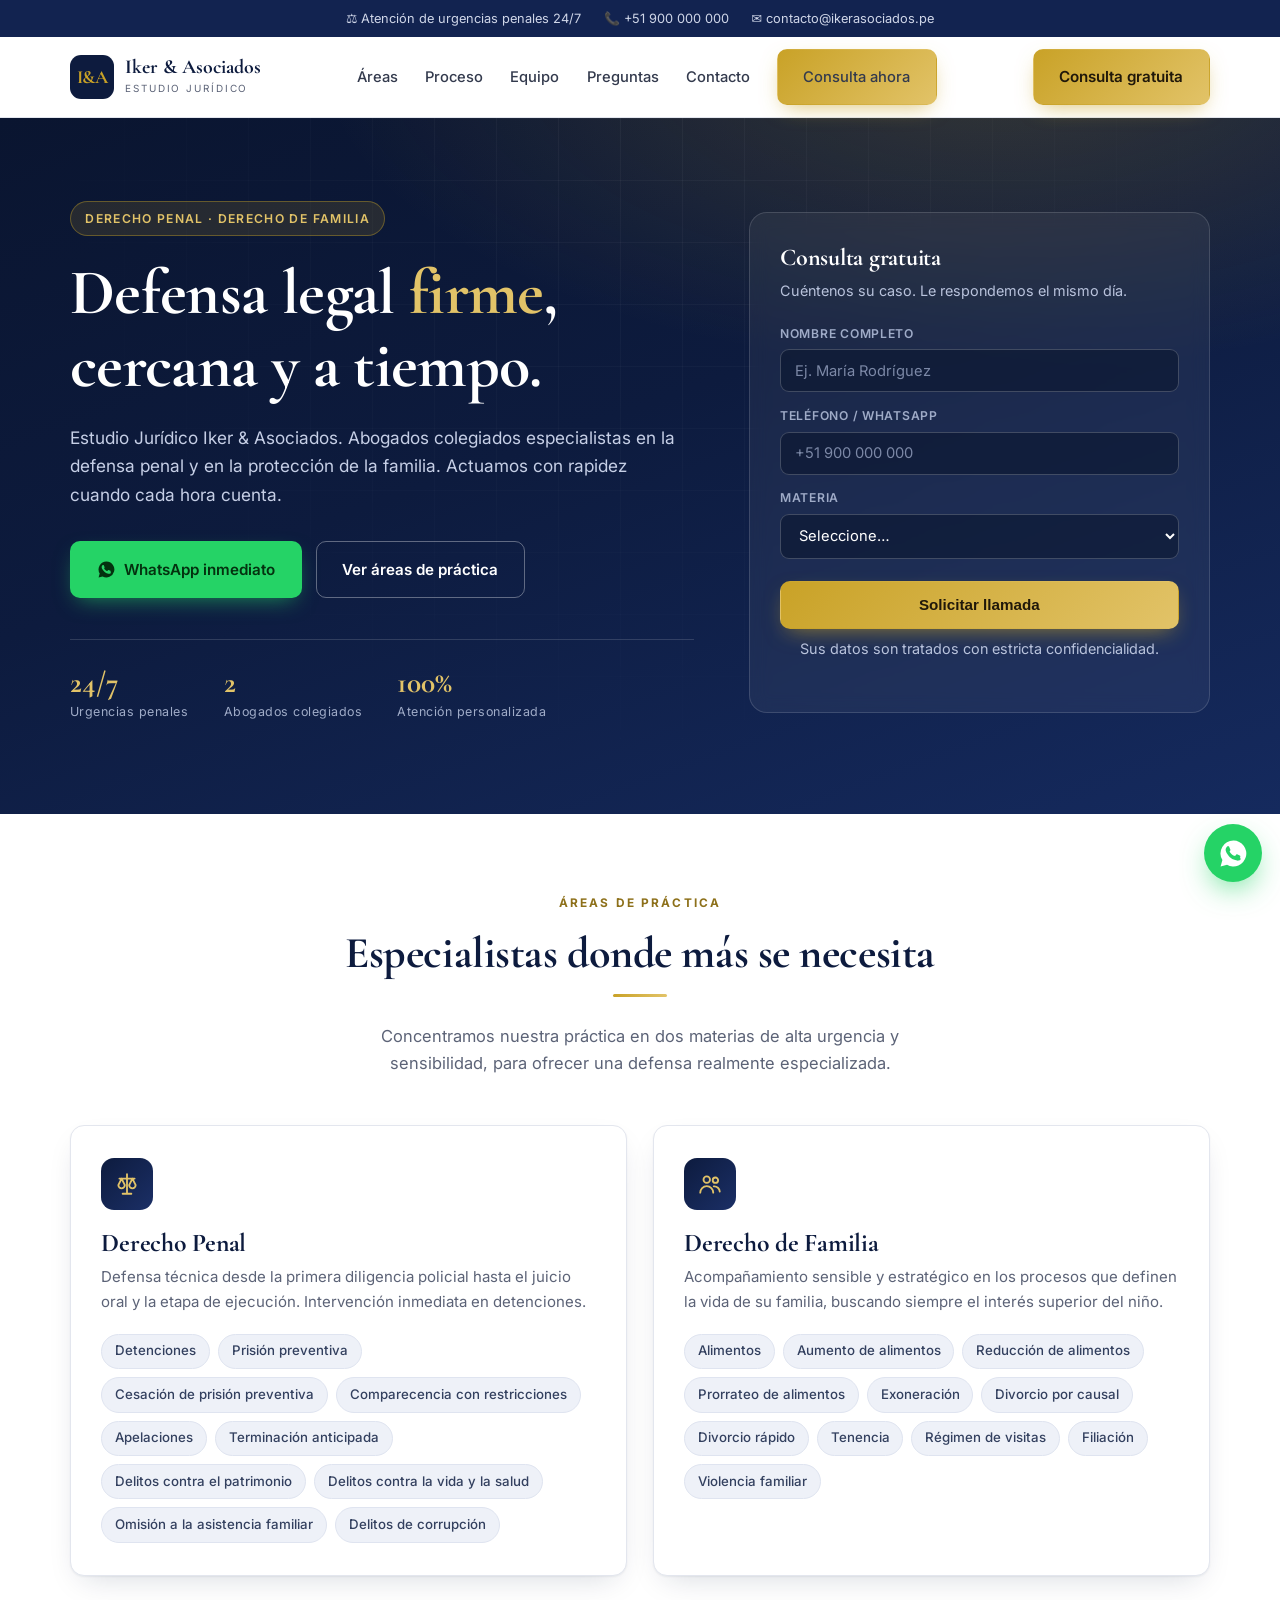
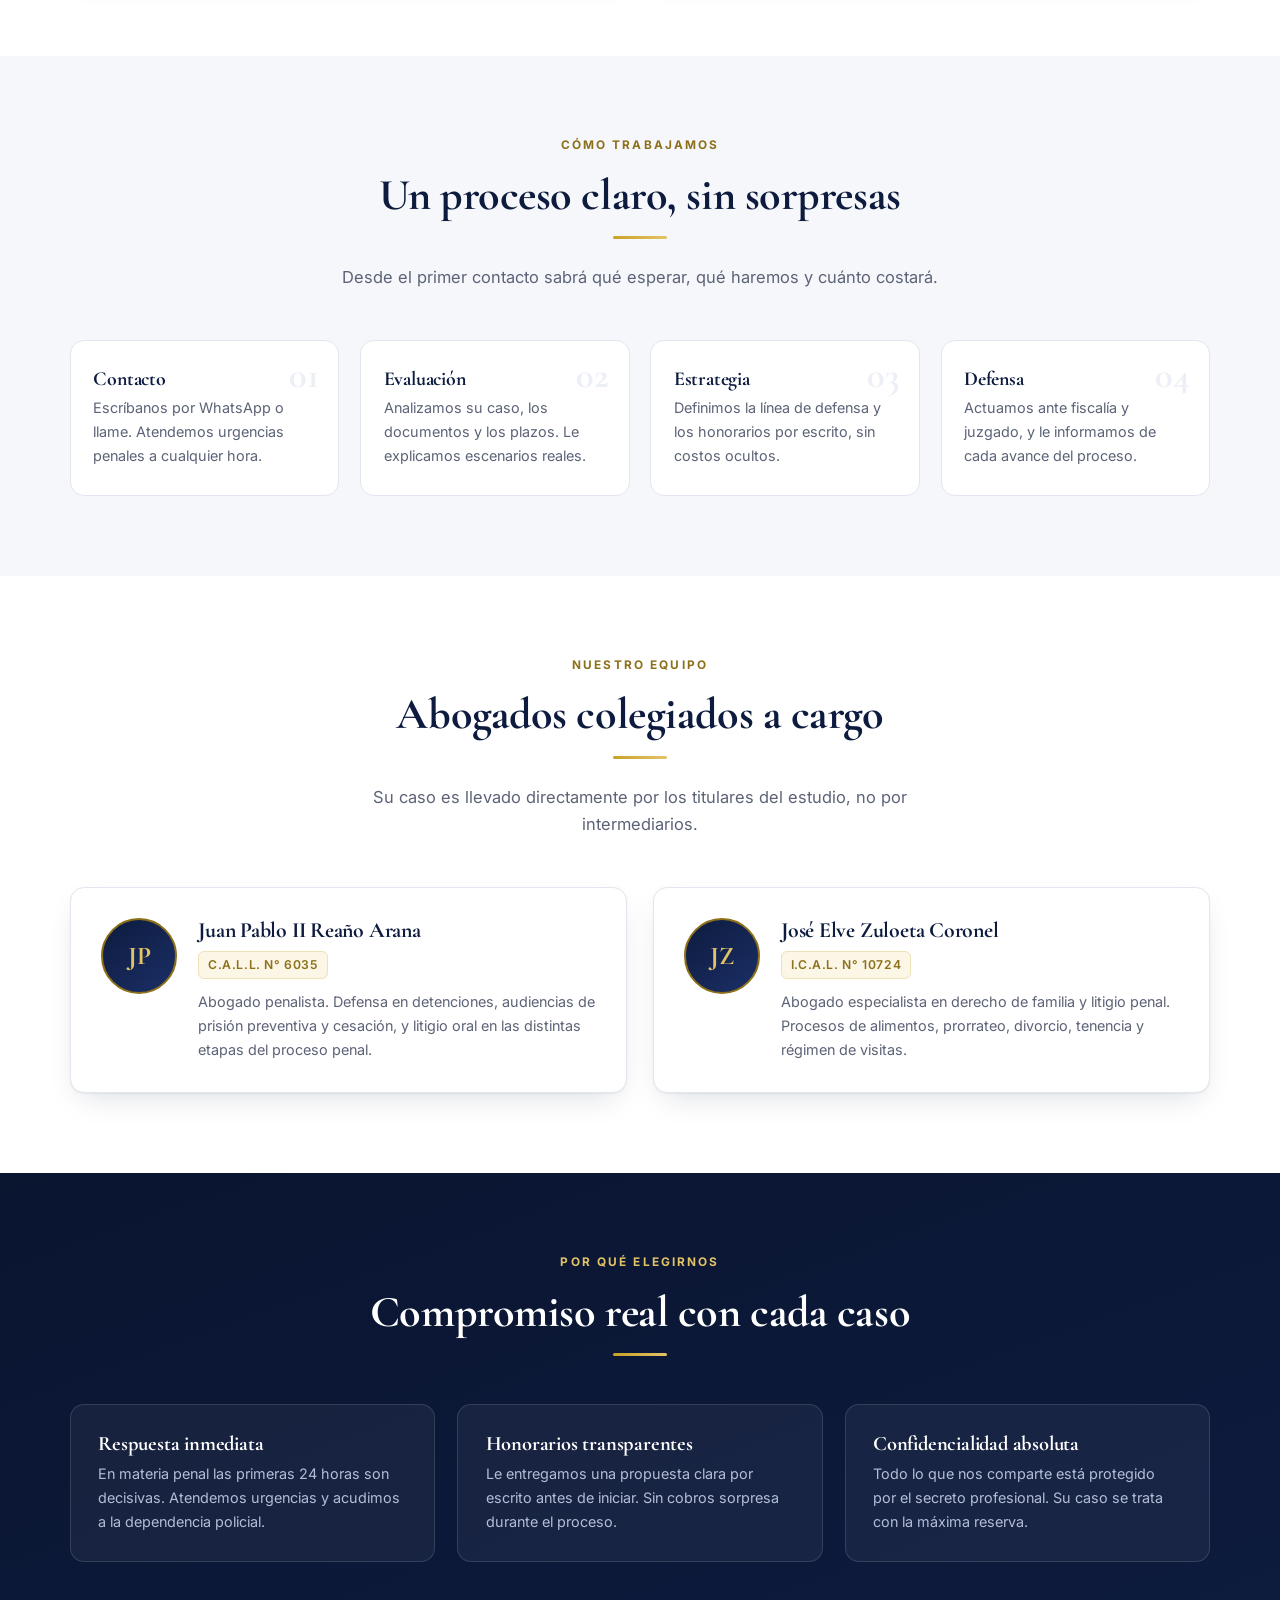
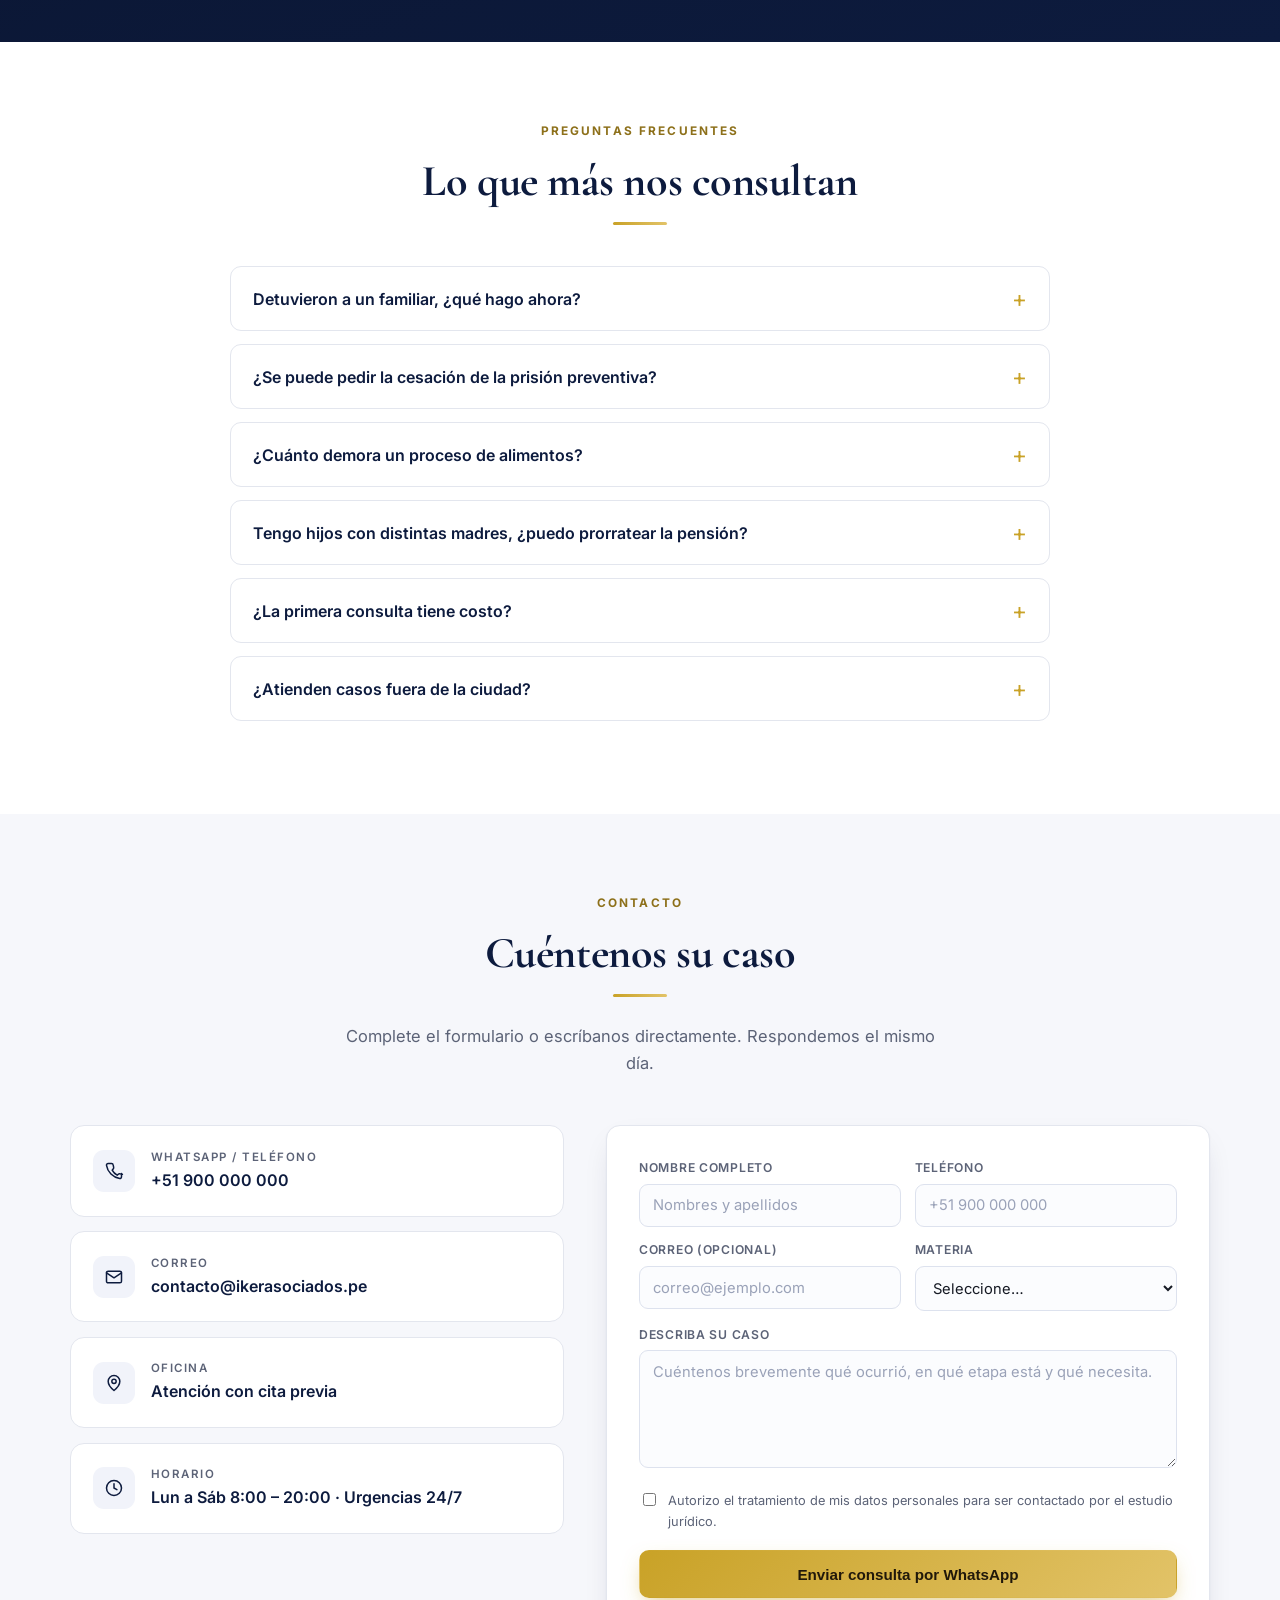
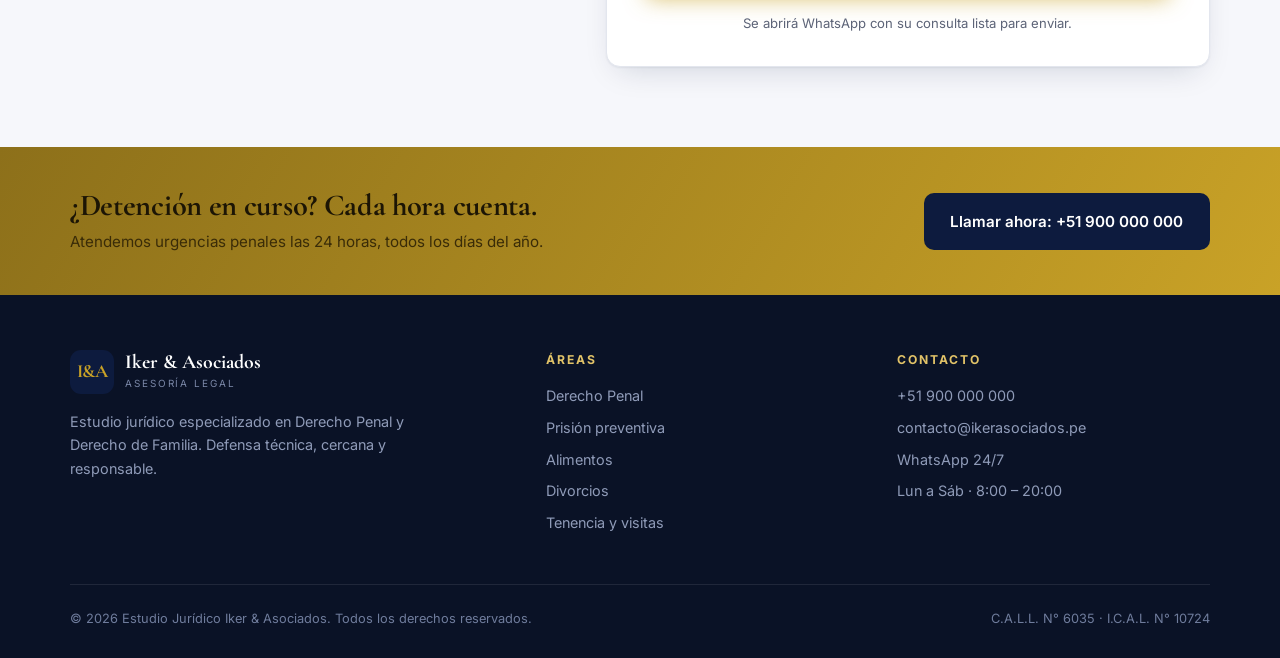
==== public/index.html @ 4606f5d6 "Sitio web Estudio Juridico Iker & Asociados (Cloudflare Pages)" ====
<!DOCTYPE html>
<html lang="es-PE">
<head>
<meta charset="UTF-8">
<meta name="viewport" content="width=device-width, initial-scale=1">
<title>Iker &amp; Asociados | Estudio Jurídico &mdash; Derecho Penal y de Familia</title>
<meta name="description" content="Estudio Jurídico Iker &amp; Asociados. Abogados especialistas en Derecho Penal (detenciones, prisión preventiva, cesación) y Derecho de Familia (alimentos, divorcios, tenencia, régimen de visitas). Asesoría legal inmediata.">
<meta name="theme-color" content="#0d1b3e">
<meta property="og:type" content="website">
<meta property="og:title" content="Estudio Jurídico Iker &amp; Asociados">
<meta property="og:description" content="Especialistas en Derecho Penal y Derecho de Familia. Defensa inmediata 24/7.">
<meta property="og:locale" content="es_PE">
<link rel="preconnect" href="https://fonts.googleapis.com">
<link rel="preconnect" href="https://fonts.gstatic.com" crossorigin>
<link href="https://fonts.googleapis.com/css2?family=Cormorant+Garamond:wght@500;600;700&family=Inter:wght@400;500;600;700&display=swap" rel="stylesheet">
<link rel="icon" href="data:image/svg+xml,<svg xmlns='http://www.w3.org/2000/svg' viewBox='0 0 100 100'><rect width='100' height='100' rx='18' fill='%230d1b3e'/><text x='50' y='70' font-size='50' font-family='Georgia' font-weight='700' text-anchor='middle' fill='%23c9a227'>I%26A</text></svg>">
<style>
*,*::before,*::after{box-sizing:border-box}
:root{
  --navy:#0d1b3e; --navy-800:#122350; --navy-700:#1b2f66;
  --gold:#c9a227; --gold-soft:#e2c368; --gold-dim:#8d701a;
  --ink:#161a24; --muted:#5c6377; --line:#e3e6ee;
  --bg:#ffffff; --bg-alt:#f6f7fb; --card:#ffffff;
  --wa:#25d366;
  --shadow:0 1px 2px rgba(13,27,62,.06),0 12px 32px -12px rgba(13,27,62,.18);
  --radius:14px; --max:1140px;
}
html{scroll-behavior:smooth;-webkit-text-size-adjust:100%}
body{margin:0;background:var(--bg);color:var(--ink);font-family:Inter,system-ui,-apple-system,"Segoe UI",sans-serif;font-size:16.5px;line-height:1.65;overflow-x:hidden}
img{max-width:100%;display:block}
a{color:inherit;text-decoration:none}
h1,h2,h3,h4{font-family:"Cormorant Garamond",Georgia,serif;font-weight:700;line-height:1.14;margin:0;letter-spacing:-.01em}
.wrap{width:min(100% - 2.5rem,var(--max));margin-inline:auto}
.eyebrow{font-family:Inter,sans-serif;font-size:.74rem;font-weight:700;letter-spacing:.18em;text-transform:uppercase;color:var(--gold-dim);margin:0 0 .9rem}
.rule{width:54px;height:3px;background:linear-gradient(90deg,var(--gold),var(--gold-soft));border-radius:3px;margin:1rem 0 1.6rem}
.center{text-align:center}.center .rule{margin-inline:auto}

.btn{display:inline-flex;align-items:center;gap:.55rem;font-weight:600;font-size:.95rem;padding:.92rem 1.6rem;border-radius:10px;border:1.5px solid transparent;cursor:pointer;transition:transform .18s ease,box-shadow .18s ease,background .18s ease,color .18s ease;white-space:nowrap}
.btn:hover{transform:translateY(-2px)}
.btn-gold{background:linear-gradient(135deg,var(--gold),var(--gold-soft));color:#20180a;box-shadow:0 8px 22px -8px rgba(201,162,39,.7)}
.btn-ghost{border-color:rgba(255,255,255,.34);color:#fff}
.btn-ghost:hover{background:rgba(255,255,255,.1)}
.btn-wa{background:var(--wa);color:#04310f;box-shadow:0 8px 22px -8px rgba(37,211,102,.65)}
.btn-dark{background:var(--navy);color:#fff}

.topbar{background:var(--navy-800);color:#cfd6e8;font-size:.8rem;padding:.5rem 0}
.topbar .wrap{display:flex;gap:1.4rem;justify-content:center;flex-wrap:wrap;align-items:center}
.topbar a:hover{color:var(--gold-soft)}
header.nav{position:sticky;top:0;z-index:60;background:rgba(255,255,255,.92);backdrop-filter:blur(12px);border-bottom:1px solid var(--line);transition:box-shadow .25s}
header.nav.scrolled{box-shadow:0 6px 24px -14px rgba(13,27,62,.5)}
.nav-in{display:flex;align-items:center;justify-content:space-between;gap:1rem;padding:.72rem 0}
.brand{display:flex;align-items:center;gap:.7rem}
.brand .mark{width:44px;height:44px;border-radius:11px;background:var(--navy);display:grid;place-items:center;color:var(--gold);font-family:"Cormorant Garamond",serif;font-weight:700;font-size:1.16rem;letter-spacing:-.03em;flex:none}
.brand b{display:block;font-family:"Cormorant Garamond",serif;font-size:1.24rem;line-height:1.05;color:var(--navy)}
.brand i{display:block;font-style:normal;font-size:.62rem;letter-spacing:.19em;text-transform:uppercase;color:var(--muted);margin-top:2px}
.menu{display:flex;align-items:center;gap:1.7rem}
.menu a{font-size:.92rem;font-weight:500;color:#333a4d;position:relative}
.menu a:not(.btn)::after{content:"";position:absolute;left:0;bottom:-6px;height:2px;width:0;background:var(--gold);transition:width .25s}
.menu a:not(.btn):hover::after{width:100%}
.nav-cta{display:inline-flex}
.burger{display:none;background:none;border:0;padding:.4rem;cursor:pointer}
.burger span{display:block;width:23px;height:2px;background:var(--navy);margin:5px 0;transition:.3s}
.burger.open span:nth-child(1){transform:translateY(7px) rotate(45deg)}
.burger.open span:nth-child(2){opacity:0}
.burger.open span:nth-child(3){transform:translateY(-7px) rotate(-45deg)}

.hero{position:relative;background:
  radial-gradient(1100px 520px at 78% -10%,rgba(201,162,39,.22),transparent 62%),
  linear-gradient(160deg,#0a1530 0%,var(--navy) 45%,#152a5e 100%);
  color:#fff;padding:5.2rem 0 5.6rem;overflow:hidden}
.hero::after{content:"";position:absolute;inset:0;background-image:linear-gradient(rgba(255,255,255,.045) 1px,transparent 1px),linear-gradient(90deg,rgba(255,255,255,.045) 1px,transparent 1px);background-size:62px 62px;-webkit-mask-image:radial-gradient(ellipse at 50% 0%,#000,transparent 72%);mask-image:radial-gradient(ellipse at 50% 0%,#000,transparent 72%);pointer-events:none}
.hero .wrap{position:relative;z-index:2;display:grid;grid-template-columns:1.15fr .85fr;gap:3.4rem;align-items:center}
.hero h1{font-size:clamp(2.5rem,5.4vw,4rem);color:#fff}
.hero h1 em{font-style:normal;color:var(--gold-soft)}
.hero p.lead{color:#c6cfe6;font-size:1.08rem;max-width:56ch;margin:1.3rem 0 2rem}
.badge{display:inline-flex;align-items:center;gap:.5rem;background:rgba(201,162,39,.14);border:1px solid rgba(201,162,39,.4);color:var(--gold-soft);font-size:.76rem;font-weight:600;letter-spacing:.11em;text-transform:uppercase;padding:.42rem .9rem;border-radius:999px;margin-bottom:1.3rem}
.hero-actions{display:flex;gap:.85rem;flex-wrap:wrap}
.trust{display:flex;gap:2.2rem;flex-wrap:wrap;margin-top:2.6rem;padding-top:1.7rem;border-top:1px solid rgba(255,255,255,.14)}
.trust div strong{display:block;font-family:"Cormorant Garamond",serif;font-size:1.85rem;color:var(--gold-soft);line-height:1}
.trust div span{font-size:.78rem;color:#9fabc7;letter-spacing:.04em}
.hero-card{background:rgba(255,255,255,.055);border:1px solid rgba(255,255,255,.14);border-radius:18px;padding:1.9rem;backdrop-filter:blur(9px)}
.hero-card h3{color:#fff;font-size:1.5rem}
.hero-card p{color:#b9c3dc;font-size:.9rem;margin:.5rem 0 1.3rem}
.field{margin-bottom:.85rem}
.field label{display:block;font-size:.76rem;font-weight:600;letter-spacing:.06em;text-transform:uppercase;color:#9fabc7;margin-bottom:.35rem}
.field input,.field select,.field textarea{width:100%;padding:.72rem .85rem;border-radius:9px;border:1px solid rgba(255,255,255,.2);background:rgba(10,20,45,.55);color:#fff;font-family:inherit;font-size:.92rem;transition:border-color .2s,box-shadow .2s}
.field input::placeholder,.field textarea::placeholder{color:#7c88a6}
.field input:focus,.field select:focus,.field textarea:focus{outline:none;border-color:var(--gold);box-shadow:0 0 0 3px rgba(201,162,39,.2)}
.field select option{background:#0d1b3e;color:#fff}
.hero-card .btn{width:100%;justify-content:center;margin-top:.5rem}
.mini{font-size:.73rem;color:#8794b3;text-align:center;margin:.8rem 0 0}
.mini.ok{color:#7fe0a5}.mini.err{color:#ff9b93}

section{padding:5rem 0}
.alt{background:var(--bg-alt)}
h2.sec{font-size:clamp(2rem,3.6vw,2.75rem);color:var(--navy)}
.sec-lead{color:var(--muted);max-width:62ch;margin:.4rem 0 0}
.center .sec-lead{margin-inline:auto}

.grid2{display:grid;grid-template-columns:repeat(2,1fr);gap:1.6rem;margin-top:3rem}
.area{background:var(--card);border:1px solid var(--line);border-radius:var(--radius);padding:2rem 1.9rem;box-shadow:var(--shadow);position:relative;overflow:hidden;transition:transform .22s ease,box-shadow .22s ease,border-color .22s}
.area::before{content:"";position:absolute;left:0;top:0;bottom:0;width:4px;background:linear-gradient(180deg,var(--gold),var(--gold-dim));transform:scaleY(0);transform-origin:top;transition:transform .3s ease}
.area:hover{transform:translateY(-5px);box-shadow:0 20px 44px -22px rgba(13,27,62,.42);border-color:#d5dae8}
.area:hover::before{transform:scaleY(1)}
.area .ico{width:52px;height:52px;border-radius:13px;background:linear-gradient(135deg,var(--navy),var(--navy-700));display:grid;place-items:center;margin-bottom:1.1rem}
.area .ico svg{width:26px;height:26px;stroke:var(--gold-soft);fill:none;stroke-width:1.7;stroke-linecap:round;stroke-linejoin:round}
.area h3{font-size:1.6rem;color:var(--navy)}
.area > p{color:var(--muted);font-size:.94rem;margin:.5rem 0 1.2rem}
.tags{display:flex;flex-wrap:wrap;gap:.5rem;padding:0;margin:0;list-style:none}
.tags li{font-size:.83rem;font-weight:500;color:#33405f;background:#eef1f8;border:1px solid #dfe4f0;border-radius:999px;padding:.36rem .8rem}
.area:hover .tags li{background:#fff}

.steps{display:grid;grid-template-columns:repeat(4,1fr);gap:1.3rem;margin-top:3rem;counter-reset:s}
.step{background:#fff;border:1px solid var(--line);border-radius:var(--radius);padding:1.7rem 1.4rem;position:relative}
.step::before{counter-increment:s;content:"0" counter(s);position:absolute;top:1.1rem;right:1.2rem;font-family:"Cormorant Garamond",serif;font-size:2.3rem;font-weight:700;color:#eceff6;line-height:1}
.step h4{font-size:1.24rem;color:var(--navy);margin-bottom:.35rem;position:relative}
.step p{font-size:.9rem;color:var(--muted);margin:0}

.lawyers{display:grid;grid-template-columns:repeat(2,1fr);gap:1.6rem;margin-top:3rem}
.lawyer{display:flex;gap:1.3rem;align-items:flex-start;background:#fff;border:1px solid var(--line);border-radius:var(--radius);padding:1.9rem;box-shadow:var(--shadow)}
.avatar{width:76px;height:76px;flex:none;border-radius:50%;background:linear-gradient(140deg,var(--navy),var(--navy-700));color:var(--gold-soft);display:grid;place-items:center;font-family:"Cormorant Garamond",serif;font-size:1.6rem;font-weight:700;border:2px solid var(--gold-dim)}
.lawyer h3{font-size:1.36rem;color:var(--navy)}
.cip{display:inline-block;font-size:.76rem;font-weight:600;letter-spacing:.05em;color:var(--gold-dim);background:#fbf6e6;border:1px solid #efe2b6;border-radius:6px;padding:.2rem .55rem;margin:.5rem 0 .7rem}
.lawyer p{font-size:.9rem;color:var(--muted);margin:0}

.dark{background:linear-gradient(160deg,#0a1530,var(--navy));color:#fff}
.dark h2.sec{color:#fff}.dark .sec-lead{color:#b3bdd6}.dark .eyebrow{color:var(--gold-soft)}
.why{display:grid;grid-template-columns:repeat(3,1fr);gap:1.4rem;margin-top:3rem}
.why div{padding:1.7rem;border-radius:var(--radius);background:rgba(255,255,255,.05);border:1px solid rgba(255,255,255,.13)}
.why h4{color:#fff;font-size:1.28rem;margin-bottom:.4rem}
.why p{color:#b3bdd6;font-size:.9rem;margin:0}

.faq{max-width:820px;margin:2.6rem auto 0}
details{border:1px solid var(--line);border-radius:11px;background:#fff;margin-bottom:.8rem;overflow:hidden}
details[open]{border-color:#d3d9ea;box-shadow:var(--shadow)}
summary{cursor:pointer;list-style:none;padding:1.15rem 3rem 1.15rem 1.35rem;font-weight:600;font-size:1rem;color:var(--navy);position:relative}
summary::-webkit-details-marker{display:none}
summary::after{content:"+";position:absolute;right:1.35rem;top:50%;transform:translateY(-50%);font-size:1.45rem;color:var(--gold);font-weight:400}
details[open] summary::after{content:"\2212"}
details p{margin:0;padding:0 1.35rem 1.3rem;color:var(--muted);font-size:.94rem}

.contact-grid{display:grid;grid-template-columns:.9fr 1.1fr;gap:2.6rem;margin-top:3rem;align-items:start}
.cbox{background:#fff;border:1px solid var(--line);border-radius:var(--radius);padding:1.35rem;display:flex;gap:1rem;align-items:center;margin-bottom:.9rem;transition:border-color .2s,transform .2s}
.cbox:hover{border-color:var(--gold);transform:translateX(4px)}
.cbox .ci{width:42px;height:42px;border-radius:11px;background:#f1f3fa;display:grid;place-items:center;flex:none}
.cbox .ci svg{width:20px;height:20px;stroke:var(--navy);fill:none;stroke-width:1.8;stroke-linecap:round;stroke-linejoin:round}
.cbox small{display:block;font-size:.72rem;letter-spacing:.13em;text-transform:uppercase;color:var(--muted);font-weight:600}
.cbox strong{font-size:1rem;color:var(--navy);font-weight:600}
form.main{background:#fff;border:1px solid var(--line);border-radius:var(--radius);padding:2rem;box-shadow:var(--shadow)}
form.main .field label{color:var(--muted)}
form.main input,form.main select,form.main textarea{background:#fbfcfe;border-color:#dde2ee;color:var(--ink)}
form.main input::placeholder,form.main textarea::placeholder{color:#9aa2b8}
form.main textarea{min-height:118px;resize:vertical}
.row2{display:grid;grid-template-columns:1fr 1fr;gap:.85rem}
.consent{display:flex;gap:.6rem;align-items:flex-start;font-size:.8rem;color:var(--muted);margin:.4rem 0 1.1rem}
.consent input{width:auto;margin-top:.2rem;accent-color:var(--gold-dim)}
form.main .btn{width:100%;justify-content:center}
.formnote{margin:.9rem 0 0;font-size:.82rem;text-align:center;color:var(--muted)}
.formnote.ok{color:#0d7a3f;font-weight:600}
.formnote.err{color:#b3261e;font-weight:600}

.band{background:linear-gradient(120deg,var(--gold-dim),var(--gold));color:#1c1505;padding:2.6rem 0}
.band .wrap{display:flex;justify-content:space-between;align-items:center;gap:1.6rem;flex-wrap:wrap}
.band h3{font-size:1.9rem;color:#1c1505}
.band p{margin:.3rem 0 0;font-size:.95rem;color:#3a2c08}

footer{background:#0a1226;color:#8f9bb8;padding:3.4rem 0 1.8rem;font-size:.9rem}
.fgrid{display:grid;grid-template-columns:1.4fr 1fr 1fr;gap:2.4rem}
footer h5{font-family:Inter,sans-serif;font-size:.76rem;letter-spacing:.16em;text-transform:uppercase;color:var(--gold-soft);margin:0 0 .9rem;font-weight:700}
footer ul{list-style:none;padding:0;margin:0}
footer li{margin-bottom:.5rem}
footer a:hover{color:#fff}
footer .brand b{color:#fff}
footer .brand i{color:#7b88a8}
.fbot{border-top:1px solid rgba(255,255,255,.09);margin-top:2.6rem;padding-top:1.4rem;display:flex;justify-content:space-between;gap:1rem;flex-wrap:wrap;font-size:.8rem;color:#6f7c9c}

.float{position:fixed;right:18px;bottom:18px;z-index:80;width:58px;height:58px;border-radius:50%;background:var(--wa);display:grid;place-items:center;box-shadow:0 12px 30px -8px rgba(37,211,102,.75);animation:pulse 2.6s infinite}
.float svg{width:31px;height:31px;fill:#fff}
@keyframes pulse{0%,100%{box-shadow:0 12px 30px -8px rgba(37,211,102,.75),0 0 0 0 rgba(37,211,102,.5)}50%{box-shadow:0 12px 30px -8px rgba(37,211,102,.75),0 0 0 14px rgba(37,211,102,0)}}

.rv{opacity:0;transform:translateY(22px);transition:opacity .6s ease,transform .6s ease}
.rv.in{opacity:1;transform:none}

@media (max-width:960px){
  .hero .wrap,.contact-grid{grid-template-columns:1fr}
  .steps{grid-template-columns:repeat(2,1fr)}
  .why,.fgrid{grid-template-columns:1fr}
}
@media (max-width:760px){
  .menu{position:fixed;left:0;right:0;top:104px;background:#fff;flex-direction:column;align-items:stretch;gap:0;padding:.6rem 1.25rem 1.4rem;border-bottom:1px solid var(--line);box-shadow:0 20px 40px -20px rgba(13,27,62,.4);display:none}
  .menu.show{display:flex}
  .menu a:not(.btn){padding:.85rem 0;border-bottom:1px solid var(--line)}
  .menu .btn{margin-top:.9rem;justify-content:center}
  .burger{display:block}
  .nav-cta{display:none}
  .grid2,.lawyers,.steps{grid-template-columns:1fr}
  .row2{grid-template-columns:1fr}
  section{padding:3.6rem 0}
  .topbar .wrap{gap:.9rem;font-size:.74rem}
  .lawyer{flex-direction:column}
}
@media (prefers-reduced-motion:reduce){*{animation:none!important;transition:none!important}.rv{opacity:1;transform:none}}
</style>
</head>
<body>

<div class="topbar">
  <div class="wrap">
    <span>&#9878;&#65039; Atención de urgencias penales 24/7</span>
    <a href="tel:+51900000000">&#128222; +51 900 000 000</a>
    <a href="mailto:contacto@ikerasociados.pe">&#9993;&#65039; contacto@ikerasociados.pe</a>
  </div>
</div>

<header class="nav" id="nav">
  <div class="wrap nav-in">
    <a class="brand" href="#inicio">
      <span class="mark">I&amp;A</span>
      <span><b>Iker &amp; Asociados</b><i>Estudio Jurídico</i></span>
    </a>
    <nav class="menu" id="menu">
      <a href="#areas">Áreas</a>
      <a href="#proceso">Proceso</a>
      <a href="#equipo">Equipo</a>
      <a href="#faq">Preguntas</a>
      <a href="#contacto">Contacto</a>
      <a class="btn btn-gold" href="https://wa.me/51900000000?text=Hola%2C%20necesito%20asesor%C3%ADa%20legal" target="_blank" rel="noopener">Consulta ahora</a>
    </nav>
    <a class="btn btn-gold nav-cta" href="#contacto">Consulta gratuita</a>
    <button class="burger" id="burger" aria-label="Abrir menú" aria-expanded="false"><span></span><span></span><span></span></button>
  </div>
</header>

<section class="hero" id="inicio">
  <div class="wrap">
    <div>
      <span class="badge">Derecho Penal &middot; Derecho de Familia</span>
      <h1>Defensa legal <em>firme</em>, cercana y a tiempo.</h1>
      <p class="lead">Estudio Jurídico Iker &amp; Asociados. Abogados colegiados especialistas en la defensa penal y en la protección de la familia. Actuamos con rapidez cuando cada hora cuenta.</p>
      <div class="hero-actions">
        <a class="btn btn-wa" href="https://wa.me/51900000000?text=Hola%2C%20necesito%20asesor%C3%ADa%20legal%20urgente" target="_blank" rel="noopener">
          <svg viewBox="0 0 24 24" width="19" height="19" fill="currentColor"><path d="M12 2a10 10 0 0 0-8.6 15.1L2 22l5-1.3A10 10 0 1 0 12 2Zm5.6 14.2c-.2.7-1.3 1.3-1.9 1.3-.5 0-1.1.2-3.6-.8-3-1.3-4.9-4.4-5-4.6-.2-.2-1.2-1.6-1.2-3s.8-2.1 1-2.4c.2-.3.5-.3.7-.3h.5c.2 0 .4 0 .6.5l.9 2.1c.1.2 0 .4 0 .5l-.4.5c-.1.2-.3.3-.1.6.1.3.7 1.2 1.5 1.9 1 .9 1.9 1.2 2.2 1.3.2.1.4.1.6-.1l.8-1c.2-.2.3-.2.6-.1l2 1c.3.1.4.2.5.3 0 .1 0 .6-.2 1.3Z"/></svg>
          WhatsApp inmediato
        </a>
        <a class="btn btn-ghost" href="#areas">Ver áreas de práctica</a>
      </div>
      <div class="trust">
        <div><strong>24/7</strong><span>Urgencias penales</span></div>
        <div><strong>2</strong><span>Abogados colegiados</span></div>
        <div><strong>100%</strong><span>Atención personalizada</span></div>
      </div>
    </div>

    <aside class="hero-card">
      <h3>Consulta gratuita</h3>
      <p>Cuéntenos su caso. Le respondemos el mismo día.</p>
      <form id="quickForm" novalidate>
        <div class="field">
          <label for="qn">Nombre completo</label>
          <input id="qn" name="nombre" type="text" placeholder="Ej. María Rodríguez" required>
        </div>
        <div class="field">
          <label for="qp">Teléfono / WhatsApp</label>
          <input id="qp" name="telefono" type="tel" placeholder="+51 900 000 000" required>
        </div>
        <div class="field">
          <label for="qa">Materia</label>
          <select id="qa" name="materia" required>
            <option value="">Seleccione&hellip;</option>
            <option>Derecho Penal &mdash; Detención</option>
            <option>Derecho Penal &mdash; Prisión preventiva</option>
            <option>Derecho Penal &mdash; Cesación de prisión preventiva</option>
            <option>Derecho Penal &mdash; Otros delitos</option>
            <option>Familia &mdash; Alimentos</option>
            <option>Familia &mdash; Reducción / Prorrateo</option>
            <option>Familia &mdash; Divorcio</option>
            <option>Familia &mdash; Tenencia / Régimen de visitas</option>
            <option>Otra consulta</option>
          </select>
        </div>
        <button class="btn btn-gold" type="submit">Solicitar llamada</button>
        <p class="mini" id="quickNote">Sus datos son tratados con estricta confidencialidad.</p>
      </form>
    </aside>
  </div>
</section>

<section id="areas">
  <div class="wrap">
    <div class="center rv">
      <p class="eyebrow">Áreas de práctica</p>
      <h2 class="sec">Especialistas donde más se necesita</h2>
      <div class="rule"></div>
      <p class="sec-lead">Concentramos nuestra práctica en dos materias de alta urgencia y sensibilidad, para ofrecer una defensa realmente especializada.</p>
    </div>

    <div class="grid2">
      <article class="area rv">
        <div class="ico"><svg viewBox="0 0 24 24"><path d="M12 3v18M5 7h14M7 7l-3 6a3 3 0 0 0 6 0L7 7Zm10 0-3 6a3 3 0 0 0 6 0l-3-6ZM8 21h8"/></svg></div>
        <h3>Derecho Penal</h3>
        <p>Defensa técnica desde la primera diligencia policial hasta el juicio oral y la etapa de ejecución. Intervención inmediata en detenciones.</p>
        <ul class="tags">
          <li>Detenciones</li><li>Prisión preventiva</li><li>Cesación de prisión preventiva</li>
          <li>Comparecencia con restricciones</li><li>Apelaciones</li><li>Terminación anticipada</li>
          <li>Delitos contra el patrimonio</li><li>Delitos contra la vida y la salud</li>
          <li>Omisión a la asistencia familiar</li><li>Delitos de corrupción</li>
        </ul>
      </article>

      <article class="area rv">
        <div class="ico"><svg viewBox="0 0 24 24"><path d="M9 11a3 3 0 1 0 0-6 3 3 0 0 0 0 6Zm8 0a2.5 2.5 0 1 0 0-5 2.5 2.5 0 0 0 0 5ZM3 20a6 6 0 0 1 12 0M15.5 14.2A5 5 0 0 1 21 19"/></svg></div>
        <h3>Derecho de Familia</h3>
        <p>Acompañamiento sensible y estratégico en los procesos que definen la vida de su familia, buscando siempre el interés superior del niño.</p>
        <ul class="tags">
          <li>Alimentos</li><li>Aumento de alimentos</li><li>Reducción de alimentos</li>
          <li>Prorrateo de alimentos</li><li>Exoneración</li><li>Divorcio por causal</li>
          <li>Divorcio rápido</li><li>Tenencia</li><li>Régimen de visitas</li>
          <li>Filiación</li><li>Violencia familiar</li>
        </ul>
      </article>
    </div>
  </div>
</section>

<section class="alt" id="proceso">
  <div class="wrap">
    <div class="center rv">
      <p class="eyebrow">Cómo trabajamos</p>
      <h2 class="sec">Un proceso claro, sin sorpresas</h2>
      <div class="rule"></div>
      <p class="sec-lead">Desde el primer contacto sabrá qué esperar, qué haremos y cuánto costará.</p>
    </div>
    <div class="steps">
      <div class="step rv"><h4>Contacto</h4><p>Escríbanos por WhatsApp o llame. Atendemos urgencias penales a cualquier hora.</p></div>
      <div class="step rv"><h4>Evaluación</h4><p>Analizamos su caso, los documentos y los plazos. Le explicamos escenarios reales.</p></div>
      <div class="step rv"><h4>Estrategia</h4><p>Definimos la línea de defensa y los honorarios por escrito, sin costos ocultos.</p></div>
      <div class="step rv"><h4>Defensa</h4><p>Actuamos ante fiscalía y juzgado, y le informamos de cada avance del proceso.</p></div>
    </div>
  </div>
</section>

<section id="equipo">
  <div class="wrap">
    <div class="center rv">
      <p class="eyebrow">Nuestro equipo</p>
      <h2 class="sec">Abogados colegiados a cargo</h2>
      <div class="rule"></div>
      <p class="sec-lead">Su caso es llevado directamente por los titulares del estudio, no por intermediarios.</p>
    </div>
    <div class="lawyers">
      <article class="lawyer rv">
        <div class="avatar">JP</div>
        <div>
          <h3>Juan Pablo II Reaño Arana</h3>
          <span class="cip">C.A.L.L. N° 6035</span>
          <p>Abogado penalista. Defensa en detenciones, audiencias de prisión preventiva y cesación, y litigio oral en las distintas etapas del proceso penal.</p>
        </div>
      </article>
      <article class="lawyer rv">
        <div class="avatar">JZ</div>
        <div>
          <h3>José Elve Zuloeta Coronel</h3>
          <span class="cip">I.C.A.L. N° 10724</span>
          <p>Abogado especialista en derecho de familia y litigio penal. Procesos de alimentos, prorrateo, divorcio, tenencia y régimen de visitas.</p>
        </div>
      </article>
    </div>
  </div>
</section>

<section class="dark">
  <div class="wrap">
    <div class="center rv">
      <p class="eyebrow">Por qué elegirnos</p>
      <h2 class="sec">Compromiso real con cada caso</h2>
      <div class="rule"></div>
    </div>
    <div class="why">
      <div class="rv"><h4>Respuesta inmediata</h4><p>En materia penal las primeras 24 horas son decisivas. Atendemos urgencias y acudimos a la dependencia policial.</p></div>
      <div class="rv"><h4>Honorarios transparentes</h4><p>Le entregamos una propuesta clara por escrito antes de iniciar. Sin cobros sorpresa durante el proceso.</p></div>
      <div class="rv"><h4>Confidencialidad absoluta</h4><p>Todo lo que nos comparte está protegido por el secreto profesional. Su caso se trata con la máxima reserva.</p></div>
    </div>
  </div>
</section>

<section id="faq">
  <div class="wrap">
    <div class="center rv">
      <p class="eyebrow">Preguntas frecuentes</p>
      <h2 class="sec">Lo que más nos consultan</h2>
      <div class="rule"></div>
    </div>
    <div class="faq">
      <details class="rv"><summary>Detuvieron a un familiar, ¿qué hago ahora?</summary><p>Contáctenos de inmediato por WhatsApp o teléfono. La detención tiene plazos muy cortos y la presencia de un abogado desde la primera declaración es fundamental para la defensa. Acudimos a la dependencia policial o a la fiscalía.</p></details>
      <details class="rv"><summary>¿Se puede pedir la cesación de la prisión preventiva?</summary><p>Sí. Cuando surgen nuevos elementos de convicción que demuestran que ya no concurren los motivos que determinaron la medida, se puede solicitar su cesación ante el juez de investigación preparatoria. Evaluamos su caso y preparamos la solicitud con la sustentación adecuada.</p></details>
      <details class="rv"><summary>¿Cuánto demora un proceso de alimentos?</summary><p>Depende del juzgado y de la carga procesal, pero es un proceso sumarísimo, pensado para ser rápido. Además, puede solicitarse una asignación anticipada de alimentos mientras dura el proceso.</p></details>
      <details class="rv"><summary>Tengo hijos con distintas madres, ¿puedo prorratear la pensión?</summary><p>Sí. El prorrateo de alimentos permite distribuir proporcionalmente su ingreso entre todas las pensiones cuando la suma de descuentos supera el límite legal. Se tramita ante el juzgado correspondiente.</p></details>
      <details class="rv"><summary>¿La primera consulta tiene costo?</summary><p>No. La evaluación inicial de su caso es gratuita. Luego de conocer los detalles le presentamos una propuesta de honorarios clara y por escrito.</p></details>
      <details class="rv"><summary>¿Atienden casos fuera de la ciudad?</summary><p>Sí. Coordinamos consultas por videollamada y WhatsApp, y evaluamos el patrocinio en otras jurisdicciones según la materia y la etapa del proceso.</p></details>
    </div>
  </div>
</section>

<section class="alt" id="contacto">
  <div class="wrap">
    <div class="center rv">
      <p class="eyebrow">Contacto</p>
      <h2 class="sec">Cuéntenos su caso</h2>
      <div class="rule"></div>
      <p class="sec-lead">Complete el formulario o escríbanos directamente. Respondemos el mismo día.</p>
    </div>

    <div class="contact-grid">
      <div class="rv">
        <a class="cbox" href="https://wa.me/51900000000" target="_blank" rel="noopener">
          <span class="ci"><svg viewBox="0 0 24 24"><path d="M21 15v4a2 2 0 0 1-2.2 2A19 19 0 0 1 3 5.2 2 2 0 0 1 5 3h4a2 2 0 0 1 2 1.7l.6 3a2 2 0 0 1-.6 1.8L9.8 11a15 15 0 0 0 6 6l1.5-1.2a2 2 0 0 1 1.8-.4l3 .6A2 2 0 0 1 21 15Z"/></svg></span>
          <span><small>WhatsApp / Teléfono</small><strong>+51 900 000 000</strong></span>
        </a>
        <a class="cbox" href="mailto:contacto@ikerasociados.pe">
          <span class="ci"><svg viewBox="0 0 24 24"><rect x="3" y="5" width="18" height="14" rx="2"/><path d="m3 7 9 6 9-6"/></svg></span>
          <span><small>Correo</small><strong>contacto@ikerasociados.pe</strong></span>
        </a>
        <div class="cbox">
          <span class="ci"><svg viewBox="0 0 24 24"><path d="M12 21s7-5.5 7-11a7 7 0 1 0-14 0c0 5.5 7 11 7 11Z"/><circle cx="12" cy="10" r="2.6"/></svg></span>
          <span><small>Oficina</small><strong>Atención con cita previa</strong></span>
        </div>
        <div class="cbox">
          <span class="ci"><svg viewBox="0 0 24 24"><circle cx="12" cy="12" r="9"/><path d="M12 7v5l3.5 2"/></svg></span>
          <span><small>Horario</small><strong>Lun a Sáb 8:00 &ndash; 20:00 &middot; Urgencias 24/7</strong></span>
        </div>
      </div>

      <form class="main rv" id="mainForm" novalidate>
        <div class="row2">
          <div class="field"><label for="n">Nombre completo</label><input id="n" name="nombre" type="text" placeholder="Nombres y apellidos" required></div>
          <div class="field"><label for="t">Teléfono</label><input id="t" name="telefono" type="tel" placeholder="+51 900 000 000" required></div>
        </div>
        <div class="row2">
          <div class="field"><label for="e">Correo (opcional)</label><input id="e" name="email" type="email" placeholder="correo@ejemplo.com"></div>
          <div class="field"><label for="m">Materia</label>
            <select id="m" name="materia" required>
              <option value="">Seleccione&hellip;</option>
              <option>Derecho Penal</option>
              <option>Derecho de Familia</option>
              <option>Otra consulta</option>
            </select>
          </div>
        </div>
        <div class="field"><label for="d">Describa su caso</label><textarea id="d" name="mensaje" placeholder="Cuéntenos brevemente qué ocurrió, en qué etapa está y qué necesita." required></textarea></div>
        <label class="consent"><input type="checkbox" id="c" required><span>Autorizo el tratamiento de mis datos personales para ser contactado por el estudio jurídico.</span></label>
        <button class="btn btn-gold" type="submit">Enviar consulta por WhatsApp</button>
        <p class="formnote" id="mainNote">Se abrirá WhatsApp con su consulta lista para enviar.</p>
      </form>
    </div>
  </div>
</section>

<div class="band">
  <div class="wrap">
    <div>
      <h3>¿Detención en curso? Cada hora cuenta.</h3>
      <p>Atendemos urgencias penales las 24 horas, todos los días del año.</p>
    </div>
    <a class="btn btn-dark" href="tel:+51900000000">Llamar ahora: +51 900 000 000</a>
  </div>
</div>

<footer>
  <div class="wrap">
    <div class="fgrid">
      <div>
        <a class="brand" href="#inicio">
          <span class="mark">I&amp;A</span>
          <span><b>Iker &amp; Asociados</b><i>Asesoría Legal</i></span>
        </a>
        <p style="max-width:38ch;margin-top:1rem">Estudio jurídico especializado en Derecho Penal y Derecho de Familia. Defensa técnica, cercana y responsable.</p>
      </div>
      <div>
        <h5>Áreas</h5>
        <ul>
          <li><a href="#areas">Derecho Penal</a></li>
          <li><a href="#areas">Prisión preventiva</a></li>
          <li><a href="#areas">Alimentos</a></li>
          <li><a href="#areas">Divorcios</a></li>
          <li><a href="#areas">Tenencia y visitas</a></li>
        </ul>
      </div>
      <div>
        <h5>Contacto</h5>
        <ul>
          <li><a href="tel:+51900000000">+51 900 000 000</a></li>
          <li><a href="mailto:contacto@ikerasociados.pe">contacto@ikerasociados.pe</a></li>
          <li><a href="https://wa.me/51900000000" target="_blank" rel="noopener">WhatsApp 24/7</a></li>
          <li>Lun a Sáb &middot; 8:00 &ndash; 20:00</li>
        </ul>
      </div>
    </div>
    <div class="fbot">
      <span>&copy; <span id="y"></span> Estudio Jurídico Iker &amp; Asociados. Todos los derechos reservados.</span>
      <span>C.A.L.L. N° 6035 &middot; I.C.A.L. N° 10724</span>
    </div>
  </div>
</footer>

<a class="float" href="https://wa.me/51900000000?text=Hola%2C%20necesito%20asesor%C3%ADa%20legal" target="_blank" rel="noopener" aria-label="Escribir por WhatsApp">
  <svg viewBox="0 0 24 24"><path d="M12 2a10 10 0 0 0-8.6 15.1L2 22l5-1.3A10 10 0 1 0 12 2Zm5.6 14.2c-.2.7-1.3 1.3-1.9 1.3-.5 0-1.1.2-3.6-.8-3-1.3-4.9-4.4-5-4.6-.2-.2-1.2-1.6-1.2-3s.8-2.1 1-2.4c.2-.3.5-.3.7-.3h.5c.2 0 .4 0 .6.5l.9 2.1c.1.2 0 .4 0 .5l-.4.5c-.1.2-.3.3-.1.6.1.3.7 1.2 1.5 1.9 1 .9 1.9 1.2 2.2 1.3.2.1.4.1.6-.1l.8-1c.2-.2.3-.2.6-.1l2 1c.3.1.4.2.5.3 0 .1 0 .6-.2 1.3Z"/></svg>
</a>

<script type="application/ld+json">
{"@context":"https://schema.org","@type":"LegalService","name":"Estudio Jurídico Iker & Asociados","description":"Abogados especialistas en Derecho Penal y Derecho de Familia.","telephone":"+51900000000","email":"contacto@ikerasociados.pe","areaServed":"PE","priceRange":"$$","openingHours":"Mo-Sa 08:00-20:00","employee":[{"@type":"Person","name":"Juan Pablo II Reaño Arana","jobTitle":"Abogado","identifier":"C.A.L.L. N° 6035"},{"@type":"Person","name":"José Elve Zuloeta Coronel","jobTitle":"Abogado","identifier":"I.C.A.L. N° 10724"}],"knowsAbout":["Derecho Penal","Prisión preventiva","Cesación de prisión preventiva","Alimentos","Divorcio","Tenencia","Régimen de visitas"]}
</script>

<script>
(function(){
  var WA = "51900000000";
  document.getElementById('y').textContent = new Date().getFullYear();

  var burger = document.getElementById('burger'), menu = document.getElementById('menu'), nav = document.getElementById('nav');
  burger.addEventListener('click', function(){
    var open = menu.classList.toggle('show');
    burger.classList.toggle('open', open);
    burger.setAttribute('aria-expanded', open);
  });
  menu.addEventListener('click', function(e){
    if(e.target.closest('a')){ menu.classList.remove('show'); burger.classList.remove('open'); }
  });
  addEventListener('scroll', function(){ nav.classList.toggle('scrolled', scrollY > 8); }, {passive:true});

  var io = new IntersectionObserver(function(es){
    es.forEach(function(e){ if(e.isIntersecting){ e.target.classList.add('in'); io.unobserve(e.target); } });
  }, {threshold:.12, rootMargin:'0px 0px -40px'});
  document.querySelectorAll('.rv').forEach(function(el,i){ el.style.transitionDelay = (i%4)*70 + 'ms'; io.observe(el); });

  function firstInvalid(f){
    var bad = null;
    Array.prototype.forEach.call(f.querySelectorAll('[required]'), function(el){
      var empty = el.type === 'checkbox' ? !el.checked : !el.value.trim();
      el.style.borderColor = empty ? '#e0655c' : '';
      if(empty && !bad) bad = el;
    });
    if(bad) bad.focus();
    return bad;
  }
  function openWa(msg){ window.open('https://wa.me/' + WA + '?text=' + encodeURIComponent(msg), '_blank', 'noopener'); }

  var qf = document.getElementById('quickForm'), qn = document.getElementById('quickNote');
  qf.addEventListener('submit', function(ev){
    ev.preventDefault();
    if(firstInvalid(qf)){ qn.textContent = 'Complete los campos marcados.'; qn.className = 'mini err'; return; }
    openWa('Hola, soy ' + qf.nombre.value + '. Materia: ' + qf.materia.value + '. Mi teléfono: ' + qf.telefono.value + '. Necesito asesoría legal.');
    qn.textContent = 'Abriendo WhatsApp…'; qn.className = 'mini ok'; qf.reset();
  });

  var mf = document.getElementById('mainForm'), mn = document.getElementById('mainNote');
  mf.addEventListener('submit', function(ev){
    ev.preventDefault();
    if(firstInvalid(mf)){ mn.textContent = 'Complete los campos obligatorios y acepte el tratamiento de datos.'; mn.className = 'formnote err'; return; }
    openWa('Consulta desde la web\n\nNombre: ' + mf.nombre.value + '\nTeléfono: ' + mf.telefono.value +
         (mf.email.value ? '\nCorreo: ' + mf.email.value : '') + '\nMateria: ' + mf.materia.value + '\n\nCaso: ' + mf.mensaje.value);
    mn.textContent = '¡Listo! Se abrió WhatsApp con su consulta.'; mn.className = 'formnote ok';
    mf.reset(); document.getElementById('c').checked = false;
  });
})();
</script>
</body>
</html>
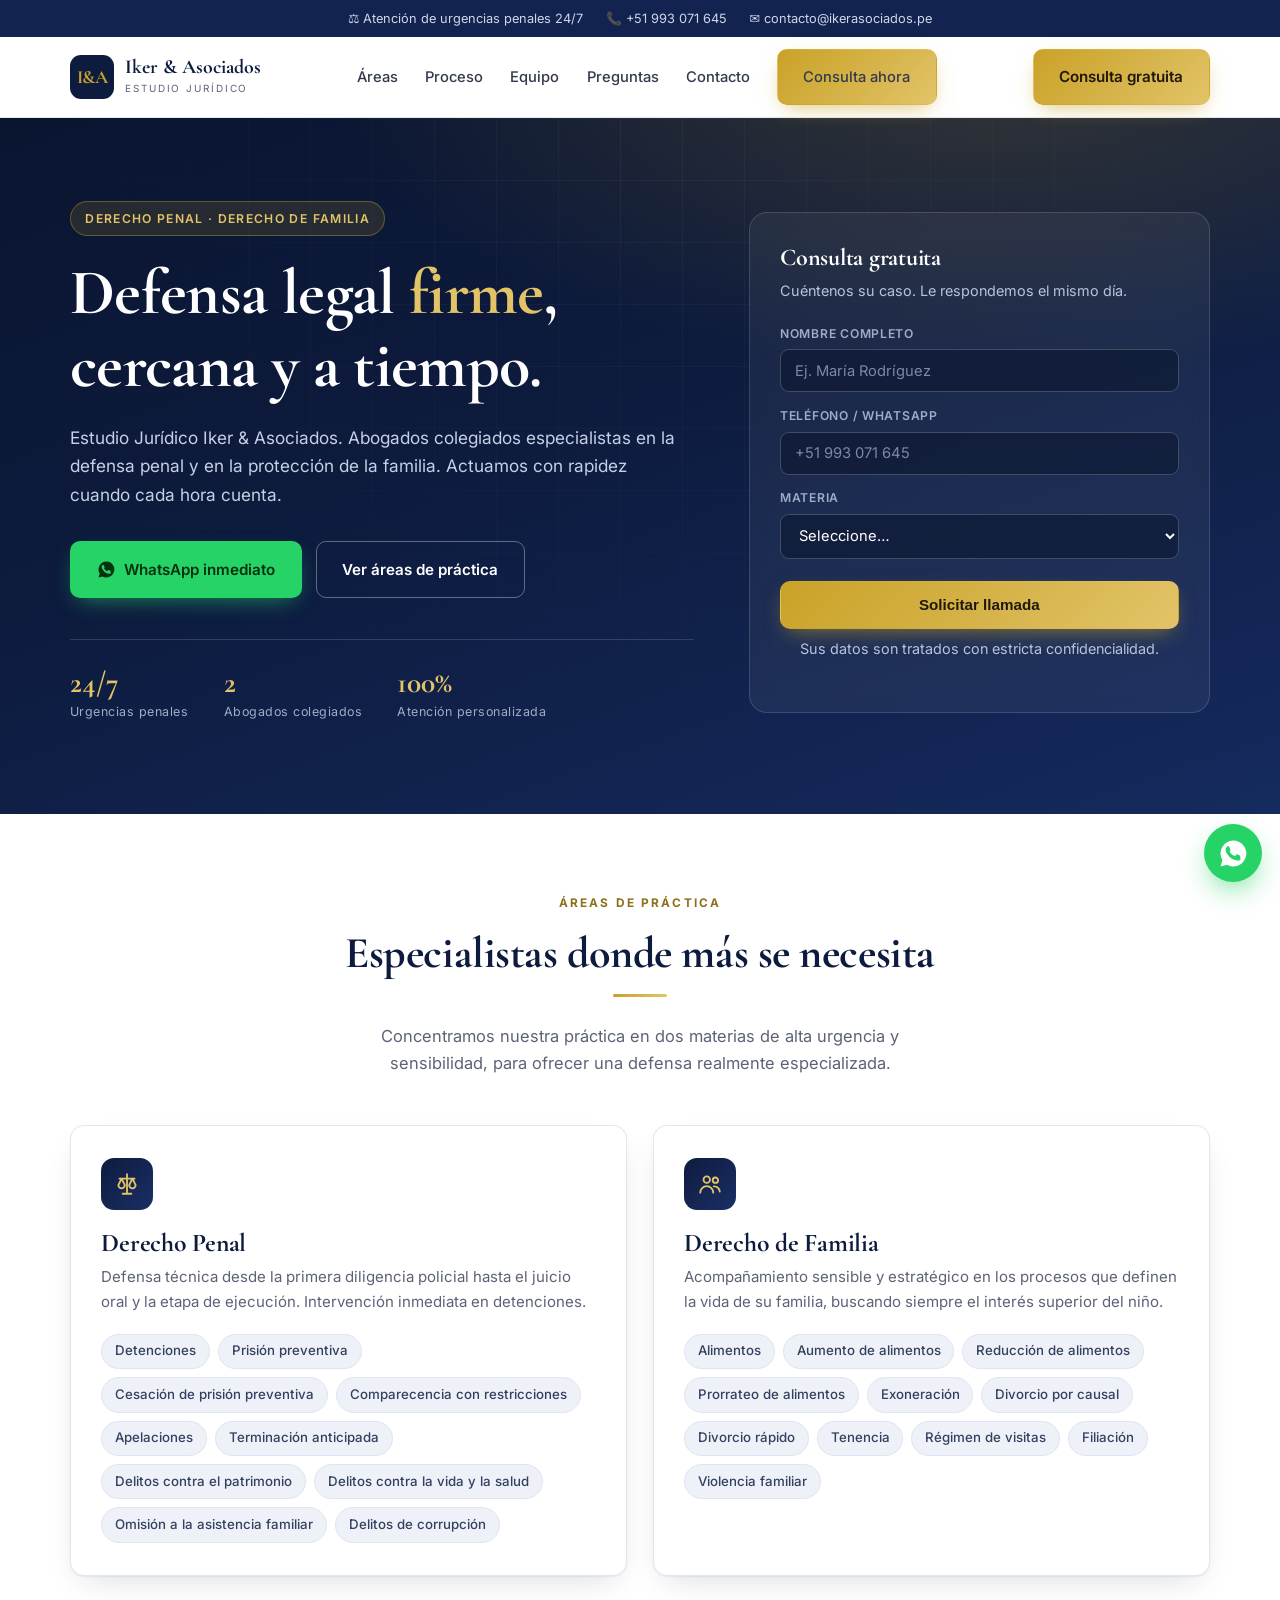
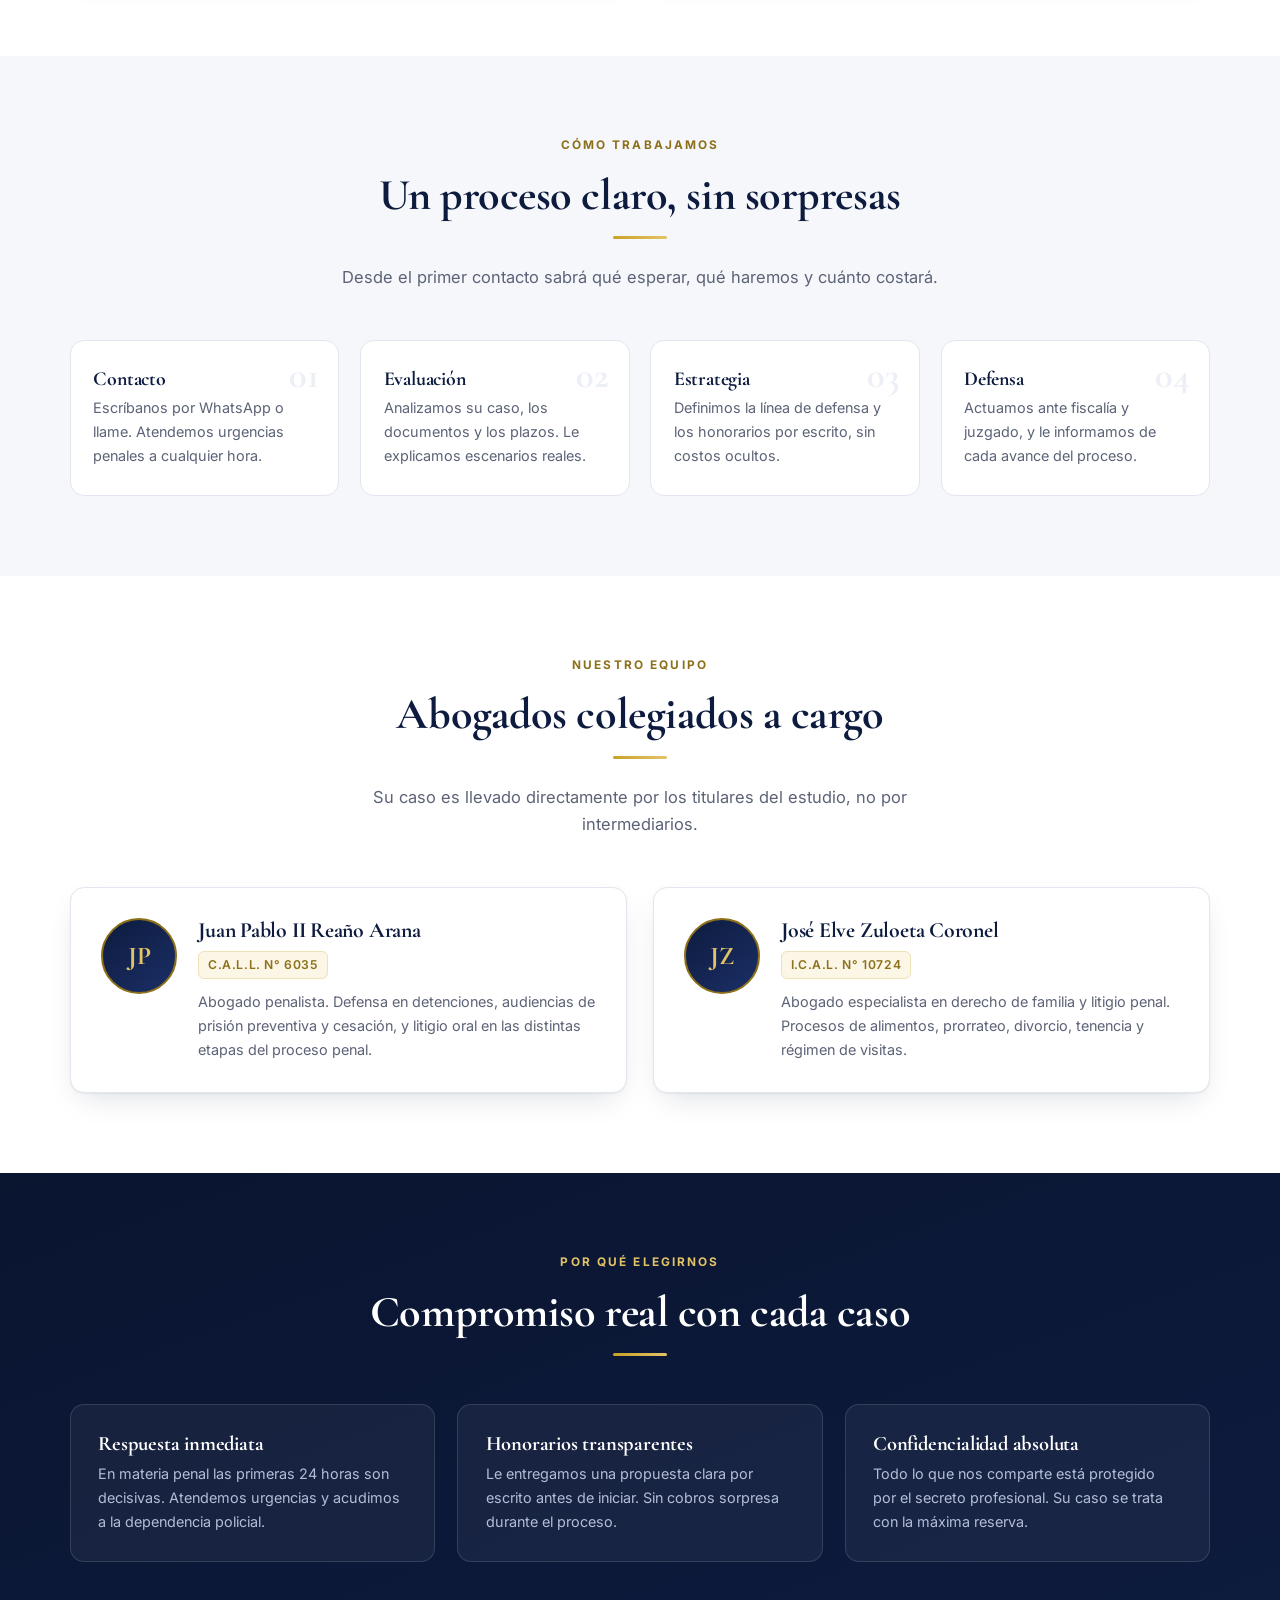
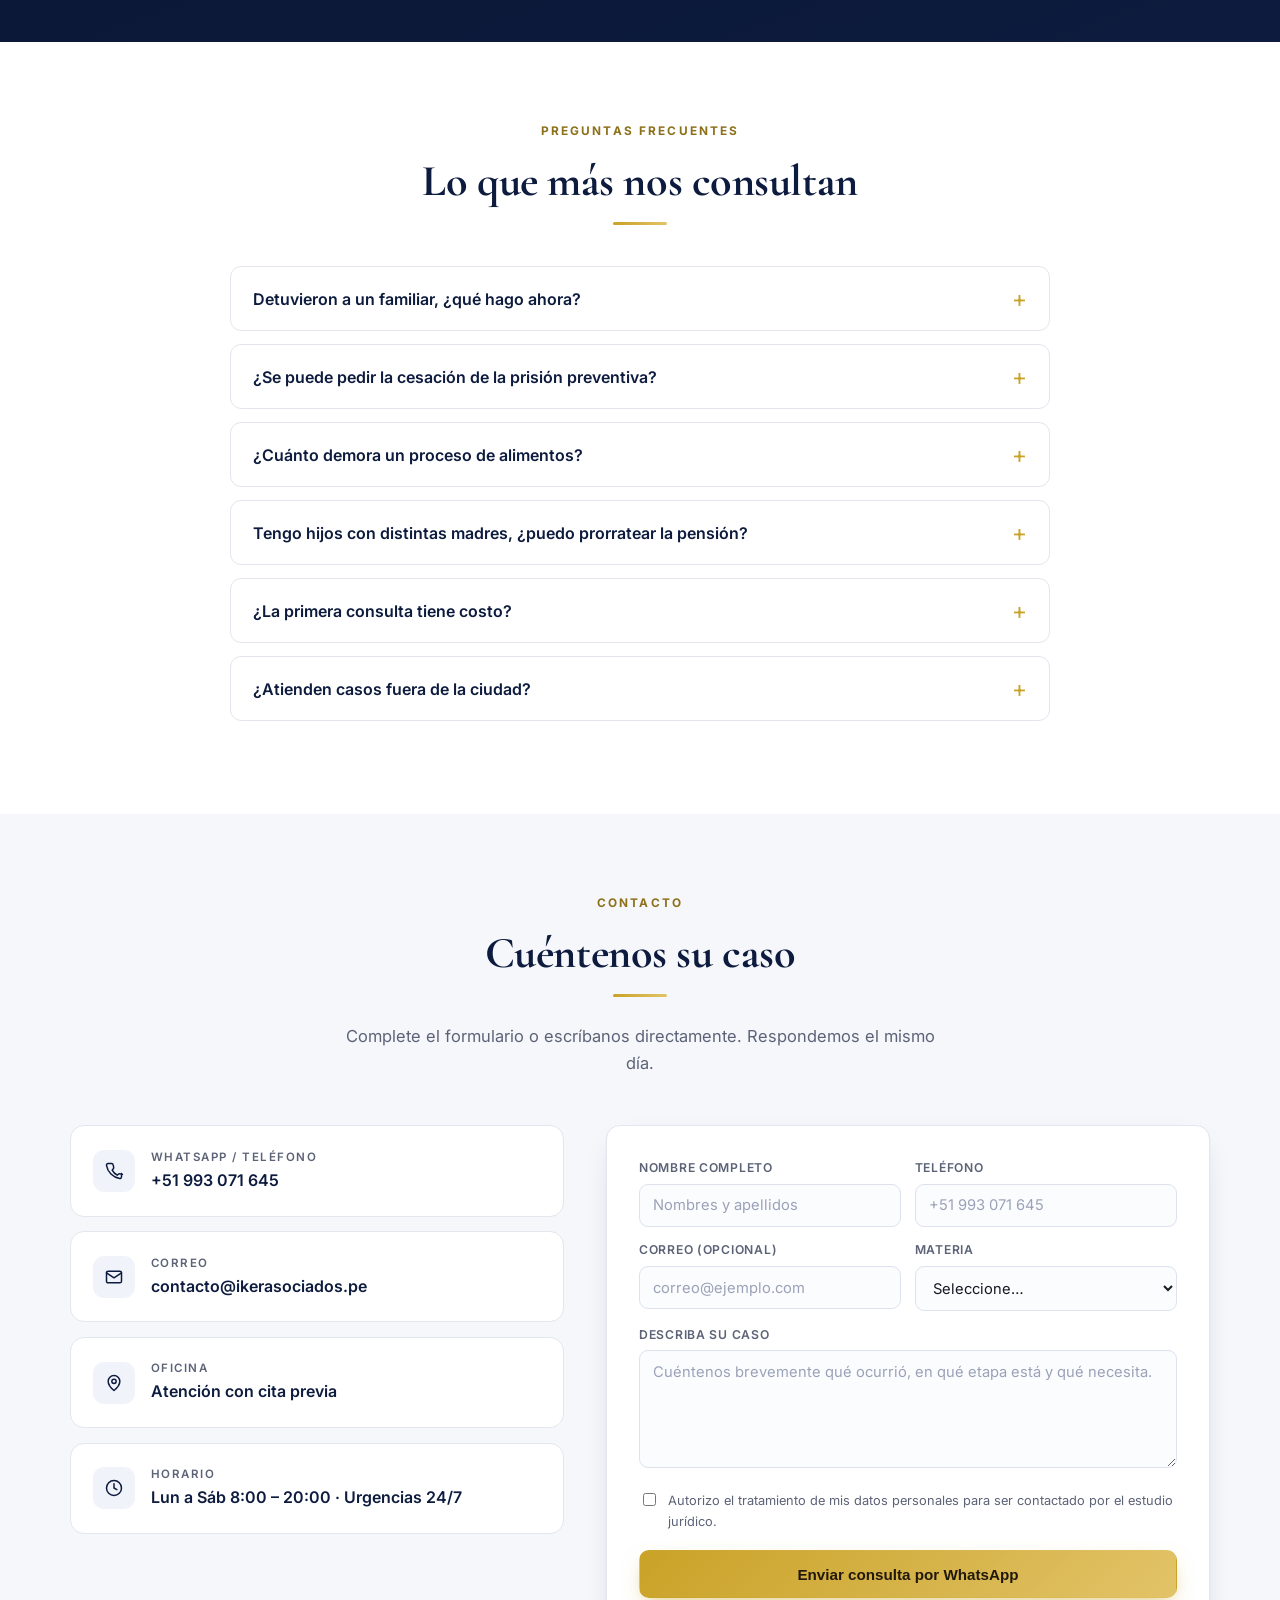
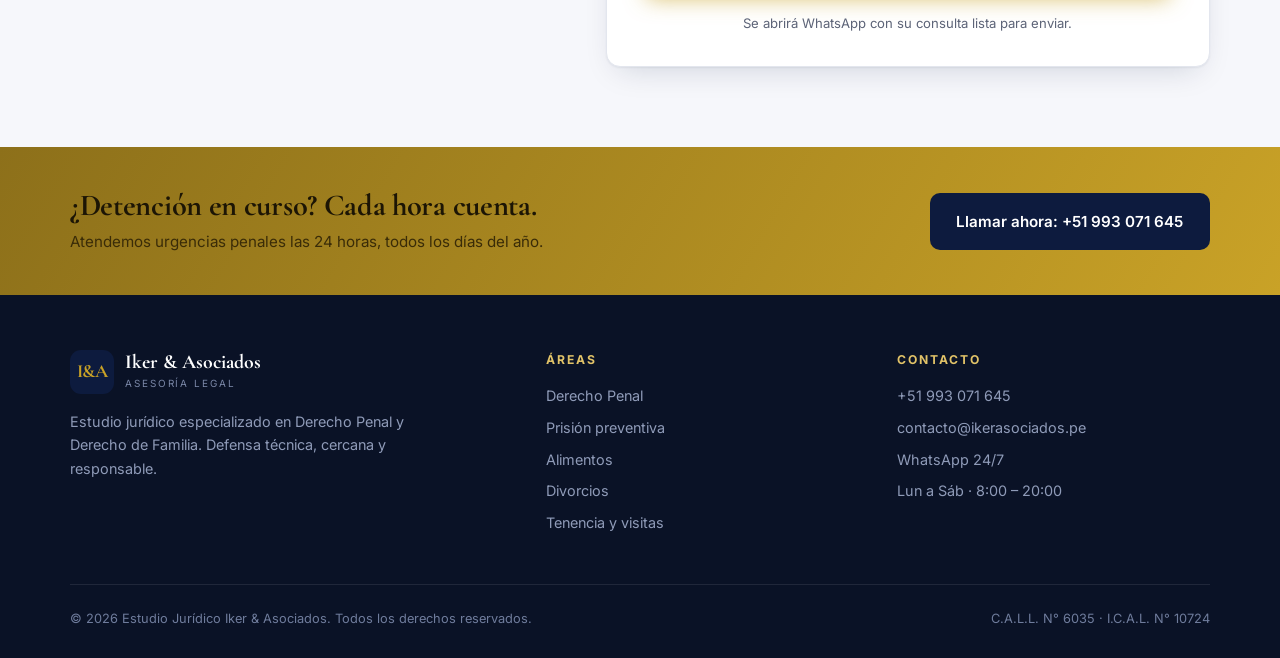
==== commit 2488c16f: "Actualiza numero de WhatsApp real (+51 993 071 645)" ====
--- a/public/index.html
+++ b/public/index.html
@@ -207,7 +207,7 @@
 <div class="topbar">
   <div class="wrap">
     <span>&#9878;&#65039; Atención de urgencias penales 24/7</span>
-    <a href="tel:+51900000000">&#128222; +51 900 000 000</a>
+    <a href="tel:+51993071645">&#128222; +51 993 071 645</a>
     <a href="mailto:contacto@ikerasociados.pe">&#9993;&#65039; contacto@ikerasociados.pe</a>
   </div>
 </div>
@@ -224,7 +224,7 @@
       <a href="#equipo">Equipo</a>
       <a href="#faq">Preguntas</a>
       <a href="#contacto">Contacto</a>
-      <a class="btn btn-gold" href="https://wa.me/51900000000?text=Hola%2C%20necesito%20asesor%C3%ADa%20legal" target="_blank" rel="noopener">Consulta ahora</a>
+      <a class="btn btn-gold" href="https://wa.me/51993071645?text=Hola%2C%20necesito%20asesor%C3%ADa%20legal" target="_blank" rel="noopener">Consulta ahora</a>
     </nav>
     <a class="btn btn-gold nav-cta" href="#contacto">Consulta gratuita</a>
     <button class="burger" id="burger" aria-label="Abrir menú" aria-expanded="false"><span></span><span></span><span></span></button>
@@ -238,7 +238,7 @@
       <h1>Defensa legal <em>firme</em>, cercana y a tiempo.</h1>
       <p class="lead">Estudio Jurídico Iker &amp; Asociados. Abogados colegiados especialistas en la defensa penal y en la protección de la familia. Actuamos con rapidez cuando cada hora cuenta.</p>
       <div class="hero-actions">
-        <a class="btn btn-wa" href="https://wa.me/51900000000?text=Hola%2C%20necesito%20asesor%C3%ADa%20legal%20urgente" target="_blank" rel="noopener">
+        <a class="btn btn-wa" href="https://wa.me/51993071645?text=Hola%2C%20necesito%20asesor%C3%ADa%20legal%20urgente" target="_blank" rel="noopener">
           <svg viewBox="0 0 24 24" width="19" height="19" fill="currentColor"><path d="M12 2a10 10 0 0 0-8.6 15.1L2 22l5-1.3A10 10 0 1 0 12 2Zm5.6 14.2c-.2.7-1.3 1.3-1.9 1.3-.5 0-1.1.2-3.6-.8-3-1.3-4.9-4.4-5-4.6-.2-.2-1.2-1.6-1.2-3s.8-2.1 1-2.4c.2-.3.5-.3.7-.3h.5c.2 0 .4 0 .6.5l.9 2.1c.1.2 0 .4 0 .5l-.4.5c-.1.2-.3.3-.1.6.1.3.7 1.2 1.5 1.9 1 .9 1.9 1.2 2.2 1.3.2.1.4.1.6-.1l.8-1c.2-.2.3-.2.6-.1l2 1c.3.1.4.2.5.3 0 .1 0 .6-.2 1.3Z"/></svg>
           WhatsApp inmediato
         </a>
@@ -261,7 +261,7 @@
         </div>
         <div class="field">
           <label for="qp">Teléfono / WhatsApp</label>
-          <input id="qp" name="telefono" type="tel" placeholder="+51 900 000 000" required>
+          <input id="qp" name="telefono" type="tel" placeholder="+51 993 071 645" required>
         </div>
         <div class="field">
           <label for="qa">Materia</label>
@@ -412,9 +412,9 @@
 
     <div class="contact-grid">
       <div class="rv">
-        <a class="cbox" href="https://wa.me/51900000000" target="_blank" rel="noopener">
+        <a class="cbox" href="https://wa.me/51993071645" target="_blank" rel="noopener">
           <span class="ci"><svg viewBox="0 0 24 24"><path d="M21 15v4a2 2 0 0 1-2.2 2A19 19 0 0 1 3 5.2 2 2 0 0 1 5 3h4a2 2 0 0 1 2 1.7l.6 3a2 2 0 0 1-.6 1.8L9.8 11a15 15 0 0 0 6 6l1.5-1.2a2 2 0 0 1 1.8-.4l3 .6A2 2 0 0 1 21 15Z"/></svg></span>
-          <span><small>WhatsApp / Teléfono</small><strong>+51 900 000 000</strong></span>
+          <span><small>WhatsApp / Teléfono</small><strong>+51 993 071 645</strong></span>
         </a>
         <a class="cbox" href="mailto:contacto@ikerasociados.pe">
           <span class="ci"><svg viewBox="0 0 24 24"><rect x="3" y="5" width="18" height="14" rx="2"/><path d="m3 7 9 6 9-6"/></svg></span>
@@ -433,7 +433,7 @@
       <form class="main rv" id="mainForm" novalidate>
         <div class="row2">
           <div class="field"><label for="n">Nombre completo</label><input id="n" name="nombre" type="text" placeholder="Nombres y apellidos" required></div>
-          <div class="field"><label for="t">Teléfono</label><input id="t" name="telefono" type="tel" placeholder="+51 900 000 000" required></div>
+          <div class="field"><label for="t">Teléfono</label><input id="t" name="telefono" type="tel" placeholder="+51 993 071 645" required></div>
         </div>
         <div class="row2">
           <div class="field"><label for="e">Correo (opcional)</label><input id="e" name="email" type="email" placeholder="correo@ejemplo.com"></div>
@@ -461,7 +461,7 @@
       <h3>¿Detención en curso? Cada hora cuenta.</h3>
       <p>Atendemos urgencias penales las 24 horas, todos los días del año.</p>
     </div>
-    <a class="btn btn-dark" href="tel:+51900000000">Llamar ahora: +51 900 000 000</a>
+    <a class="btn btn-dark" href="tel:+51993071645">Llamar ahora: +51 993 071 645</a>
   </div>
 </div>
 
@@ -488,9 +488,9 @@
       <div>
         <h5>Contacto</h5>
         <ul>
-          <li><a href="tel:+51900000000">+51 900 000 000</a></li>
+          <li><a href="tel:+51993071645">+51 993 071 645</a></li>
           <li><a href="mailto:contacto@ikerasociados.pe">contacto@ikerasociados.pe</a></li>
-          <li><a href="https://wa.me/51900000000" target="_blank" rel="noopener">WhatsApp 24/7</a></li>
+          <li><a href="https://wa.me/51993071645" target="_blank" rel="noopener">WhatsApp 24/7</a></li>
           <li>Lun a Sáb &middot; 8:00 &ndash; 20:00</li>
         </ul>
       </div>
@@ -502,17 +502,17 @@
   </div>
 </footer>
 
-<a class="float" href="https://wa.me/51900000000?text=Hola%2C%20necesito%20asesor%C3%ADa%20legal" target="_blank" rel="noopener" aria-label="Escribir por WhatsApp">
+<a class="float" href="https://wa.me/51993071645?text=Hola%2C%20necesito%20asesor%C3%ADa%20legal" target="_blank" rel="noopener" aria-label="Escribir por WhatsApp">
   <svg viewBox="0 0 24 24"><path d="M12 2a10 10 0 0 0-8.6 15.1L2 22l5-1.3A10 10 0 1 0 12 2Zm5.6 14.2c-.2.7-1.3 1.3-1.9 1.3-.5 0-1.1.2-3.6-.8-3-1.3-4.9-4.4-5-4.6-.2-.2-1.2-1.6-1.2-3s.8-2.1 1-2.4c.2-.3.5-.3.7-.3h.5c.2 0 .4 0 .6.5l.9 2.1c.1.2 0 .4 0 .5l-.4.5c-.1.2-.3.3-.1.6.1.3.7 1.2 1.5 1.9 1 .9 1.9 1.2 2.2 1.3.2.1.4.1.6-.1l.8-1c.2-.2.3-.2.6-.1l2 1c.3.1.4.2.5.3 0 .1 0 .6-.2 1.3Z"/></svg>
 </a>
 
 <script type="application/ld+json">
-{"@context":"https://schema.org","@type":"LegalService","name":"Estudio Jurídico Iker & Asociados","description":"Abogados especialistas en Derecho Penal y Derecho de Familia.","telephone":"+51900000000","email":"contacto@ikerasociados.pe","areaServed":"PE","priceRange":"$$","openingHours":"Mo-Sa 08:00-20:00","employee":[{"@type":"Person","name":"Juan Pablo II Reaño Arana","jobTitle":"Abogado","identifier":"C.A.L.L. N° 6035"},{"@type":"Person","name":"José Elve Zuloeta Coronel","jobTitle":"Abogado","identifier":"I.C.A.L. N° 10724"}],"knowsAbout":["Derecho Penal","Prisión preventiva","Cesación de prisión preventiva","Alimentos","Divorcio","Tenencia","Régimen de visitas"]}
+{"@context":"https://schema.org","@type":"LegalService","name":"Estudio Jurídico Iker & Asociados","description":"Abogados especialistas en Derecho Penal y Derecho de Familia.","telephone":"+51993071645","email":"contacto@ikerasociados.pe","areaServed":"PE","priceRange":"$$","openingHours":"Mo-Sa 08:00-20:00","employee":[{"@type":"Person","name":"Juan Pablo II Reaño Arana","jobTitle":"Abogado","identifier":"C.A.L.L. N° 6035"},{"@type":"Person","name":"José Elve Zuloeta Coronel","jobTitle":"Abogado","identifier":"I.C.A.L. N° 10724"}],"knowsAbout":["Derecho Penal","Prisión preventiva","Cesación de prisión preventiva","Alimentos","Divorcio","Tenencia","Régimen de visitas"]}
 </script>
 
 <script>
 (function(){
-  var WA = "51900000000";
+  var WA = "51993071645";
   document.getElementById('y').textContent = new Date().getFullYear();
 
   var burger = document.getElementById('burger'), menu = document.getElementById('menu'), nav = document.getElementById('nav');
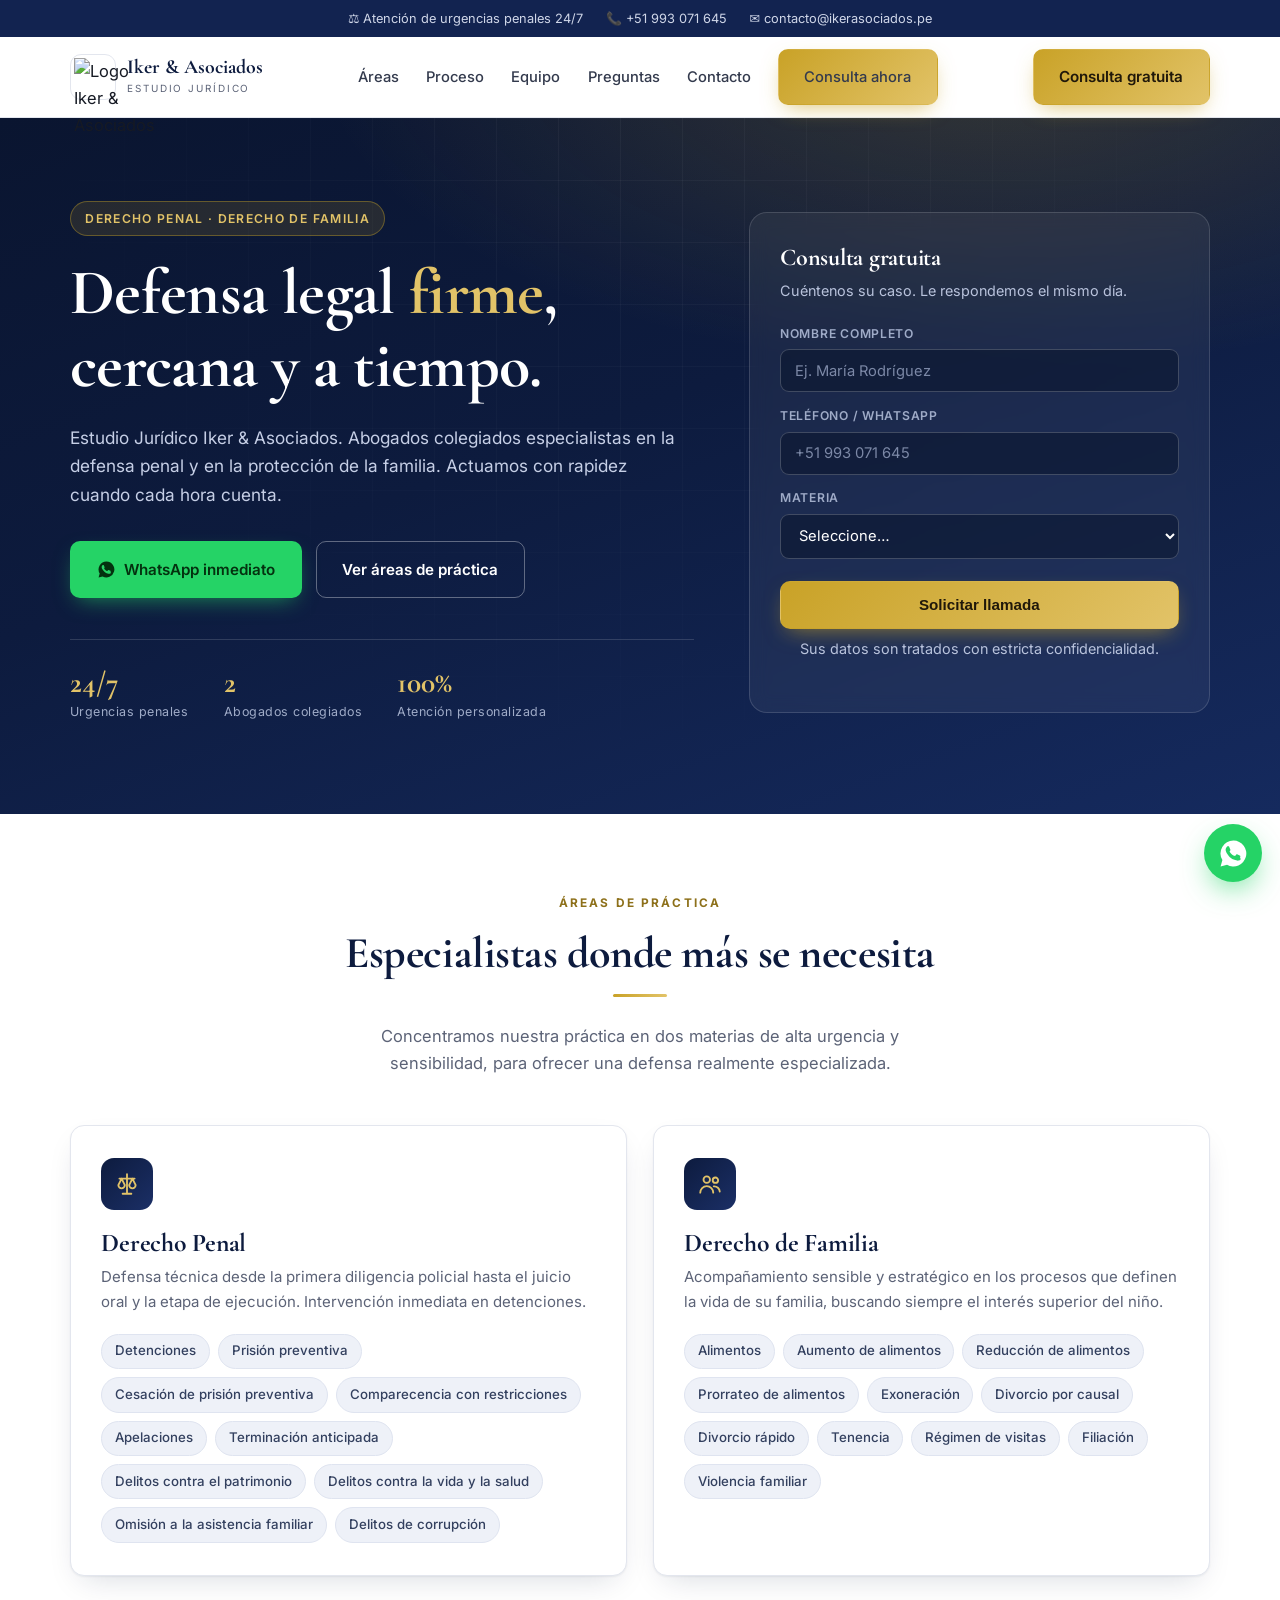
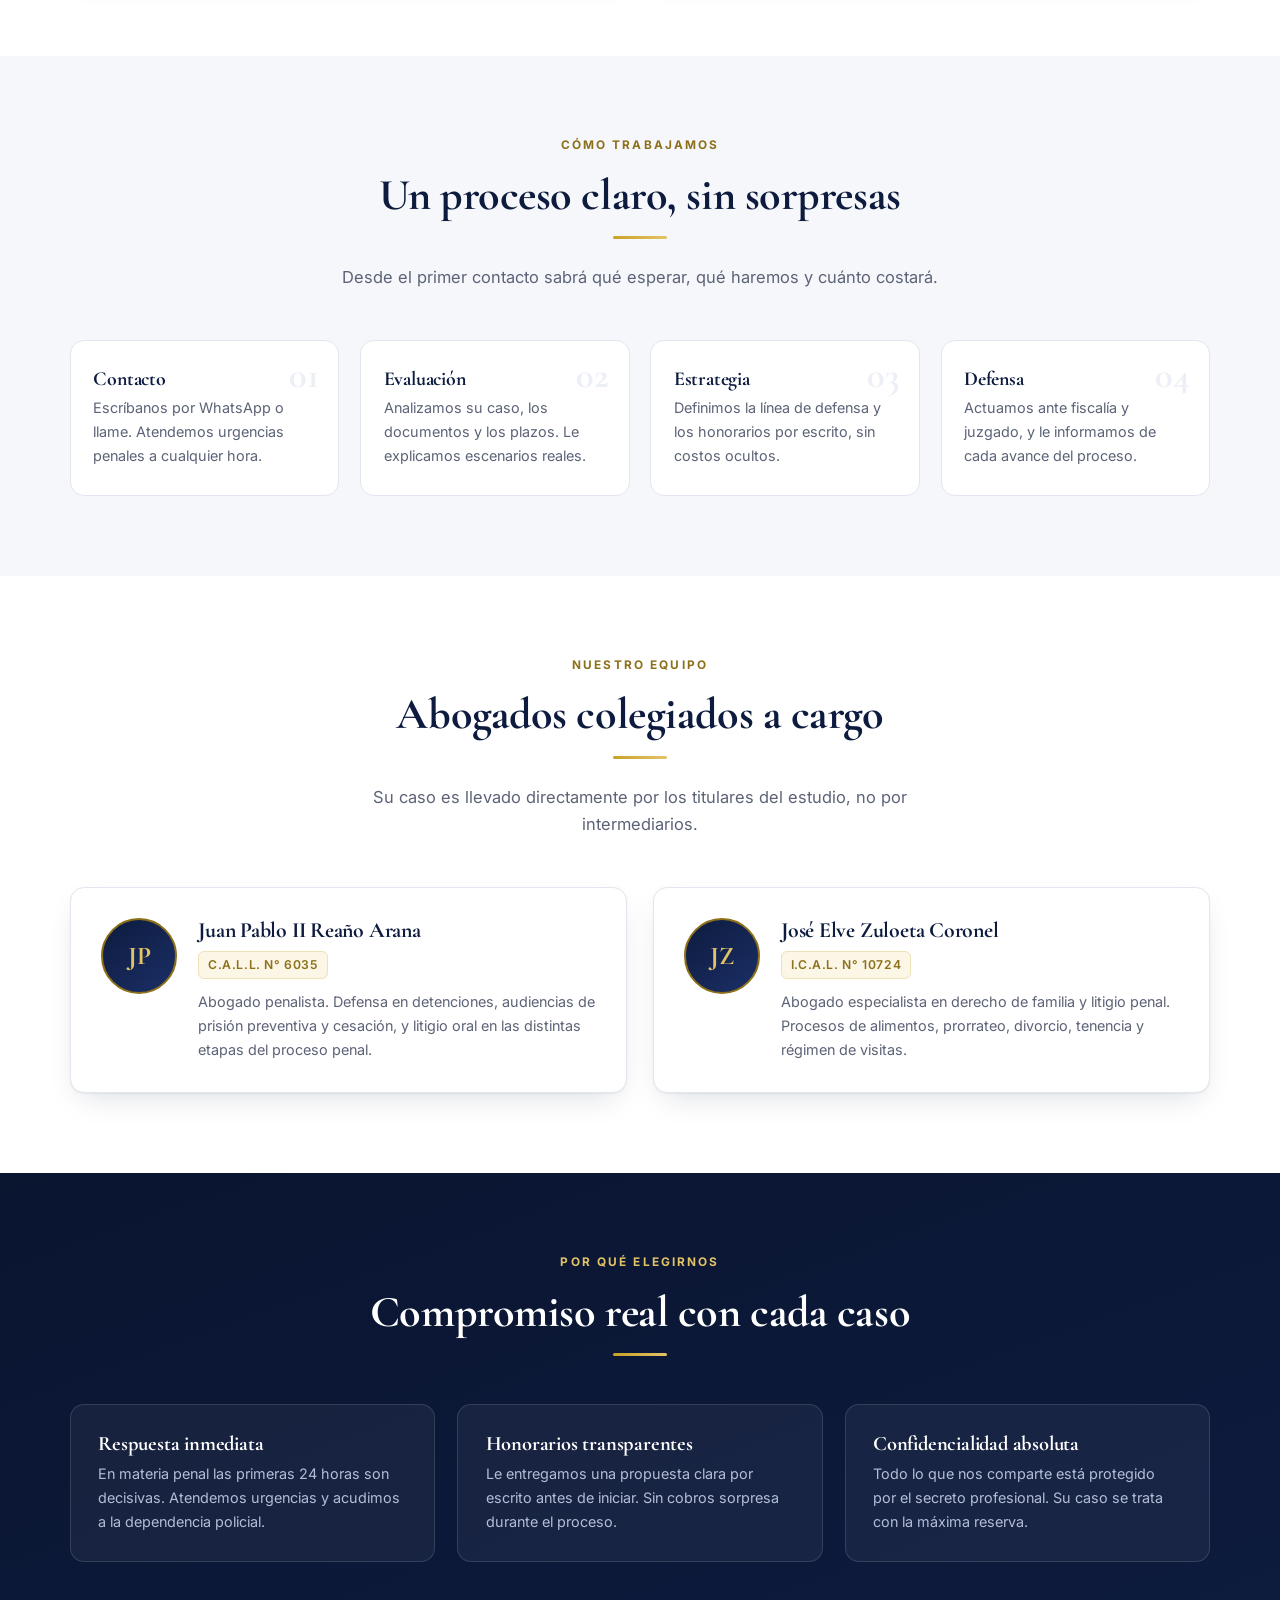
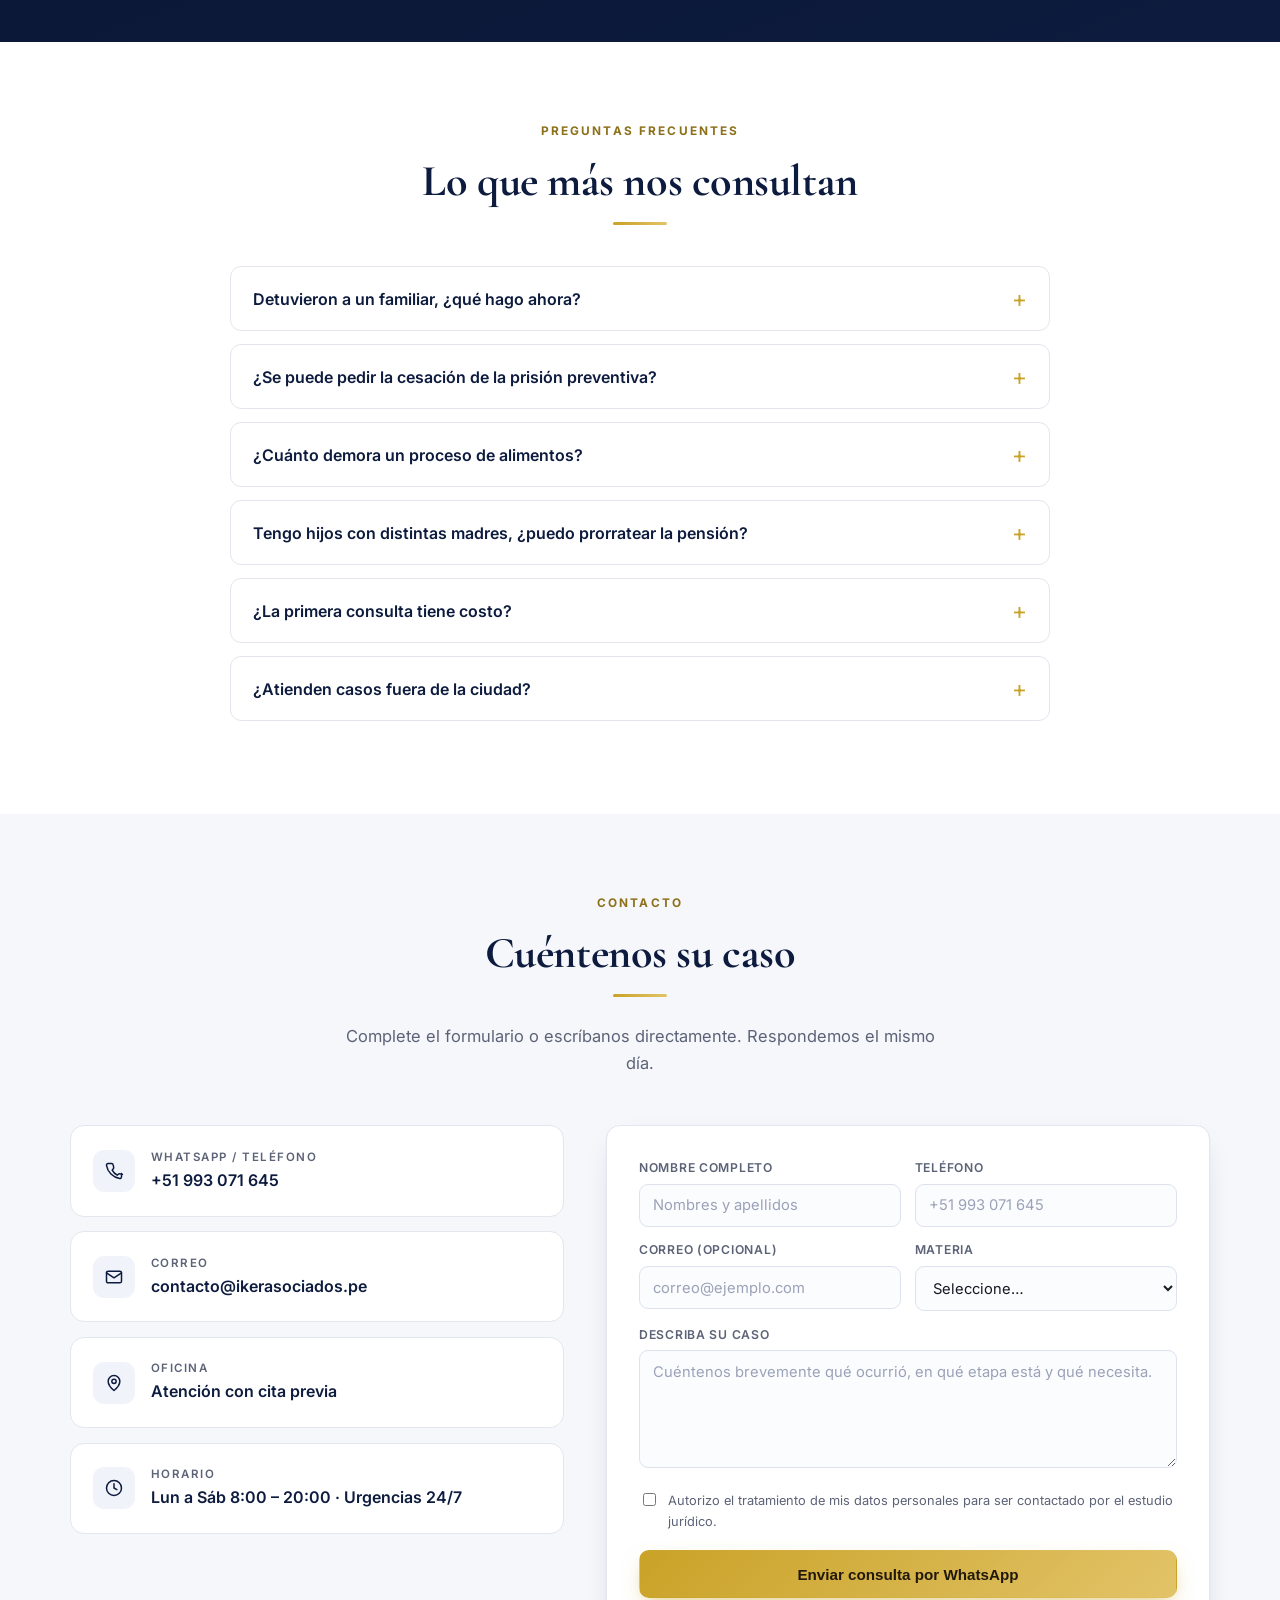
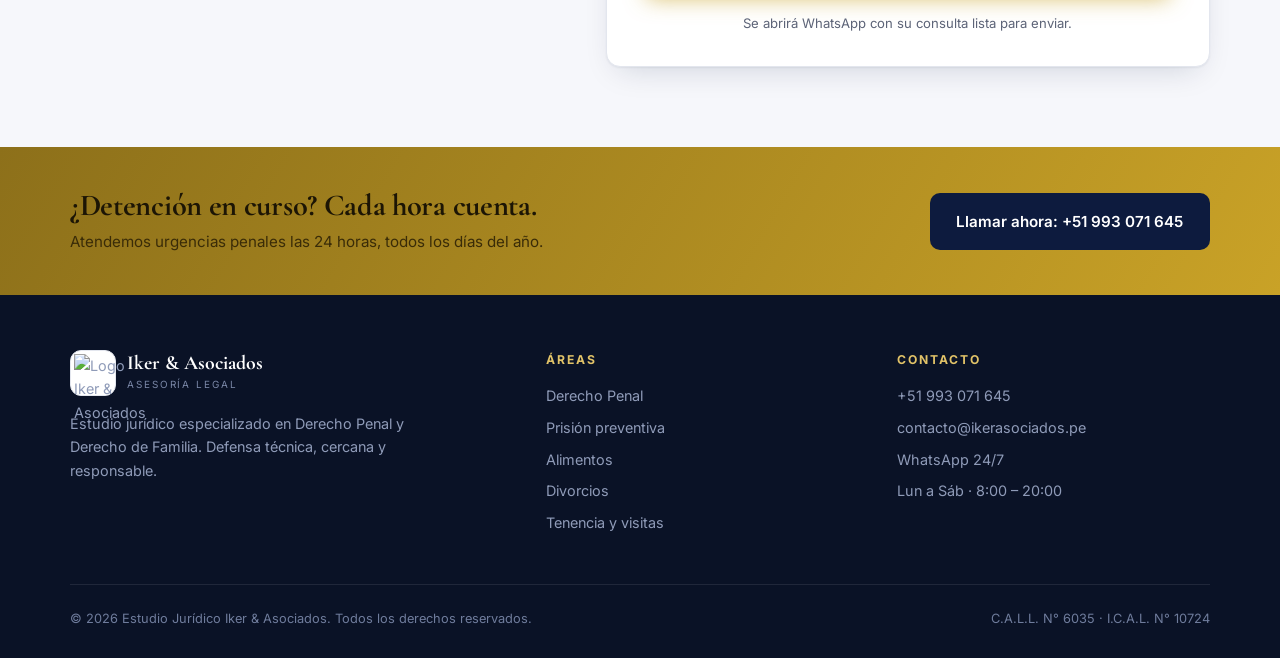
==== commit 5d6d49e9: "Agrega logo SVG de marca y favicon (reemplaza icono por defecto)" ====
--- a/public/index.html
+++ b/public/index.html
@@ -10,10 +10,14 @@
 <meta property="og:title" content="Estudio Jurídico Iker &amp; Asociados">
 <meta property="og:description" content="Especialistas en Derecho Penal y Derecho de Familia. Defensa inmediata 24/7.">
 <meta property="og:locale" content="es_PE">
+<meta property="og:image" content="/logo.svg">
+<meta name="twitter:card" content="summary">
 <link rel="preconnect" href="https://fonts.googleapis.com">
 <link rel="preconnect" href="https://fonts.gstatic.com" crossorigin>
 <link href="https://fonts.googleapis.com/css2?family=Cormorant+Garamond:wght@500;600;700&family=Inter:wght@400;500;600;700&display=swap" rel="stylesheet">
-<link rel="icon" href="data:image/svg+xml,<svg xmlns='http://www.w3.org/2000/svg' viewBox='0 0 100 100'><rect width='100' height='100' rx='18' fill='%230d1b3e'/><text x='50' y='70' font-size='50' font-family='Georgia' font-weight='700' text-anchor='middle' fill='%23c9a227'>I%26A</text></svg>">
+<link rel="icon" type="image/svg+xml" href="/favicon.svg">
+<link rel="apple-touch-icon" href="/favicon.svg">
+<link rel="mask-icon" href="/favicon.svg" color="#0d1b3e">
 <style>
 *,*::before,*::after{box-sizing:border-box}
 :root{
@@ -50,7 +54,8 @@
 header.nav.scrolled{box-shadow:0 6px 24px -14px rgba(13,27,62,.5)}
 .nav-in{display:flex;align-items:center;justify-content:space-between;gap:1rem;padding:.72rem 0}
 .brand{display:flex;align-items:center;gap:.7rem}
-.brand .mark{width:44px;height:44px;border-radius:11px;background:var(--navy);display:grid;place-items:center;color:var(--gold);font-family:"Cormorant Garamond",serif;font-weight:700;font-size:1.16rem;letter-spacing:-.03em;flex:none}
+.brand .mark{width:46px;height:46px;border-radius:11px;background:#fff;border:1px solid var(--line);display:grid;place-items:center;flex:none;padding:3px}
+.brand .mark img{width:100%;height:100%;object-fit:contain}
 .brand b{display:block;font-family:"Cormorant Garamond",serif;font-size:1.24rem;line-height:1.05;color:var(--navy)}
 .brand i{display:block;font-style:normal;font-size:.62rem;letter-spacing:.19em;text-transform:uppercase;color:var(--muted);margin-top:2px}
 .menu{display:flex;align-items:center;gap:1.7rem}
@@ -215,7 +220,7 @@
 <header class="nav" id="nav">
   <div class="wrap nav-in">
     <a class="brand" href="#inicio">
-      <span class="mark">I&amp;A</span>
+      <span class="mark"><img src="/logo.svg" alt="Logo Iker &amp; Asociados" width="46" height="46"></span>
       <span><b>Iker &amp; Asociados</b><i>Estudio Jurídico</i></span>
     </a>
     <nav class="menu" id="menu">
@@ -470,7 +475,7 @@
     <div class="fgrid">
       <div>
         <a class="brand" href="#inicio">
-          <span class="mark">I&amp;A</span>
+          <span class="mark"><img src="/logo.svg" alt="Logo Iker &amp; Asociados" width="46" height="46"></span>
           <span><b>Iker &amp; Asociados</b><i>Asesoría Legal</i></span>
         </a>
         <p style="max-width:38ch;margin-top:1rem">Estudio jurídico especializado en Derecho Penal y Derecho de Familia. Defensa técnica, cercana y responsable.</p>
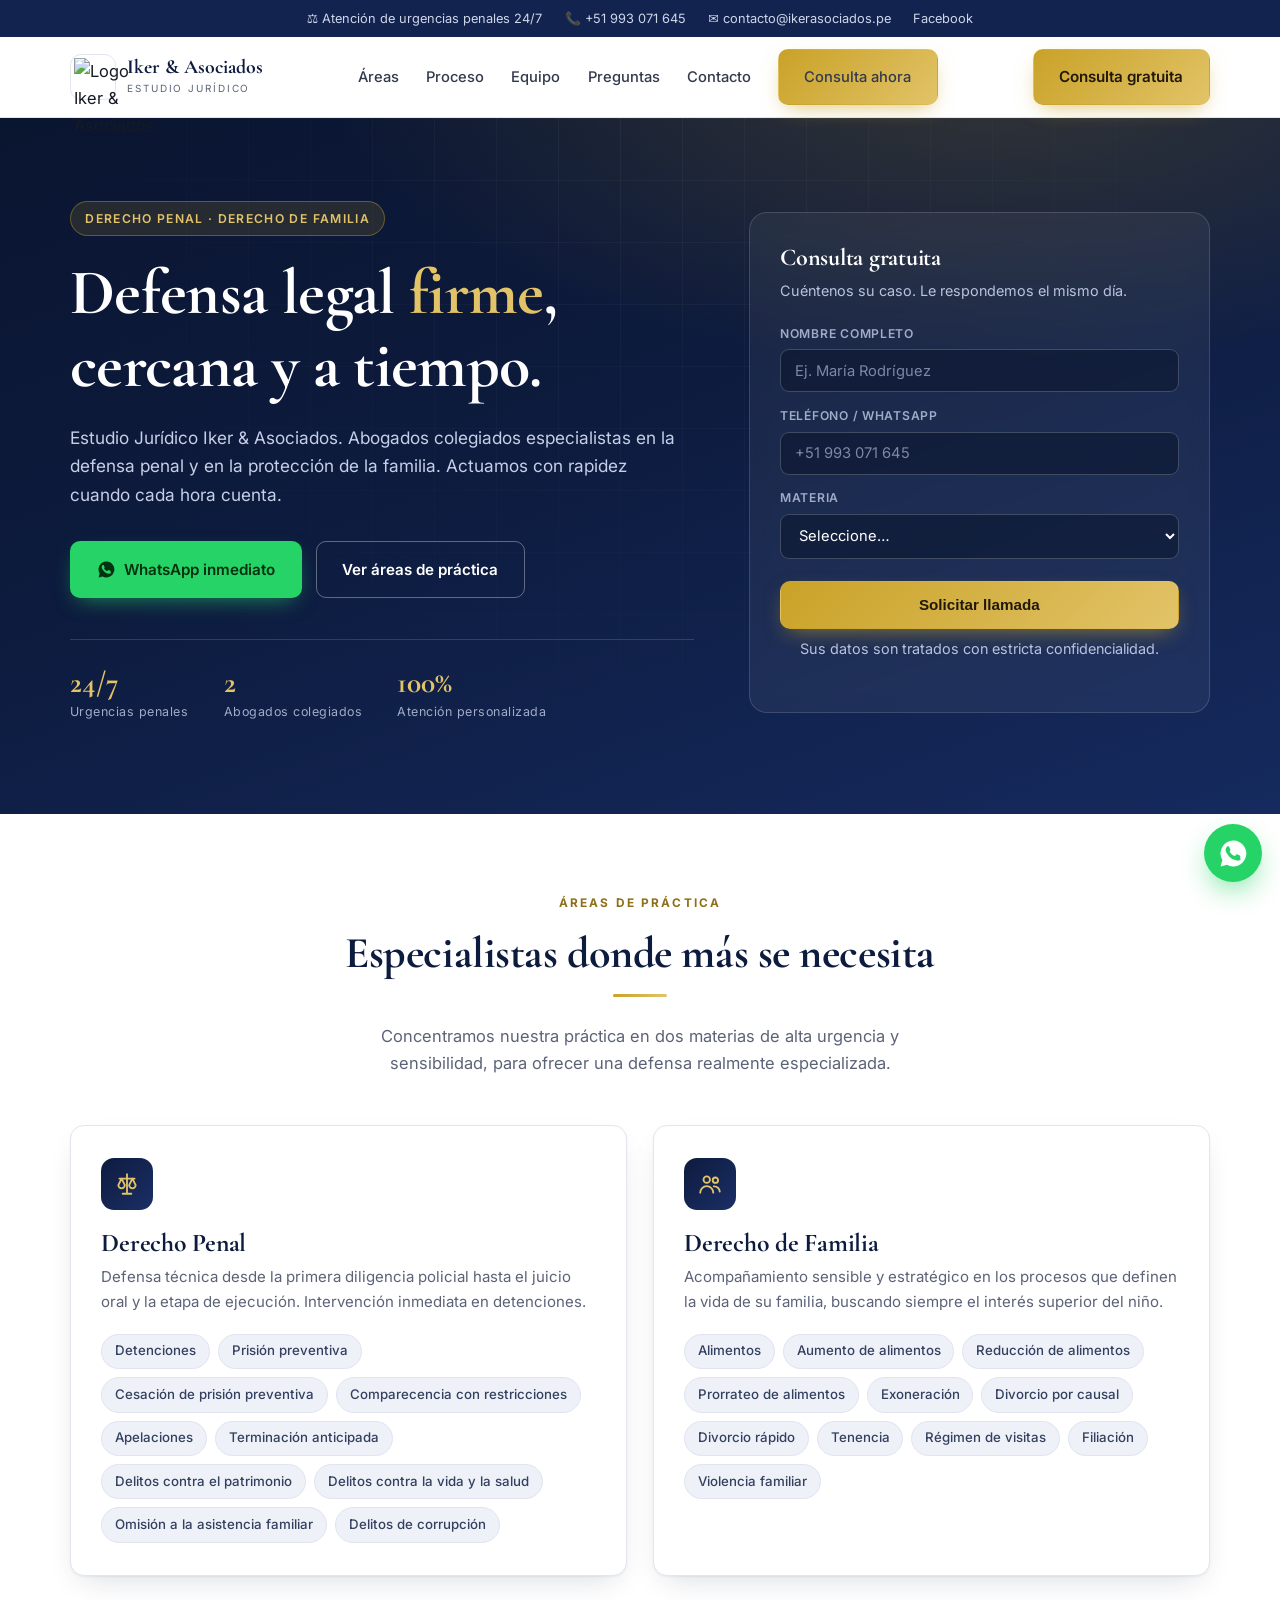
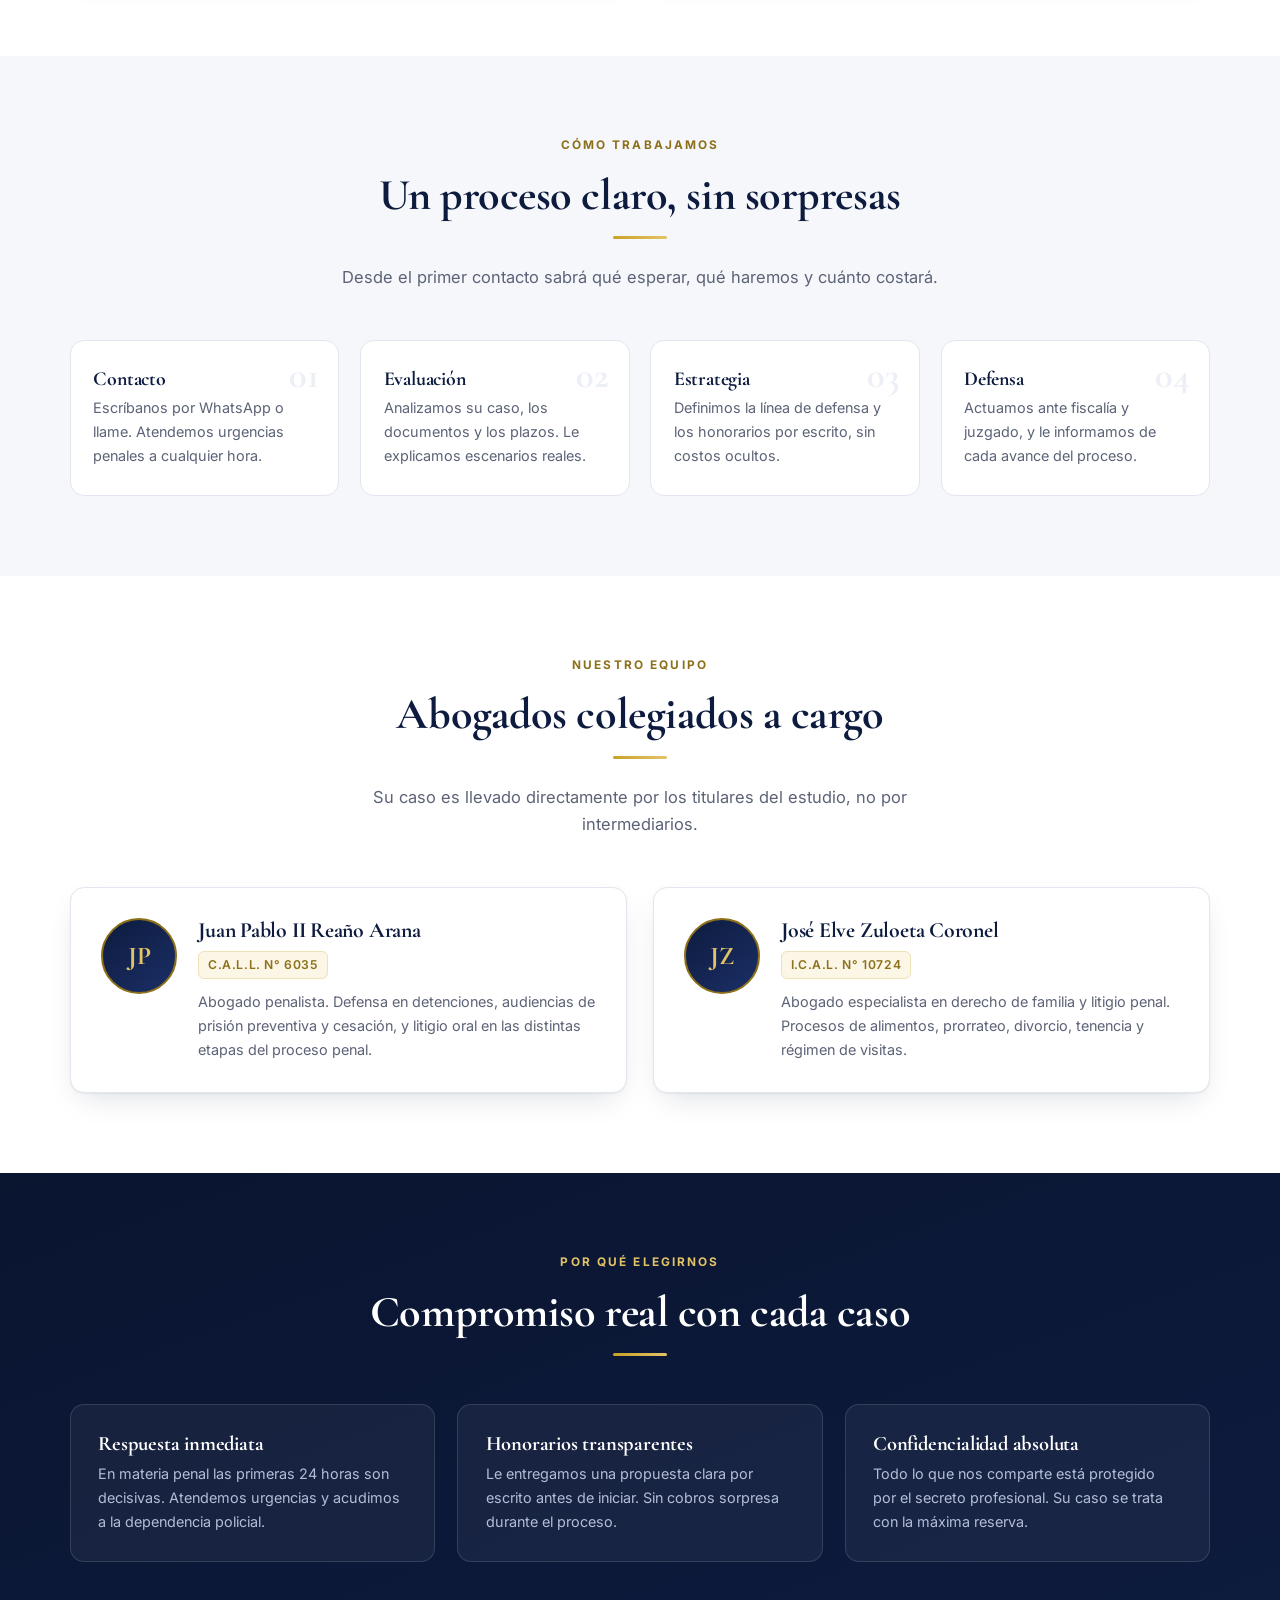
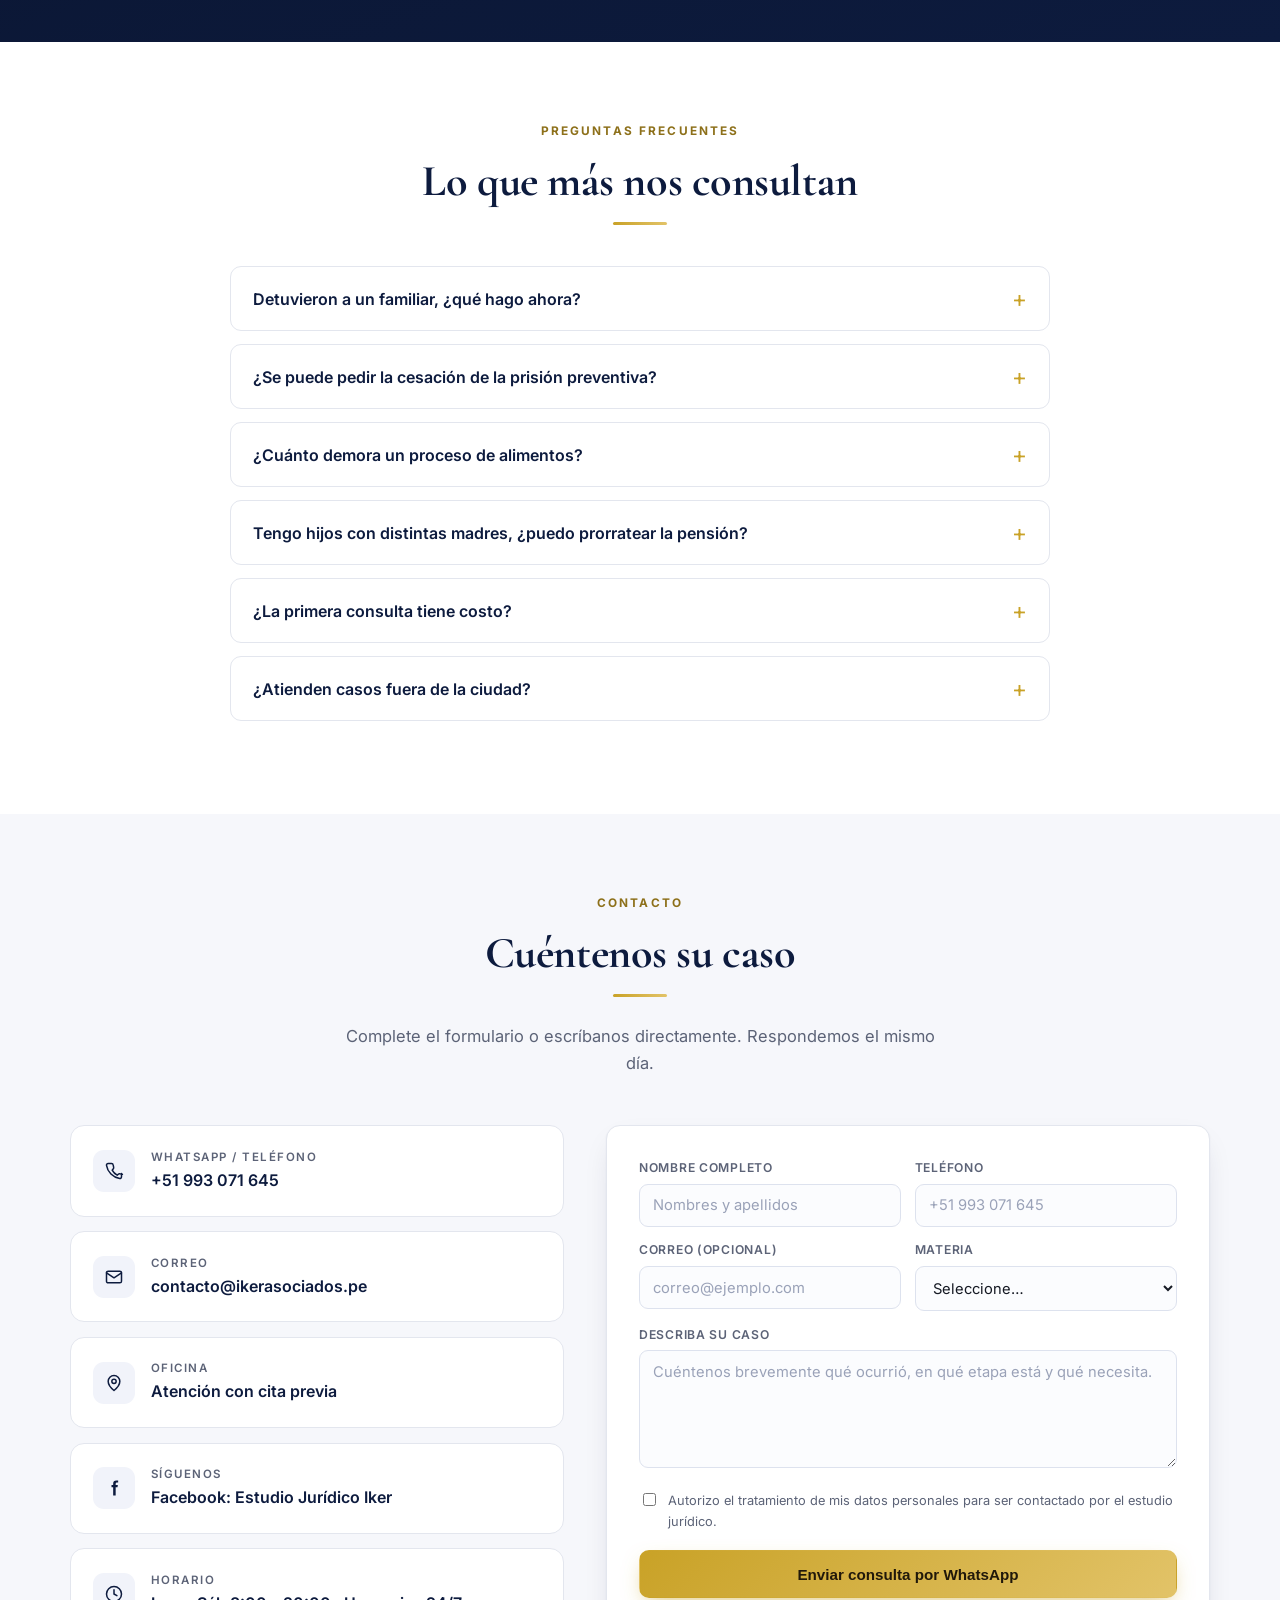
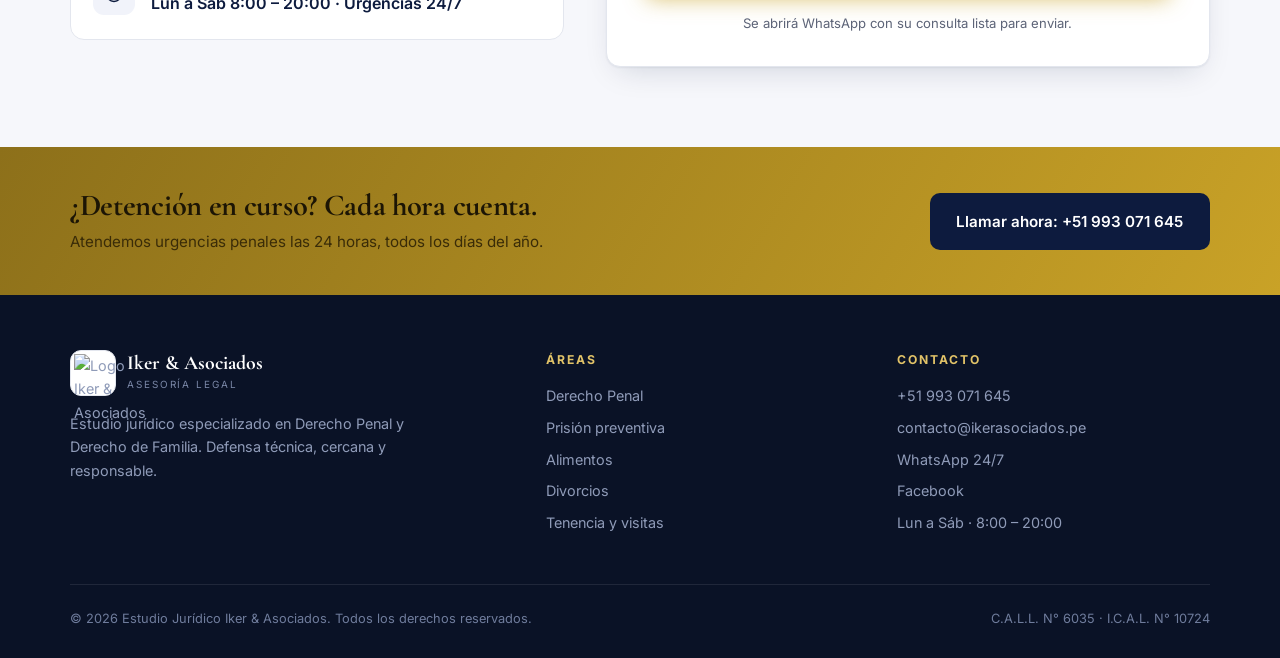
==== commit d0426952: "Agrega enlace de Facebook del estudio (topbar, contacto, footer y JSON-LD)" ====
--- a/public/index.html
+++ b/public/index.html
@@ -214,6 +214,7 @@
     <span>&#9878;&#65039; Atención de urgencias penales 24/7</span>
     <a href="tel:+51993071645">&#128222; +51 993 071 645</a>
     <a href="mailto:contacto@ikerasociados.pe">&#9993;&#65039; contacto@ikerasociados.pe</a>
+    <a href="https://www.facebook.com/estudiojuridicoiker" target="_blank" rel="noopener">Facebook</a>
   </div>
 </div>
 
@@ -429,6 +430,10 @@
           <span class="ci"><svg viewBox="0 0 24 24"><path d="M12 21s7-5.5 7-11a7 7 0 1 0-14 0c0 5.5 7 11 7 11Z"/><circle cx="12" cy="10" r="2.6"/></svg></span>
           <span><small>Oficina</small><strong>Atención con cita previa</strong></span>
         </div>
+        <a class="cbox" href="https://www.facebook.com/estudiojuridicoiker" target="_blank" rel="noopener">
+          <span class="ci"><svg viewBox="0 0 24 24" fill="none"><path d="M14 8.5V7a1.5 1.5 0 0 1 1.5-1.5H17V3h-2.2A3.8 3.8 0 0 0 11 6.8v1.7H9V11h2v10h3V11h2.2l.4-2.5H14Z" fill="var(--navy)" stroke="none"/></svg></span>
+          <span><small>Síguenos</small><strong>Facebook: Estudio Jurídico Iker</strong></span>
+        </a>
         <div class="cbox">
           <span class="ci"><svg viewBox="0 0 24 24"><circle cx="12" cy="12" r="9"/><path d="M12 7v5l3.5 2"/></svg></span>
           <span><small>Horario</small><strong>Lun a Sáb 8:00 &ndash; 20:00 &middot; Urgencias 24/7</strong></span>
@@ -496,6 +501,7 @@
           <li><a href="tel:+51993071645">+51 993 071 645</a></li>
           <li><a href="mailto:contacto@ikerasociados.pe">contacto@ikerasociados.pe</a></li>
           <li><a href="https://wa.me/51993071645" target="_blank" rel="noopener">WhatsApp 24/7</a></li>
+          <li><a href="https://www.facebook.com/estudiojuridicoiker" target="_blank" rel="noopener">Facebook</a></li>
           <li>Lun a Sáb &middot; 8:00 &ndash; 20:00</li>
         </ul>
       </div>
@@ -512,7 +518,7 @@
 </a>
 
 <script type="application/ld+json">
-{"@context":"https://schema.org","@type":"LegalService","name":"Estudio Jurídico Iker & Asociados","description":"Abogados especialistas en Derecho Penal y Derecho de Familia.","telephone":"+51993071645","email":"contacto@ikerasociados.pe","areaServed":"PE","priceRange":"$$","openingHours":"Mo-Sa 08:00-20:00","employee":[{"@type":"Person","name":"Juan Pablo II Reaño Arana","jobTitle":"Abogado","identifier":"C.A.L.L. N° 6035"},{"@type":"Person","name":"José Elve Zuloeta Coronel","jobTitle":"Abogado","identifier":"I.C.A.L. N° 10724"}],"knowsAbout":["Derecho Penal","Prisión preventiva","Cesación de prisión preventiva","Alimentos","Divorcio","Tenencia","Régimen de visitas"]}
+{"@context":"https://schema.org","@type":"LegalService","name":"Estudio Jurídico Iker & Asociados","description":"Abogados especialistas en Derecho Penal y Derecho de Familia.","telephone":"+51993071645","email":"contacto@ikerasociados.pe","areaServed":"PE","priceRange":"$$","logo":"/logo.svg","sameAs":["https://www.facebook.com/estudiojuridicoiker"],"openingHours":"Mo-Sa 08:00-20:00","employee":[{"@type":"Person","name":"Juan Pablo II Reaño Arana","jobTitle":"Abogado","identifier":"C.A.L.L. N° 6035"},{"@type":"Person","name":"José Elve Zuloeta Coronel","jobTitle":"Abogado","identifier":"I.C.A.L. N° 10724"}],"knowsAbout":["Derecho Penal","Prisión preventiva","Cesación de prisión preventiva","Alimentos","Divorcio","Tenencia","Régimen de visitas"]}
 </script>
 
 <script>
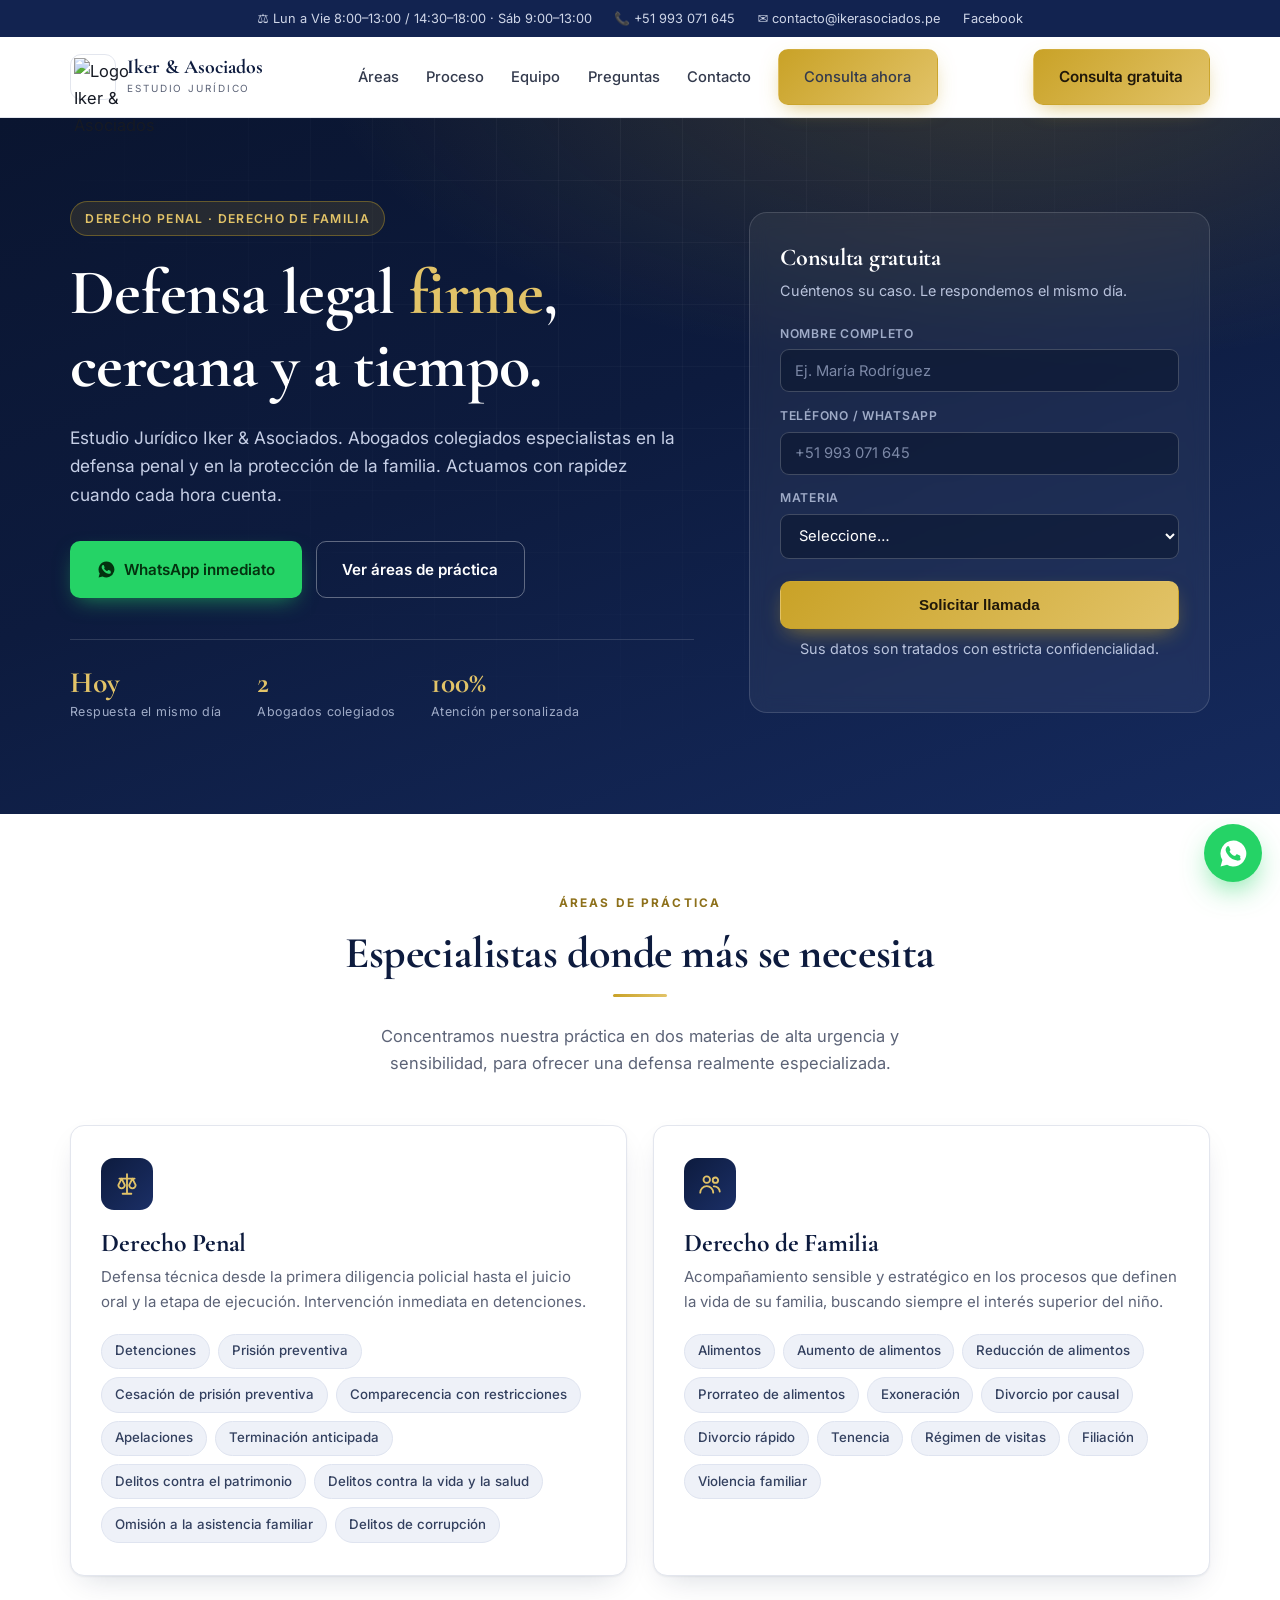
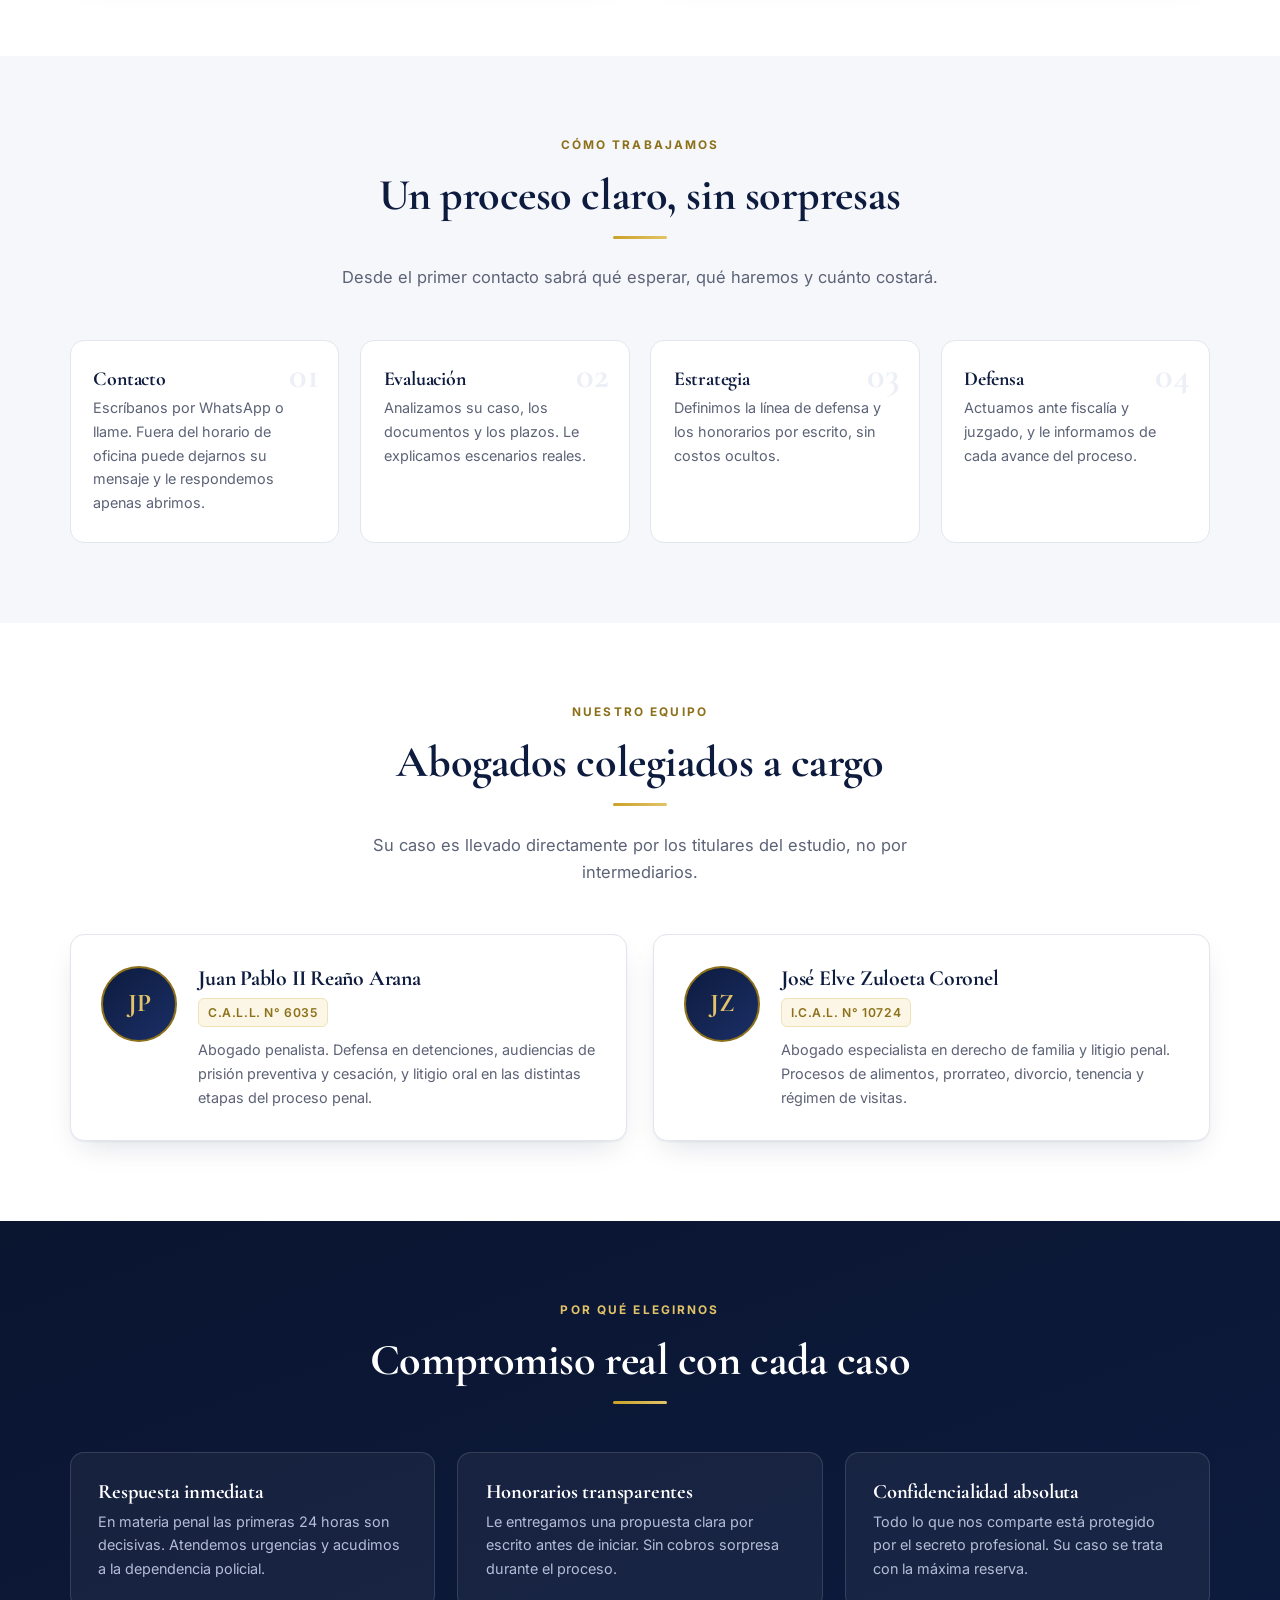
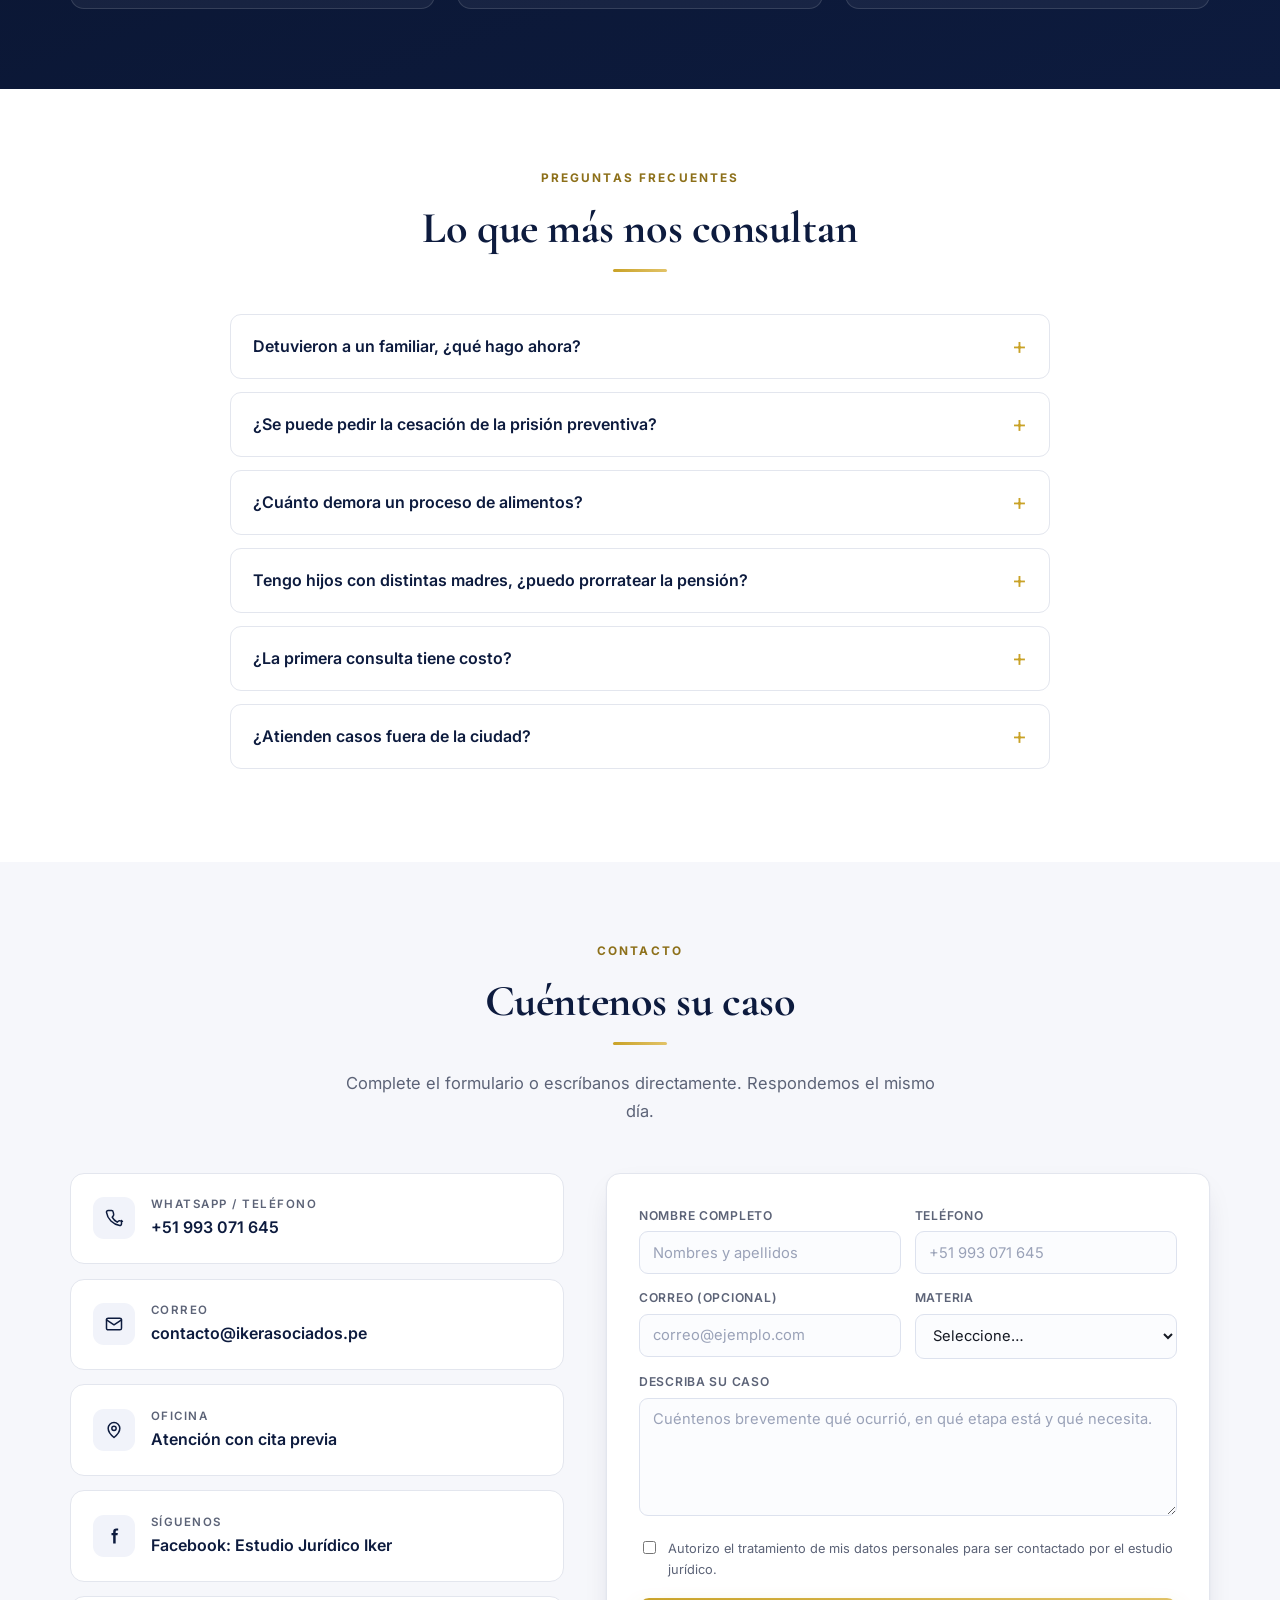
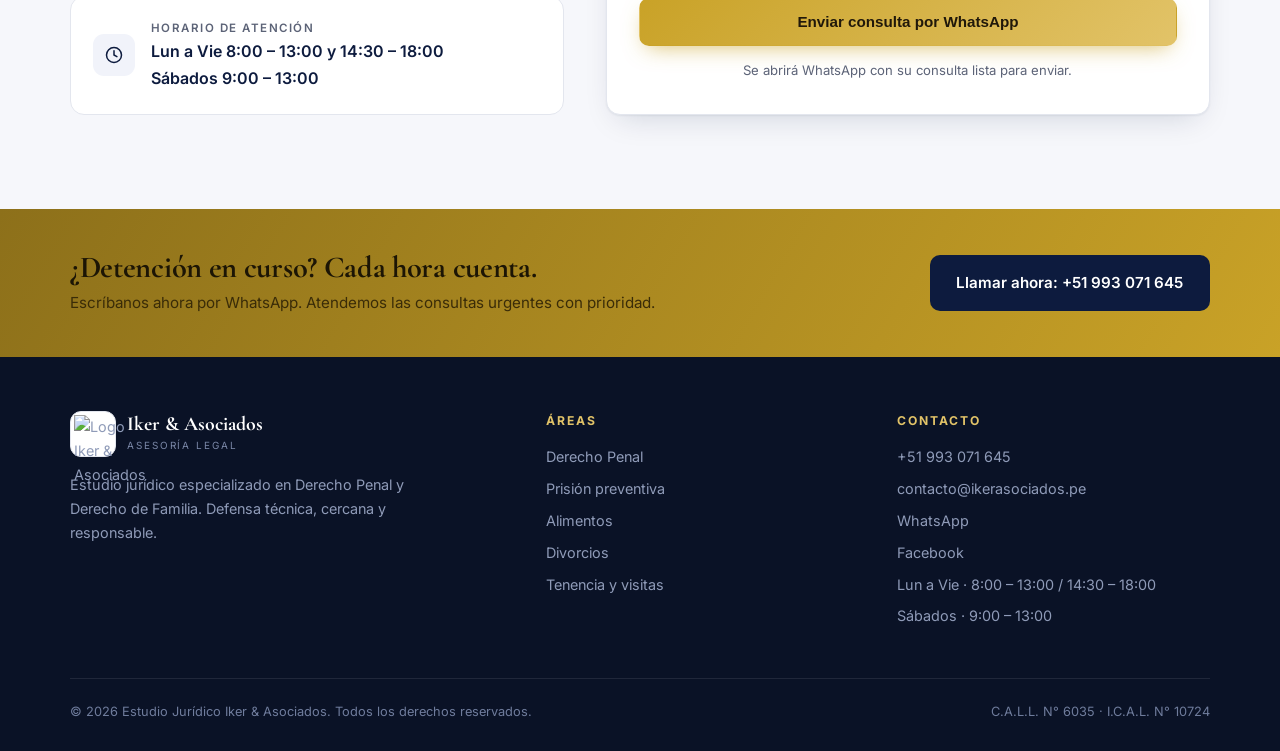
==== commit 31a41448: "Actualiza horario de atencion real y ajusta mensajes de disponibilidad" ====
--- a/public/index.html
+++ b/public/index.html
@@ -8,7 +8,7 @@
 <meta name="theme-color" content="#0d1b3e">
 <meta property="og:type" content="website">
 <meta property="og:title" content="Estudio Jurídico Iker &amp; Asociados">
-<meta property="og:description" content="Especialistas en Derecho Penal y Derecho de Familia. Defensa inmediata 24/7.">
+<meta property="og:description" content="Especialistas en Derecho Penal y Derecho de Familia. Consulta gratuita y respuesta el mismo día.">
 <meta property="og:locale" content="es_PE">
 <meta property="og:image" content="/logo.svg">
 <meta name="twitter:card" content="summary">
@@ -211,7 +211,7 @@
 
 <div class="topbar">
   <div class="wrap">
-    <span>&#9878;&#65039; Atención de urgencias penales 24/7</span>
+    <span>&#9878;&#65039; Lun a Vie 8:00&ndash;13:00 / 14:30&ndash;18:00 &middot; Sáb 9:00&ndash;13:00</span>
     <a href="tel:+51993071645">&#128222; +51 993 071 645</a>
     <a href="mailto:contacto@ikerasociados.pe">&#9993;&#65039; contacto@ikerasociados.pe</a>
     <a href="https://www.facebook.com/estudiojuridicoiker" target="_blank" rel="noopener">Facebook</a>
@@ -251,7 +251,7 @@
         <a class="btn btn-ghost" href="#areas">Ver áreas de práctica</a>
       </div>
       <div class="trust">
-        <div><strong>24/7</strong><span>Urgencias penales</span></div>
+        <div><strong>Hoy</strong><span>Respuesta el mismo día</span></div>
         <div><strong>2</strong><span>Abogados colegiados</span></div>
         <div><strong>100%</strong><span>Atención personalizada</span></div>
       </div>
@@ -337,7 +337,7 @@
       <p class="sec-lead">Desde el primer contacto sabrá qué esperar, qué haremos y cuánto costará.</p>
     </div>
     <div class="steps">
-      <div class="step rv"><h4>Contacto</h4><p>Escríbanos por WhatsApp o llame. Atendemos urgencias penales a cualquier hora.</p></div>
+      <div class="step rv"><h4>Contacto</h4><p>Escríbanos por WhatsApp o llame. Fuera del horario de oficina puede dejarnos su mensaje y le respondemos apenas abrimos.</p></div>
       <div class="step rv"><h4>Evaluación</h4><p>Analizamos su caso, los documentos y los plazos. Le explicamos escenarios reales.</p></div>
       <div class="step rv"><h4>Estrategia</h4><p>Definimos la línea de defensa y los honorarios por escrito, sin costos ocultos.</p></div>
       <div class="step rv"><h4>Defensa</h4><p>Actuamos ante fiscalía y juzgado, y le informamos de cada avance del proceso.</p></div>
@@ -436,7 +436,7 @@
         </a>
         <div class="cbox">
           <span class="ci"><svg viewBox="0 0 24 24"><circle cx="12" cy="12" r="9"/><path d="M12 7v5l3.5 2"/></svg></span>
-          <span><small>Horario</small><strong>Lun a Sáb 8:00 &ndash; 20:00 &middot; Urgencias 24/7</strong></span>
+          <span><small>Horario de atención</small><strong>Lun a Vie 8:00 &ndash; 13:00 y 14:30 &ndash; 18:00<br>Sábados 9:00 &ndash; 13:00</strong></span>
         </div>
       </div>
 
@@ -469,7 +469,7 @@
   <div class="wrap">
     <div>
       <h3>¿Detención en curso? Cada hora cuenta.</h3>
-      <p>Atendemos urgencias penales las 24 horas, todos los días del año.</p>
+      <p>Escríbanos ahora por WhatsApp. Atendemos las consultas urgentes con prioridad.</p>
     </div>
     <a class="btn btn-dark" href="tel:+51993071645">Llamar ahora: +51 993 071 645</a>
   </div>
@@ -500,9 +500,10 @@
         <ul>
           <li><a href="tel:+51993071645">+51 993 071 645</a></li>
           <li><a href="mailto:contacto@ikerasociados.pe">contacto@ikerasociados.pe</a></li>
-          <li><a href="https://wa.me/51993071645" target="_blank" rel="noopener">WhatsApp 24/7</a></li>
+          <li><a href="https://wa.me/51993071645" target="_blank" rel="noopener">WhatsApp</a></li>
           <li><a href="https://www.facebook.com/estudiojuridicoiker" target="_blank" rel="noopener">Facebook</a></li>
-          <li>Lun a Sáb &middot; 8:00 &ndash; 20:00</li>
+          <li>Lun a Vie &middot; 8:00 &ndash; 13:00 / 14:30 &ndash; 18:00</li>
+          <li>Sábados &middot; 9:00 &ndash; 13:00</li>
         </ul>
       </div>
     </div>
@@ -518,7 +519,7 @@
 </a>
 
 <script type="application/ld+json">
-{"@context":"https://schema.org","@type":"LegalService","name":"Estudio Jurídico Iker & Asociados","description":"Abogados especialistas en Derecho Penal y Derecho de Familia.","telephone":"+51993071645","email":"contacto@ikerasociados.pe","areaServed":"PE","priceRange":"$$","logo":"/logo.svg","sameAs":["https://www.facebook.com/estudiojuridicoiker"],"openingHours":"Mo-Sa 08:00-20:00","employee":[{"@type":"Person","name":"Juan Pablo II Reaño Arana","jobTitle":"Abogado","identifier":"C.A.L.L. N° 6035"},{"@type":"Person","name":"José Elve Zuloeta Coronel","jobTitle":"Abogado","identifier":"I.C.A.L. N° 10724"}],"knowsAbout":["Derecho Penal","Prisión preventiva","Cesación de prisión preventiva","Alimentos","Divorcio","Tenencia","Régimen de visitas"]}
+{"@context":"https://schema.org","@type":"LegalService","name":"Estudio Jurídico Iker & Asociados","description":"Abogados especialistas en Derecho Penal y Derecho de Familia.","telephone":"+51993071645","email":"contacto@ikerasociados.pe","areaServed":"PE","priceRange":"$$","logo":"/logo.svg","sameAs":["https://www.facebook.com/estudiojuridicoiker"],"openingHours":["Mo-Fr 08:00-13:00","Mo-Fr 14:30-18:00","Sa 09:00-13:00"],"employee":[{"@type":"Person","name":"Juan Pablo II Reaño Arana","jobTitle":"Abogado","identifier":"C.A.L.L. N° 6035"},{"@type":"Person","name":"José Elve Zuloeta Coronel","jobTitle":"Abogado","identifier":"I.C.A.L. N° 10724"}],"knowsAbout":["Derecho Penal","Prisión preventiva","Cesación de prisión preventiva","Alimentos","Divorcio","Tenencia","Régimen de visitas"]}
 </script>
 
 <script>
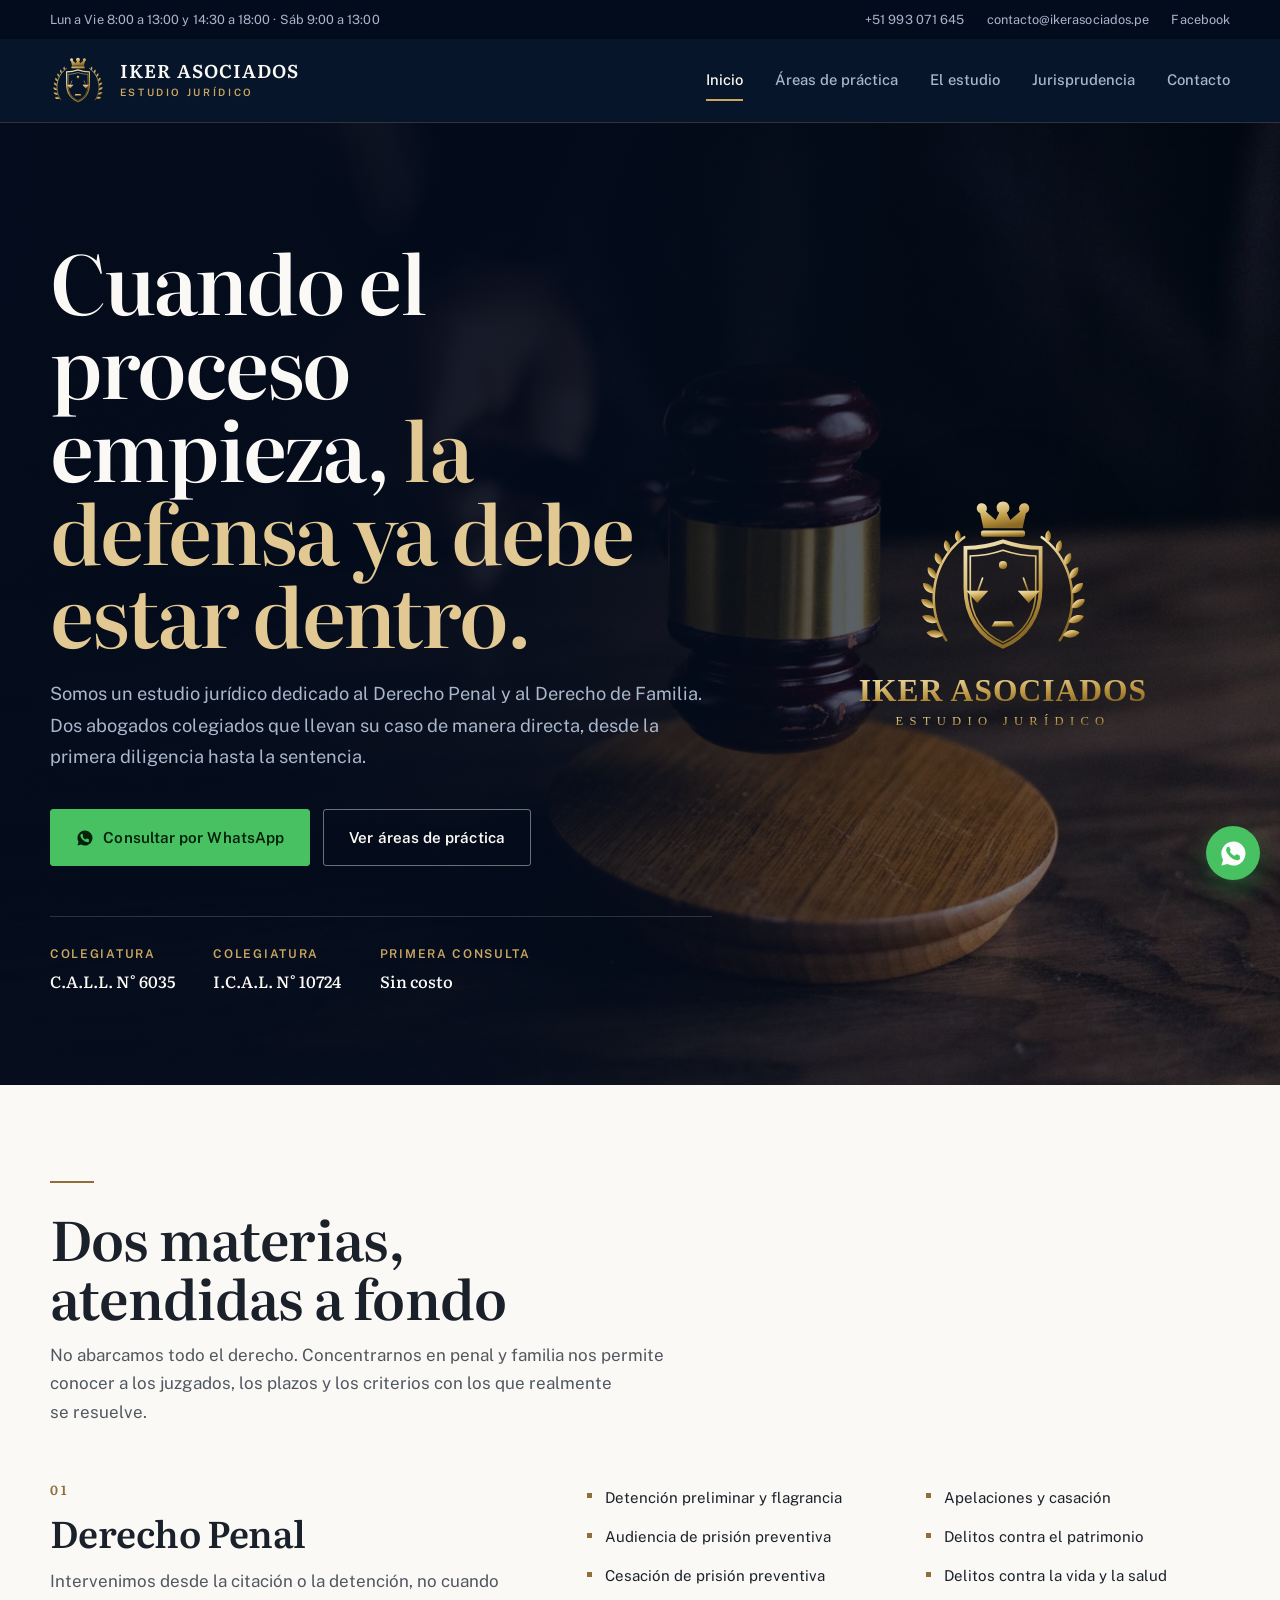
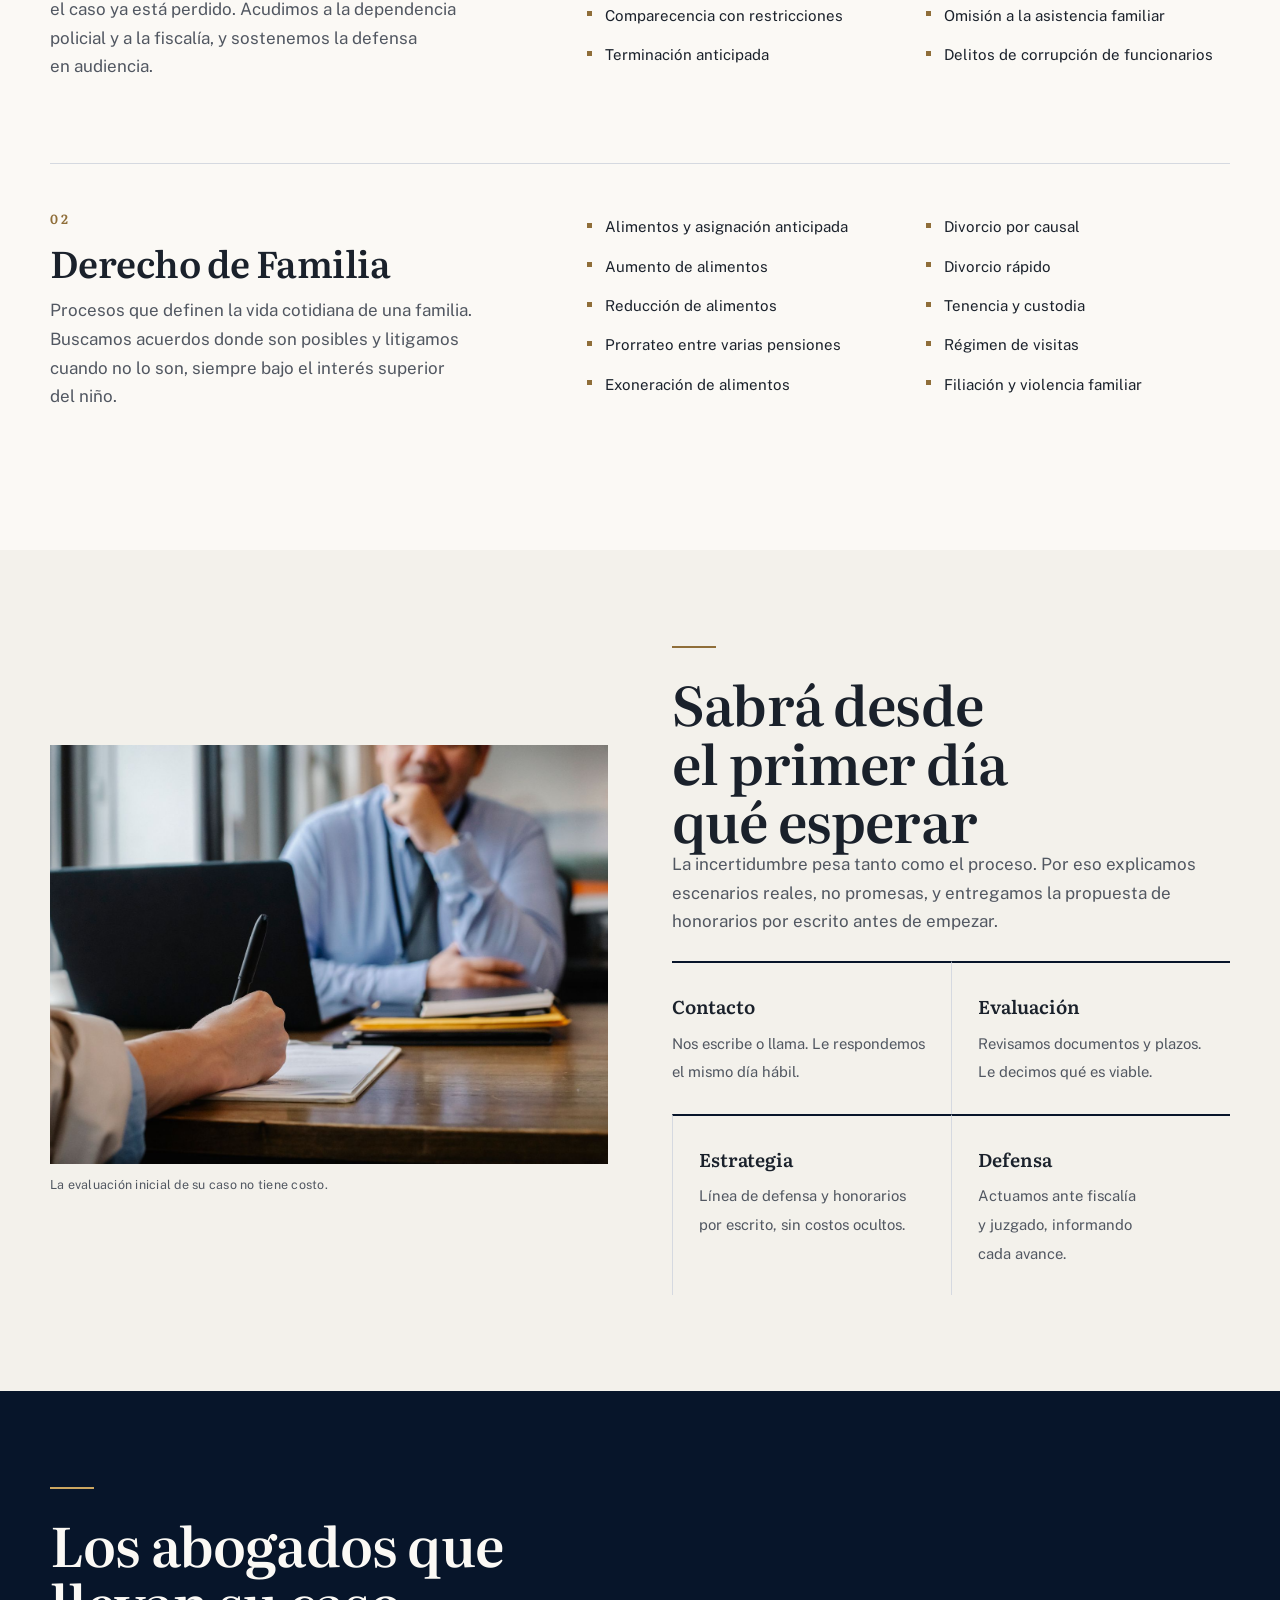
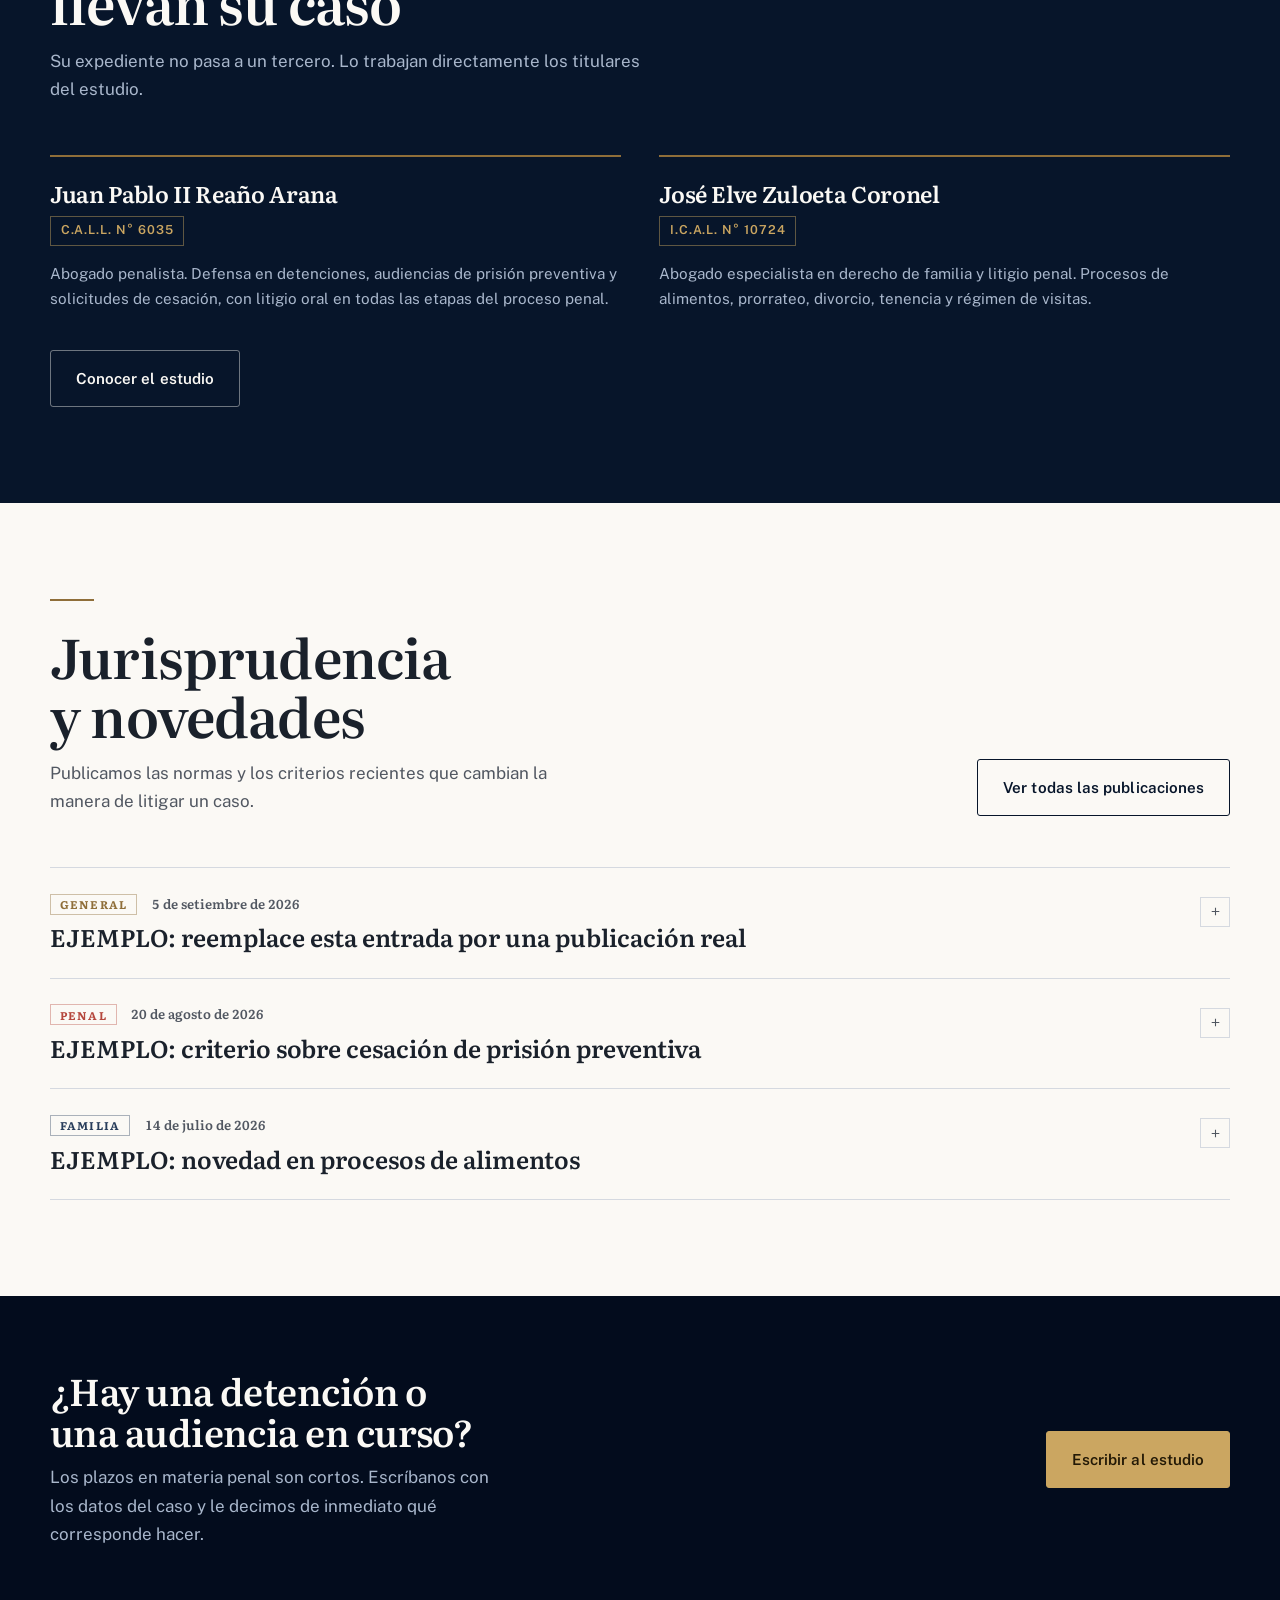
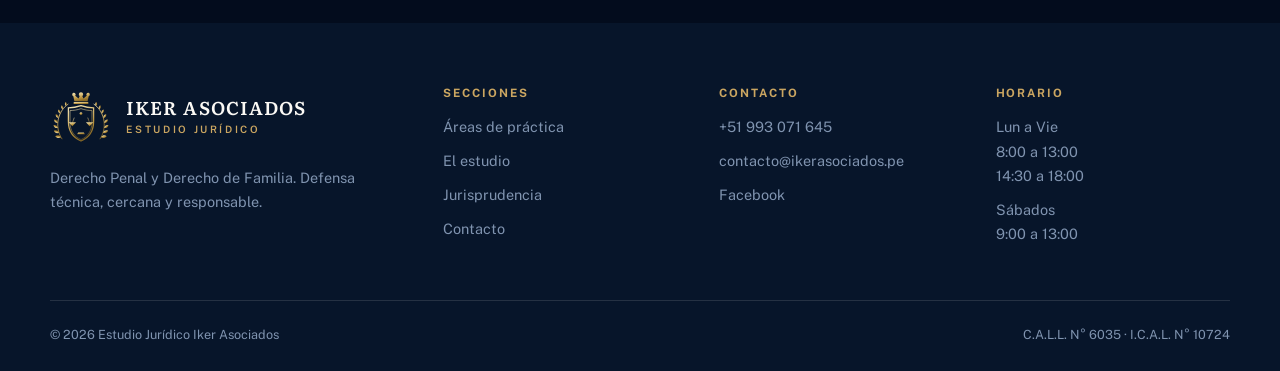
==== commit a879e58a: "Rediseno completo: sitio multipagina en azul noche - Cinco paginas (portada, areas, estudio, jurispr" ====
--- a/public/index.html
+++ b/public/index.html
@@ -3,576 +3,260 @@
 <head>
 <meta charset="UTF-8">
 <meta name="viewport" content="width=device-width, initial-scale=1">
-<title>Iker &amp; Asociados | Estudio Jurídico &mdash; Derecho Penal y de Familia</title>
-<meta name="description" content="Estudio Jurídico Iker &amp; Asociados. Abogados especialistas en Derecho Penal (detenciones, prisión preventiva, cesación) y Derecho de Familia (alimentos, divorcios, tenencia, régimen de visitas). Asesoría legal inmediata.">
-<meta name="theme-color" content="#0d1b3e">
+<title>Iker Asociados | Estudio Jurídico penal y de familia</title>
+<meta name="description" content="Estudio jurídico especializado en Derecho Penal y Derecho de Familia. Defensa en detenciones, prisión preventiva y cesación; alimentos, divorcios, tenencia y régimen de visitas. Primera consulta sin costo.">
+<meta name="theme-color" content="#0b1426">
 <meta property="og:type" content="website">
-<meta property="og:title" content="Estudio Jurídico Iker &amp; Asociados">
-<meta property="og:description" content="Especialistas en Derecho Penal y Derecho de Familia. Consulta gratuita y respuesta el mismo día.">
+<meta property="og:title" content="Iker Asociados | Estudio Jurídico">
+<meta property="og:description" content="Derecho Penal y Derecho de Familia. Defensa técnica, honorarios por escrito, respuesta el mismo día.">
+<meta property="og:image" content="assets/img/escudo.svg">
 <meta property="og:locale" content="es_PE">
-<meta property="og:image" content="/logo.svg">
-<meta name="twitter:card" content="summary">
+<link rel="icon" type="image/svg+xml" href="assets/img/favicon.svg">
+<link rel="apple-touch-icon" href="assets/img/favicon.svg">
 <link rel="preconnect" href="https://fonts.googleapis.com">
 <link rel="preconnect" href="https://fonts.gstatic.com" crossorigin>
-<link href="https://fonts.googleapis.com/css2?family=Cormorant+Garamond:wght@500;600;700&family=Inter:wght@400;500;600;700&display=swap" rel="stylesheet">
-<link rel="icon" type="image/svg+xml" href="/favicon.svg">
-<link rel="apple-touch-icon" href="/favicon.svg">
-<link rel="mask-icon" href="/favicon.svg" color="#0d1b3e">
-<style>
-*,*::before,*::after{box-sizing:border-box}
-:root{
-  --navy:#0d1b3e; --navy-800:#122350; --navy-700:#1b2f66;
-  --gold:#c9a227; --gold-soft:#e2c368; --gold-dim:#8d701a;
-  --ink:#161a24; --muted:#5c6377; --line:#e3e6ee;
-  --bg:#ffffff; --bg-alt:#f6f7fb; --card:#ffffff;
-  --wa:#25d366;
-  --shadow:0 1px 2px rgba(13,27,62,.06),0 12px 32px -12px rgba(13,27,62,.18);
-  --radius:14px; --max:1140px;
-}
-html{scroll-behavior:smooth;-webkit-text-size-adjust:100%}
-body{margin:0;background:var(--bg);color:var(--ink);font-family:Inter,system-ui,-apple-system,"Segoe UI",sans-serif;font-size:16.5px;line-height:1.65;overflow-x:hidden}
-img{max-width:100%;display:block}
-a{color:inherit;text-decoration:none}
-h1,h2,h3,h4{font-family:"Cormorant Garamond",Georgia,serif;font-weight:700;line-height:1.14;margin:0;letter-spacing:-.01em}
-.wrap{width:min(100% - 2.5rem,var(--max));margin-inline:auto}
-.eyebrow{font-family:Inter,sans-serif;font-size:.74rem;font-weight:700;letter-spacing:.18em;text-transform:uppercase;color:var(--gold-dim);margin:0 0 .9rem}
-.rule{width:54px;height:3px;background:linear-gradient(90deg,var(--gold),var(--gold-soft));border-radius:3px;margin:1rem 0 1.6rem}
-.center{text-align:center}.center .rule{margin-inline:auto}
-
-.btn{display:inline-flex;align-items:center;gap:.55rem;font-weight:600;font-size:.95rem;padding:.92rem 1.6rem;border-radius:10px;border:1.5px solid transparent;cursor:pointer;transition:transform .18s ease,box-shadow .18s ease,background .18s ease,color .18s ease;white-space:nowrap}
-.btn:hover{transform:translateY(-2px)}
-.btn-gold{background:linear-gradient(135deg,var(--gold),var(--gold-soft));color:#20180a;box-shadow:0 8px 22px -8px rgba(201,162,39,.7)}
-.btn-ghost{border-color:rgba(255,255,255,.34);color:#fff}
-.btn-ghost:hover{background:rgba(255,255,255,.1)}
-.btn-wa{background:var(--wa);color:#04310f;box-shadow:0 8px 22px -8px rgba(37,211,102,.65)}
-.btn-dark{background:var(--navy);color:#fff}
-
-.topbar{background:var(--navy-800);color:#cfd6e8;font-size:.8rem;padding:.5rem 0}
-.topbar .wrap{display:flex;gap:1.4rem;justify-content:center;flex-wrap:wrap;align-items:center}
-.topbar a:hover{color:var(--gold-soft)}
-header.nav{position:sticky;top:0;z-index:60;background:rgba(255,255,255,.92);backdrop-filter:blur(12px);border-bottom:1px solid var(--line);transition:box-shadow .25s}
-header.nav.scrolled{box-shadow:0 6px 24px -14px rgba(13,27,62,.5)}
-.nav-in{display:flex;align-items:center;justify-content:space-between;gap:1rem;padding:.72rem 0}
-.brand{display:flex;align-items:center;gap:.7rem}
-.brand .mark{width:46px;height:46px;border-radius:11px;background:#fff;border:1px solid var(--line);display:grid;place-items:center;flex:none;padding:3px}
-.brand .mark img{width:100%;height:100%;object-fit:contain}
-.brand b{display:block;font-family:"Cormorant Garamond",serif;font-size:1.24rem;line-height:1.05;color:var(--navy)}
-.brand i{display:block;font-style:normal;font-size:.62rem;letter-spacing:.19em;text-transform:uppercase;color:var(--muted);margin-top:2px}
-.menu{display:flex;align-items:center;gap:1.7rem}
-.menu a{font-size:.92rem;font-weight:500;color:#333a4d;position:relative}
-.menu a:not(.btn)::after{content:"";position:absolute;left:0;bottom:-6px;height:2px;width:0;background:var(--gold);transition:width .25s}
-.menu a:not(.btn):hover::after{width:100%}
-.nav-cta{display:inline-flex}
-.burger{display:none;background:none;border:0;padding:.4rem;cursor:pointer}
-.burger span{display:block;width:23px;height:2px;background:var(--navy);margin:5px 0;transition:.3s}
-.burger.open span:nth-child(1){transform:translateY(7px) rotate(45deg)}
-.burger.open span:nth-child(2){opacity:0}
-.burger.open span:nth-child(3){transform:translateY(-7px) rotate(-45deg)}
-
-.hero{position:relative;background:
-  radial-gradient(1100px 520px at 78% -10%,rgba(201,162,39,.22),transparent 62%),
-  linear-gradient(160deg,#0a1530 0%,var(--navy) 45%,#152a5e 100%);
-  color:#fff;padding:5.2rem 0 5.6rem;overflow:hidden}
-.hero::after{content:"";position:absolute;inset:0;background-image:linear-gradient(rgba(255,255,255,.045) 1px,transparent 1px),linear-gradient(90deg,rgba(255,255,255,.045) 1px,transparent 1px);background-size:62px 62px;-webkit-mask-image:radial-gradient(ellipse at 50% 0%,#000,transparent 72%);mask-image:radial-gradient(ellipse at 50% 0%,#000,transparent 72%);pointer-events:none}
-.hero .wrap{position:relative;z-index:2;display:grid;grid-template-columns:1.15fr .85fr;gap:3.4rem;align-items:center}
-.hero h1{font-size:clamp(2.5rem,5.4vw,4rem);color:#fff}
-.hero h1 em{font-style:normal;color:var(--gold-soft)}
-.hero p.lead{color:#c6cfe6;font-size:1.08rem;max-width:56ch;margin:1.3rem 0 2rem}
-.badge{display:inline-flex;align-items:center;gap:.5rem;background:rgba(201,162,39,.14);border:1px solid rgba(201,162,39,.4);color:var(--gold-soft);font-size:.76rem;font-weight:600;letter-spacing:.11em;text-transform:uppercase;padding:.42rem .9rem;border-radius:999px;margin-bottom:1.3rem}
-.hero-actions{display:flex;gap:.85rem;flex-wrap:wrap}
-.trust{display:flex;gap:2.2rem;flex-wrap:wrap;margin-top:2.6rem;padding-top:1.7rem;border-top:1px solid rgba(255,255,255,.14)}
-.trust div strong{display:block;font-family:"Cormorant Garamond",serif;font-size:1.85rem;color:var(--gold-soft);line-height:1}
-.trust div span{font-size:.78rem;color:#9fabc7;letter-spacing:.04em}
-.hero-card{background:rgba(255,255,255,.055);border:1px solid rgba(255,255,255,.14);border-radius:18px;padding:1.9rem;backdrop-filter:blur(9px)}
-.hero-card h3{color:#fff;font-size:1.5rem}
-.hero-card p{color:#b9c3dc;font-size:.9rem;margin:.5rem 0 1.3rem}
-.field{margin-bottom:.85rem}
-.field label{display:block;font-size:.76rem;font-weight:600;letter-spacing:.06em;text-transform:uppercase;color:#9fabc7;margin-bottom:.35rem}
-.field input,.field select,.field textarea{width:100%;padding:.72rem .85rem;border-radius:9px;border:1px solid rgba(255,255,255,.2);background:rgba(10,20,45,.55);color:#fff;font-family:inherit;font-size:.92rem;transition:border-color .2s,box-shadow .2s}
-.field input::placeholder,.field textarea::placeholder{color:#7c88a6}
-.field input:focus,.field select:focus,.field textarea:focus{outline:none;border-color:var(--gold);box-shadow:0 0 0 3px rgba(201,162,39,.2)}
-.field select option{background:#0d1b3e;color:#fff}
-.hero-card .btn{width:100%;justify-content:center;margin-top:.5rem}
-.mini{font-size:.73rem;color:#8794b3;text-align:center;margin:.8rem 0 0}
-.mini.ok{color:#7fe0a5}.mini.err{color:#ff9b93}
-
-section{padding:5rem 0}
-.alt{background:var(--bg-alt)}
-h2.sec{font-size:clamp(2rem,3.6vw,2.75rem);color:var(--navy)}
-.sec-lead{color:var(--muted);max-width:62ch;margin:.4rem 0 0}
-.center .sec-lead{margin-inline:auto}
-
-.grid2{display:grid;grid-template-columns:repeat(2,1fr);gap:1.6rem;margin-top:3rem}
-.area{background:var(--card);border:1px solid var(--line);border-radius:var(--radius);padding:2rem 1.9rem;box-shadow:var(--shadow);position:relative;overflow:hidden;transition:transform .22s ease,box-shadow .22s ease,border-color .22s}
-.area::before{content:"";position:absolute;left:0;top:0;bottom:0;width:4px;background:linear-gradient(180deg,var(--gold),var(--gold-dim));transform:scaleY(0);transform-origin:top;transition:transform .3s ease}
-.area:hover{transform:translateY(-5px);box-shadow:0 20px 44px -22px rgba(13,27,62,.42);border-color:#d5dae8}
-.area:hover::before{transform:scaleY(1)}
-.area .ico{width:52px;height:52px;border-radius:13px;background:linear-gradient(135deg,var(--navy),var(--navy-700));display:grid;place-items:center;margin-bottom:1.1rem}
-.area .ico svg{width:26px;height:26px;stroke:var(--gold-soft);fill:none;stroke-width:1.7;stroke-linecap:round;stroke-linejoin:round}
-.area h3{font-size:1.6rem;color:var(--navy)}
-.area > p{color:var(--muted);font-size:.94rem;margin:.5rem 0 1.2rem}
-.tags{display:flex;flex-wrap:wrap;gap:.5rem;padding:0;margin:0;list-style:none}
-.tags li{font-size:.83rem;font-weight:500;color:#33405f;background:#eef1f8;border:1px solid #dfe4f0;border-radius:999px;padding:.36rem .8rem}
-.area:hover .tags li{background:#fff}
-
-.steps{display:grid;grid-template-columns:repeat(4,1fr);gap:1.3rem;margin-top:3rem;counter-reset:s}
-.step{background:#fff;border:1px solid var(--line);border-radius:var(--radius);padding:1.7rem 1.4rem;position:relative}
-.step::before{counter-increment:s;content:"0" counter(s);position:absolute;top:1.1rem;right:1.2rem;font-family:"Cormorant Garamond",serif;font-size:2.3rem;font-weight:700;color:#eceff6;line-height:1}
-.step h4{font-size:1.24rem;color:var(--navy);margin-bottom:.35rem;position:relative}
-.step p{font-size:.9rem;color:var(--muted);margin:0}
-
-.lawyers{display:grid;grid-template-columns:repeat(2,1fr);gap:1.6rem;margin-top:3rem}
-.lawyer{display:flex;gap:1.3rem;align-items:flex-start;background:#fff;border:1px solid var(--line);border-radius:var(--radius);padding:1.9rem;box-shadow:var(--shadow)}
-.avatar{width:76px;height:76px;flex:none;border-radius:50%;background:linear-gradient(140deg,var(--navy),var(--navy-700));color:var(--gold-soft);display:grid;place-items:center;font-family:"Cormorant Garamond",serif;font-size:1.6rem;font-weight:700;border:2px solid var(--gold-dim)}
-.lawyer h3{font-size:1.36rem;color:var(--navy)}
-.cip{display:inline-block;font-size:.76rem;font-weight:600;letter-spacing:.05em;color:var(--gold-dim);background:#fbf6e6;border:1px solid #efe2b6;border-radius:6px;padding:.2rem .55rem;margin:.5rem 0 .7rem}
-.lawyer p{font-size:.9rem;color:var(--muted);margin:0}
-
-.dark{background:linear-gradient(160deg,#0a1530,var(--navy));color:#fff}
-.dark h2.sec{color:#fff}.dark .sec-lead{color:#b3bdd6}.dark .eyebrow{color:var(--gold-soft)}
-.why{display:grid;grid-template-columns:repeat(3,1fr);gap:1.4rem;margin-top:3rem}
-.why div{padding:1.7rem;border-radius:var(--radius);background:rgba(255,255,255,.05);border:1px solid rgba(255,255,255,.13)}
-.why h4{color:#fff;font-size:1.28rem;margin-bottom:.4rem}
-.why p{color:#b3bdd6;font-size:.9rem;margin:0}
-
-.faq{max-width:820px;margin:2.6rem auto 0}
-details{border:1px solid var(--line);border-radius:11px;background:#fff;margin-bottom:.8rem;overflow:hidden}
-details[open]{border-color:#d3d9ea;box-shadow:var(--shadow)}
-summary{cursor:pointer;list-style:none;padding:1.15rem 3rem 1.15rem 1.35rem;font-weight:600;font-size:1rem;color:var(--navy);position:relative}
-summary::-webkit-details-marker{display:none}
-summary::after{content:"+";position:absolute;right:1.35rem;top:50%;transform:translateY(-50%);font-size:1.45rem;color:var(--gold);font-weight:400}
-details[open] summary::after{content:"\2212"}
-details p{margin:0;padding:0 1.35rem 1.3rem;color:var(--muted);font-size:.94rem}
-
-.contact-grid{display:grid;grid-template-columns:.9fr 1.1fr;gap:2.6rem;margin-top:3rem;align-items:start}
-.cbox{background:#fff;border:1px solid var(--line);border-radius:var(--radius);padding:1.35rem;display:flex;gap:1rem;align-items:center;margin-bottom:.9rem;transition:border-color .2s,transform .2s}
-.cbox:hover{border-color:var(--gold);transform:translateX(4px)}
-.cbox .ci{width:42px;height:42px;border-radius:11px;background:#f1f3fa;display:grid;place-items:center;flex:none}
-.cbox .ci svg{width:20px;height:20px;stroke:var(--navy);fill:none;stroke-width:1.8;stroke-linecap:round;stroke-linejoin:round}
-.cbox small{display:block;font-size:.72rem;letter-spacing:.13em;text-transform:uppercase;color:var(--muted);font-weight:600}
-.cbox strong{font-size:1rem;color:var(--navy);font-weight:600}
-form.main{background:#fff;border:1px solid var(--line);border-radius:var(--radius);padding:2rem;box-shadow:var(--shadow)}
-form.main .field label{color:var(--muted)}
-form.main input,form.main select,form.main textarea{background:#fbfcfe;border-color:#dde2ee;color:var(--ink)}
-form.main input::placeholder,form.main textarea::placeholder{color:#9aa2b8}
-form.main textarea{min-height:118px;resize:vertical}
-.row2{display:grid;grid-template-columns:1fr 1fr;gap:.85rem}
-.consent{display:flex;gap:.6rem;align-items:flex-start;font-size:.8rem;color:var(--muted);margin:.4rem 0 1.1rem}
-.consent input{width:auto;margin-top:.2rem;accent-color:var(--gold-dim)}
-form.main .btn{width:100%;justify-content:center}
-.formnote{margin:.9rem 0 0;font-size:.82rem;text-align:center;color:var(--muted)}
-.formnote.ok{color:#0d7a3f;font-weight:600}
-.formnote.err{color:#b3261e;font-weight:600}
-
-.band{background:linear-gradient(120deg,var(--gold-dim),var(--gold));color:#1c1505;padding:2.6rem 0}
-.band .wrap{display:flex;justify-content:space-between;align-items:center;gap:1.6rem;flex-wrap:wrap}
-.band h3{font-size:1.9rem;color:#1c1505}
-.band p{margin:.3rem 0 0;font-size:.95rem;color:#3a2c08}
-
-footer{background:#0a1226;color:#8f9bb8;padding:3.4rem 0 1.8rem;font-size:.9rem}
-.fgrid{display:grid;grid-template-columns:1.4fr 1fr 1fr;gap:2.4rem}
-footer h5{font-family:Inter,sans-serif;font-size:.76rem;letter-spacing:.16em;text-transform:uppercase;color:var(--gold-soft);margin:0 0 .9rem;font-weight:700}
-footer ul{list-style:none;padding:0;margin:0}
-footer li{margin-bottom:.5rem}
-footer a:hover{color:#fff}
-footer .brand b{color:#fff}
-footer .brand i{color:#7b88a8}
-.fbot{border-top:1px solid rgba(255,255,255,.09);margin-top:2.6rem;padding-top:1.4rem;display:flex;justify-content:space-between;gap:1rem;flex-wrap:wrap;font-size:.8rem;color:#6f7c9c}
-
-.float{position:fixed;right:18px;bottom:18px;z-index:80;width:58px;height:58px;border-radius:50%;background:var(--wa);display:grid;place-items:center;box-shadow:0 12px 30px -8px rgba(37,211,102,.75);animation:pulse 2.6s infinite}
-.float svg{width:31px;height:31px;fill:#fff}
-@keyframes pulse{0%,100%{box-shadow:0 12px 30px -8px rgba(37,211,102,.75),0 0 0 0 rgba(37,211,102,.5)}50%{box-shadow:0 12px 30px -8px rgba(37,211,102,.75),0 0 0 14px rgba(37,211,102,0)}}
-
-.rv{opacity:0;transform:translateY(22px);transition:opacity .6s ease,transform .6s ease}
-.rv.in{opacity:1;transform:none}
-
-@media (max-width:960px){
-  .hero .wrap,.contact-grid{grid-template-columns:1fr}
-  .steps{grid-template-columns:repeat(2,1fr)}
-  .why,.fgrid{grid-template-columns:1fr}
-}
-@media (max-width:760px){
-  .menu{position:fixed;left:0;right:0;top:104px;background:#fff;flex-direction:column;align-items:stretch;gap:0;padding:.6rem 1.25rem 1.4rem;border-bottom:1px solid var(--line);box-shadow:0 20px 40px -20px rgba(13,27,62,.4);display:none}
-  .menu.show{display:flex}
-  .menu a:not(.btn){padding:.85rem 0;border-bottom:1px solid var(--line)}
-  .menu .btn{margin-top:.9rem;justify-content:center}
-  .burger{display:block}
-  .nav-cta{display:none}
-  .grid2,.lawyers,.steps{grid-template-columns:1fr}
-  .row2{grid-template-columns:1fr}
-  section{padding:3.6rem 0}
-  .topbar .wrap{gap:.9rem;font-size:.74rem}
-  .lawyer{flex-direction:column}
-}
-@media (prefers-reduced-motion:reduce){*{animation:none!important;transition:none!important}.rv{opacity:1;transform:none}}
-</style>
+<link rel="preload" as="image" href="assets/img/hero-martillo.jpg">
+<link href="https://fonts.googleapis.com/css2?family=Literata:opsz,wght@7..72,500;7..72,600;7..72,700&family=Public+Sans:wght@400;500;600;700&display=swap" rel="stylesheet">
+<link rel="stylesheet" href="assets/css/site.css">
 </head>
 <body>
 
-<div class="topbar">
-  <div class="wrap">
-    <span>&#9878;&#65039; Lun a Vie 8:00&ndash;13:00 / 14:30&ndash;18:00 &middot; Sáb 9:00&ndash;13:00</span>
-    <a href="tel:+51993071645">&#128222; +51 993 071 645</a>
-    <a href="mailto:contacto@ikerasociados.pe">&#9993;&#65039; contacto@ikerasociados.pe</a>
-    <a href="https://www.facebook.com/estudiojuridicoiker" target="_blank" rel="noopener">Facebook</a>
+<div class="cinta">
+  <div class="env">
+    <span>Lun a Vie 8:00 a 13:00 y 14:30 a 18:00 &middot; Sáb 9:00 a 13:00</span>
+    <span class="cinta-datos">
+      <a href="tel:+51993071645">+51 993 071 645</a>
+      <a href="mailto:contacto@ikerasociados.pe">contacto@ikerasociados.pe</a>
+      <a href="https://www.facebook.com/estudiojuridicoiker" target="_blank" rel="noopener">Facebook</a>
+    </span>
   </div>
 </div>
 
-<header class="nav" id="nav">
-  <div class="wrap nav-in">
-    <a class="brand" href="#inicio">
-      <span class="mark"><img src="/logo.svg" alt="Logo Iker &amp; Asociados" width="46" height="46"></span>
-      <span><b>Iker &amp; Asociados</b><i>Estudio Jurídico</i></span>
+<header class="tope">
+  <div class="env">
+    <a class="marca" href="index.html">
+      <img src="assets/img/marca.svg" alt="" width="56" height="56">
+      <span class="marca-txt"><b>IKER ASOCIADOS</b><span>Estudio Jurídico</span></span>
     </a>
-    <nav class="menu" id="menu">
-      <a href="#areas">Áreas</a>
-      <a href="#proceso">Proceso</a>
-      <a href="#equipo">Equipo</a>
-      <a href="#faq">Preguntas</a>
-      <a href="#contacto">Contacto</a>
-      <a class="btn btn-gold" href="https://wa.me/51993071645?text=Hola%2C%20necesito%20asesor%C3%ADa%20legal" target="_blank" rel="noopener">Consulta ahora</a>
+    <nav class="nav" id="nav" data-abierto="false">
+      <a href="index.html" aria-current="page">Inicio</a>
+      <a href="areas.html">Áreas de práctica</a>
+      <a href="estudio.html">El estudio</a>
+      <a href="jurisprudencia.html">Jurisprudencia</a>
+      <a href="contacto.html">Contacto</a>
     </nav>
-    <a class="btn btn-gold nav-cta" href="#contacto">Consulta gratuita</a>
-    <button class="burger" id="burger" aria-label="Abrir menú" aria-expanded="false"><span></span><span></span><span></span></button>
+    <button class="hamburguesa" id="hamburguesa" aria-label="Abrir menú" aria-expanded="false" aria-controls="nav">
+      <span></span><span></span><span></span>
+    </button>
   </div>
 </header>
 
-<section class="hero" id="inicio">
-  <div class="wrap">
+<main>
+
+<section class="portada">
+  <div class="portada__foto">
+    <img src="assets/img/hero-martillo.jpg" alt="Mazo de juez sobre la mesa de audiencias" width="1600" height="1067" fetchpriority="high">
+  </div>
+  <div class="portada__velo"></div>
+  <div class="env">
+    <div class="portada__rejilla">
+      <div>
+        <h1 class="t-hero">Cuando el proceso empieza, <i>la defensa ya debe estar dentro.</i></h1>
+        <p class="plomo-claro">Somos un estudio jurídico dedicado al Derecho Penal y al Derecho de Familia. Dos abogados colegiados que llevan su caso de manera directa, desde la primera diligencia hasta la sentencia.</p>
+        <div class="portada__acciones">
+          <a class="btn btn-wa" href="https://wa.me/51993071645?text=Hola%2C%20necesito%20asesor%C3%ADa%20legal" target="_blank" rel="noopener">
+            <svg viewBox="0 0 24 24" width="18" height="18" fill="currentColor" aria-hidden="true"><path d="M12 2a10 10 0 0 0-8.6 15.1L2 22l5-1.3A10 10 0 1 0 12 2Zm5.6 14.2c-.2.7-1.3 1.3-1.9 1.3-.5 0-1.1.2-3.6-.8-3-1.3-4.9-4.4-5-4.6-.2-.2-1.2-1.6-1.2-3s.8-2.1 1-2.4c.2-.3.5-.3.7-.3h.5c.2 0 .4 0 .6.5l.9 2.1c.1.2 0 .4 0 .5l-.4.5c-.1.2-.3.3-.1.6.1.3.7 1.2 1.5 1.9 1 .9 1.9 1.2 2.2 1.3.2.1.4.1.6-.1l.8-1c.2-.2.3-.2.6-.1l2 1c.3.1.4.2.5.3 0 .1 0 .6-.2 1.3Z"/></svg>
+            Consultar por WhatsApp
+          </a>
+          <a class="btn btn-linea" href="areas.html">Ver áreas de práctica</a>
+        </div>
+        <div class="credenciales">
+          <div><span>Colegiatura</span><b>C.A.L.L. N° 6035</b></div>
+          <div><span>Colegiatura</span><b>I.C.A.L. N° 10724</b></div>
+          <div><span>Primera consulta</span><b>Sin costo</b></div>
+        </div>
+      </div>
+      <div class="portada__escudo">
+        <img src="assets/img/escudo.svg" alt="Escudo del Estudio Jurídico Iker Asociados" width="340" height="327">
+      </div>
+    </div>
+  </div>
+</section>
+
+<section class="seccion">
+  <div class="env">
+    <div class="encabezado surge">
+      <hr class="filete">
+      <h2 class="t-1">Dos materias, atendidas a fondo</h2>
+      <p class="plomo">No abarcamos todo el derecho. Concentrarnos en penal y familia nos permite conocer a los juzgados, los plazos y los criterios con los que realmente se resuelve.</p>
+    </div>
+
+    <div class="materias">
+      <article class="materia surge">
+        <div>
+          <span class="materia__num">01</span>
+          <h3 class="t-2">Derecho Penal</h3>
+          <p class="materia__txt">Intervenimos desde la citación o la detención, no cuando el caso ya está perdido. Acudimos a la dependencia policial y a la fiscalía, y sostenemos la defensa en audiencia.</p>
+        </div>
+        <ul class="materia__lista">
+          <li>Detención preliminar y flagrancia</li>
+          <li>Audiencia de prisión preventiva</li>
+          <li>Cesación de prisión preventiva</li>
+          <li>Comparecencia con restricciones</li>
+          <li>Terminación anticipada</li>
+          <li>Apelaciones y casación</li>
+          <li>Delitos contra el patrimonio</li>
+          <li>Delitos contra la vida y la salud</li>
+          <li>Omisión a la asistencia familiar</li>
+          <li>Delitos de corrupción de funcionarios</li>
+        </ul>
+      </article>
+
+      <article class="materia surge">
+        <div>
+          <span class="materia__num">02</span>
+          <h3 class="t-2">Derecho de Familia</h3>
+          <p class="materia__txt">Procesos que definen la vida cotidiana de una familia. Buscamos acuerdos donde son posibles y litigamos cuando no lo son, siempre bajo el interés superior del niño.</p>
+        </div>
+        <ul class="materia__lista">
+          <li>Alimentos y asignación anticipada</li>
+          <li>Aumento de alimentos</li>
+          <li>Reducción de alimentos</li>
+          <li>Prorrateo entre varias pensiones</li>
+          <li>Exoneración de alimentos</li>
+          <li>Divorcio por causal</li>
+          <li>Divorcio rápido</li>
+          <li>Tenencia y custodia</li>
+          <li>Régimen de visitas</li>
+          <li>Filiación y violencia familiar</li>
+        </ul>
+      </article>
+    </div>
+  </div>
+</section>
+
+<section class="seccion seccion-papel2">
+  <div class="env">
+    <div class="duo">
+      <figure class="duo__foto surge" style="margin:0">
+        <img src="assets/img/consulta.jpg" alt="Abogado y cliente revisando un expediente sobre el escritorio" width="1600" height="1067" loading="lazy">
+        <figcaption>La evaluación inicial de su caso no tiene costo.</figcaption>
+      </figure>
+      <div class="surge">
+        <hr class="filete">
+        <h2 class="t-1">Sabrá desde el primer día qué esperar</h2>
+        <p class="plomo" style="margin-bottom:1.6rem">La incertidumbre pesa tanto como el proceso. Por eso explicamos escenarios reales, no promesas, y entregamos la propuesta de honorarios por escrito antes de empezar.</p>
+        <ol class="pasos" style="grid-template-columns:1fr 1fr">
+          <li><b>Contacto</b><span>Nos escribe o llama. Le respondemos el mismo día hábil.</span></li>
+          <li><b>Evaluación</b><span>Revisamos documentos y plazos. Le decimos qué es viable.</span></li>
+          <li><b>Estrategia</b><span>Línea de defensa y honorarios por escrito, sin costos ocultos.</span></li>
+          <li><b>Defensa</b><span>Actuamos ante fiscalía y juzgado, informando cada avance.</span></li>
+        </ol>
+      </div>
+    </div>
+  </div>
+</section>
+
+<section class="seccion seccion-noche">
+  <div class="env">
+    <div class="encabezado surge">
+      <hr class="filete filete-claro">
+      <h2 class="t-1">Los abogados que llevan su caso</h2>
+      <p class="plomo-claro">Su expediente no pasa a un tercero. Lo trabajan directamente los titulares del estudio.</p>
+    </div>
+    <div class="abogados">
+      <article class="abogado surge">
+        <h3>Juan Pablo II Reaño Arana</h3>
+        <span class="colegiatura">C.A.L.L. N° 6035</span>
+        <p>Abogado penalista. Defensa en detenciones, audiencias de prisión preventiva y solicitudes de cesación, con litigio oral en todas las etapas del proceso penal.</p>
+      </article>
+      <article class="abogado surge">
+        <h3>José Elve Zuloeta Coronel</h3>
+        <span class="colegiatura">I.C.A.L. N° 10724</span>
+        <p>Abogado especialista en derecho de familia y litigio penal. Procesos de alimentos, prorrateo, divorcio, tenencia y régimen de visitas.</p>
+      </article>
+    </div>
+    <p style="margin-top:2.4rem"><a class="btn btn-linea" href="estudio.html">Conocer el estudio</a></p>
+  </div>
+</section>
+
+<section class="seccion">
+  <div class="env">
+    <div class="encabezado surge" style="display:flex;justify-content:space-between;align-items:end;gap:2rem;max-width:none;flex-wrap:wrap">
+      <div style="max-width:52ch">
+        <hr class="filete">
+        <h2 class="t-1">Jurisprudencia y novedades</h2>
+        <p class="plomo">Publicamos las normas y los criterios recientes que cambian la manera de litigar un caso.</p>
+      </div>
+      <a class="btn btn-linea-oscura" href="jurisprudencia.html">Ver todas las publicaciones</a>
+    </div>
+    <div class="entradas" id="ultimas"></div>
+  </div>
+</section>
+
+<section class="remate">
+  <div class="env">
     <div>
-      <span class="badge">Derecho Penal &middot; Derecho de Familia</span>
-      <h1>Defensa legal <em>firme</em>, cercana y a tiempo.</h1>
-      <p class="lead">Estudio Jurídico Iker &amp; Asociados. Abogados colegiados especialistas en la defensa penal y en la protección de la familia. Actuamos con rapidez cuando cada hora cuenta.</p>
-      <div class="hero-actions">
-        <a class="btn btn-wa" href="https://wa.me/51993071645?text=Hola%2C%20necesito%20asesor%C3%ADa%20legal%20urgente" target="_blank" rel="noopener">
-          <svg viewBox="0 0 24 24" width="19" height="19" fill="currentColor"><path d="M12 2a10 10 0 0 0-8.6 15.1L2 22l5-1.3A10 10 0 1 0 12 2Zm5.6 14.2c-.2.7-1.3 1.3-1.9 1.3-.5 0-1.1.2-3.6-.8-3-1.3-4.9-4.4-5-4.6-.2-.2-1.2-1.6-1.2-3s.8-2.1 1-2.4c.2-.3.5-.3.7-.3h.5c.2 0 .4 0 .6.5l.9 2.1c.1.2 0 .4 0 .5l-.4.5c-.1.2-.3.3-.1.6.1.3.7 1.2 1.5 1.9 1 .9 1.9 1.2 2.2 1.3.2.1.4.1.6-.1l.8-1c.2-.2.3-.2.6-.1l2 1c.3.1.4.2.5.3 0 .1 0 .6-.2 1.3Z"/></svg>
-          WhatsApp inmediato
-        </a>
-        <a class="btn btn-ghost" href="#areas">Ver áreas de práctica</a>
-      </div>
-      <div class="trust">
-        <div><strong>Hoy</strong><span>Respuesta el mismo día</span></div>
-        <div><strong>2</strong><span>Abogados colegiados</span></div>
-        <div><strong>100%</strong><span>Atención personalizada</span></div>
-      </div>
-    </div>
-
-    <aside class="hero-card">
-      <h3>Consulta gratuita</h3>
-      <p>Cuéntenos su caso. Le respondemos el mismo día.</p>
-      <form id="quickForm" novalidate>
-        <div class="field">
-          <label for="qn">Nombre completo</label>
-          <input id="qn" name="nombre" type="text" placeholder="Ej. María Rodríguez" required>
-        </div>
-        <div class="field">
-          <label for="qp">Teléfono / WhatsApp</label>
-          <input id="qp" name="telefono" type="tel" placeholder="+51 993 071 645" required>
-        </div>
-        <div class="field">
-          <label for="qa">Materia</label>
-          <select id="qa" name="materia" required>
-            <option value="">Seleccione&hellip;</option>
-            <option>Derecho Penal &mdash; Detención</option>
-            <option>Derecho Penal &mdash; Prisión preventiva</option>
-            <option>Derecho Penal &mdash; Cesación de prisión preventiva</option>
-            <option>Derecho Penal &mdash; Otros delitos</option>
-            <option>Familia &mdash; Alimentos</option>
-            <option>Familia &mdash; Reducción / Prorrateo</option>
-            <option>Familia &mdash; Divorcio</option>
-            <option>Familia &mdash; Tenencia / Régimen de visitas</option>
-            <option>Otra consulta</option>
-          </select>
-        </div>
-        <button class="btn btn-gold" type="submit">Solicitar llamada</button>
-        <p class="mini" id="quickNote">Sus datos son tratados con estricta confidencialidad.</p>
-      </form>
-    </aside>
-  </div>
-</section>
-
-<section id="areas">
-  <div class="wrap">
-    <div class="center rv">
-      <p class="eyebrow">Áreas de práctica</p>
-      <h2 class="sec">Especialistas donde más se necesita</h2>
-      <div class="rule"></div>
-      <p class="sec-lead">Concentramos nuestra práctica en dos materias de alta urgencia y sensibilidad, para ofrecer una defensa realmente especializada.</p>
-    </div>
-
-    <div class="grid2">
-      <article class="area rv">
-        <div class="ico"><svg viewBox="0 0 24 24"><path d="M12 3v18M5 7h14M7 7l-3 6a3 3 0 0 0 6 0L7 7Zm10 0-3 6a3 3 0 0 0 6 0l-3-6ZM8 21h8"/></svg></div>
-        <h3>Derecho Penal</h3>
-        <p>Defensa técnica desde la primera diligencia policial hasta el juicio oral y la etapa de ejecución. Intervención inmediata en detenciones.</p>
-        <ul class="tags">
-          <li>Detenciones</li><li>Prisión preventiva</li><li>Cesación de prisión preventiva</li>
-          <li>Comparecencia con restricciones</li><li>Apelaciones</li><li>Terminación anticipada</li>
-          <li>Delitos contra el patrimonio</li><li>Delitos contra la vida y la salud</li>
-          <li>Omisión a la asistencia familiar</li><li>Delitos de corrupción</li>
-        </ul>
-      </article>
-
-      <article class="area rv">
-        <div class="ico"><svg viewBox="0 0 24 24"><path d="M9 11a3 3 0 1 0 0-6 3 3 0 0 0 0 6Zm8 0a2.5 2.5 0 1 0 0-5 2.5 2.5 0 0 0 0 5ZM3 20a6 6 0 0 1 12 0M15.5 14.2A5 5 0 0 1 21 19"/></svg></div>
-        <h3>Derecho de Familia</h3>
-        <p>Acompañamiento sensible y estratégico en los procesos que definen la vida de su familia, buscando siempre el interés superior del niño.</p>
-        <ul class="tags">
-          <li>Alimentos</li><li>Aumento de alimentos</li><li>Reducción de alimentos</li>
-          <li>Prorrateo de alimentos</li><li>Exoneración</li><li>Divorcio por causal</li>
-          <li>Divorcio rápido</li><li>Tenencia</li><li>Régimen de visitas</li>
-          <li>Filiación</li><li>Violencia familiar</li>
-        </ul>
-      </article>
-    </div>
-  </div>
-</section>
-
-<section class="alt" id="proceso">
-  <div class="wrap">
-    <div class="center rv">
-      <p class="eyebrow">Cómo trabajamos</p>
-      <h2 class="sec">Un proceso claro, sin sorpresas</h2>
-      <div class="rule"></div>
-      <p class="sec-lead">Desde el primer contacto sabrá qué esperar, qué haremos y cuánto costará.</p>
-    </div>
-    <div class="steps">
-      <div class="step rv"><h4>Contacto</h4><p>Escríbanos por WhatsApp o llame. Fuera del horario de oficina puede dejarnos su mensaje y le respondemos apenas abrimos.</p></div>
-      <div class="step rv"><h4>Evaluación</h4><p>Analizamos su caso, los documentos y los plazos. Le explicamos escenarios reales.</p></div>
-      <div class="step rv"><h4>Estrategia</h4><p>Definimos la línea de defensa y los honorarios por escrito, sin costos ocultos.</p></div>
-      <div class="step rv"><h4>Defensa</h4><p>Actuamos ante fiscalía y juzgado, y le informamos de cada avance del proceso.</p></div>
-    </div>
-  </div>
-</section>
-
-<section id="equipo">
-  <div class="wrap">
-    <div class="center rv">
-      <p class="eyebrow">Nuestro equipo</p>
-      <h2 class="sec">Abogados colegiados a cargo</h2>
-      <div class="rule"></div>
-      <p class="sec-lead">Su caso es llevado directamente por los titulares del estudio, no por intermediarios.</p>
-    </div>
-    <div class="lawyers">
-      <article class="lawyer rv">
-        <div class="avatar">JP</div>
-        <div>
-          <h3>Juan Pablo II Reaño Arana</h3>
-          <span class="cip">C.A.L.L. N° 6035</span>
-          <p>Abogado penalista. Defensa en detenciones, audiencias de prisión preventiva y cesación, y litigio oral en las distintas etapas del proceso penal.</p>
-        </div>
-      </article>
-      <article class="lawyer rv">
-        <div class="avatar">JZ</div>
-        <div>
-          <h3>José Elve Zuloeta Coronel</h3>
-          <span class="cip">I.C.A.L. N° 10724</span>
-          <p>Abogado especialista en derecho de familia y litigio penal. Procesos de alimentos, prorrateo, divorcio, tenencia y régimen de visitas.</p>
-        </div>
-      </article>
-    </div>
-  </div>
-</section>
-
-<section class="dark">
-  <div class="wrap">
-    <div class="center rv">
-      <p class="eyebrow">Por qué elegirnos</p>
-      <h2 class="sec">Compromiso real con cada caso</h2>
-      <div class="rule"></div>
-    </div>
-    <div class="why">
-      <div class="rv"><h4>Respuesta inmediata</h4><p>En materia penal las primeras 24 horas son decisivas. Atendemos urgencias y acudimos a la dependencia policial.</p></div>
-      <div class="rv"><h4>Honorarios transparentes</h4><p>Le entregamos una propuesta clara por escrito antes de iniciar. Sin cobros sorpresa durante el proceso.</p></div>
-      <div class="rv"><h4>Confidencialidad absoluta</h4><p>Todo lo que nos comparte está protegido por el secreto profesional. Su caso se trata con la máxima reserva.</p></div>
-    </div>
-  </div>
-</section>
-
-<section id="faq">
-  <div class="wrap">
-    <div class="center rv">
-      <p class="eyebrow">Preguntas frecuentes</p>
-      <h2 class="sec">Lo que más nos consultan</h2>
-      <div class="rule"></div>
-    </div>
-    <div class="faq">
-      <details class="rv"><summary>Detuvieron a un familiar, ¿qué hago ahora?</summary><p>Contáctenos de inmediato por WhatsApp o teléfono. La detención tiene plazos muy cortos y la presencia de un abogado desde la primera declaración es fundamental para la defensa. Acudimos a la dependencia policial o a la fiscalía.</p></details>
-      <details class="rv"><summary>¿Se puede pedir la cesación de la prisión preventiva?</summary><p>Sí. Cuando surgen nuevos elementos de convicción que demuestran que ya no concurren los motivos que determinaron la medida, se puede solicitar su cesación ante el juez de investigación preparatoria. Evaluamos su caso y preparamos la solicitud con la sustentación adecuada.</p></details>
-      <details class="rv"><summary>¿Cuánto demora un proceso de alimentos?</summary><p>Depende del juzgado y de la carga procesal, pero es un proceso sumarísimo, pensado para ser rápido. Además, puede solicitarse una asignación anticipada de alimentos mientras dura el proceso.</p></details>
-      <details class="rv"><summary>Tengo hijos con distintas madres, ¿puedo prorratear la pensión?</summary><p>Sí. El prorrateo de alimentos permite distribuir proporcionalmente su ingreso entre todas las pensiones cuando la suma de descuentos supera el límite legal. Se tramita ante el juzgado correspondiente.</p></details>
-      <details class="rv"><summary>¿La primera consulta tiene costo?</summary><p>No. La evaluación inicial de su caso es gratuita. Luego de conocer los detalles le presentamos una propuesta de honorarios clara y por escrito.</p></details>
-      <details class="rv"><summary>¿Atienden casos fuera de la ciudad?</summary><p>Sí. Coordinamos consultas por videollamada y WhatsApp, y evaluamos el patrocinio en otras jurisdicciones según la materia y la etapa del proceso.</p></details>
-    </div>
-  </div>
-</section>
-
-<section class="alt" id="contacto">
-  <div class="wrap">
-    <div class="center rv">
-      <p class="eyebrow">Contacto</p>
-      <h2 class="sec">Cuéntenos su caso</h2>
-      <div class="rule"></div>
-      <p class="sec-lead">Complete el formulario o escríbanos directamente. Respondemos el mismo día.</p>
-    </div>
-
-    <div class="contact-grid">
-      <div class="rv">
-        <a class="cbox" href="https://wa.me/51993071645" target="_blank" rel="noopener">
-          <span class="ci"><svg viewBox="0 0 24 24"><path d="M21 15v4a2 2 0 0 1-2.2 2A19 19 0 0 1 3 5.2 2 2 0 0 1 5 3h4a2 2 0 0 1 2 1.7l.6 3a2 2 0 0 1-.6 1.8L9.8 11a15 15 0 0 0 6 6l1.5-1.2a2 2 0 0 1 1.8-.4l3 .6A2 2 0 0 1 21 15Z"/></svg></span>
-          <span><small>WhatsApp / Teléfono</small><strong>+51 993 071 645</strong></span>
-        </a>
-        <a class="cbox" href="mailto:contacto@ikerasociados.pe">
-          <span class="ci"><svg viewBox="0 0 24 24"><rect x="3" y="5" width="18" height="14" rx="2"/><path d="m3 7 9 6 9-6"/></svg></span>
-          <span><small>Correo</small><strong>contacto@ikerasociados.pe</strong></span>
-        </a>
-        <div class="cbox">
-          <span class="ci"><svg viewBox="0 0 24 24"><path d="M12 21s7-5.5 7-11a7 7 0 1 0-14 0c0 5.5 7 11 7 11Z"/><circle cx="12" cy="10" r="2.6"/></svg></span>
-          <span><small>Oficina</small><strong>Atención con cita previa</strong></span>
-        </div>
-        <a class="cbox" href="https://www.facebook.com/estudiojuridicoiker" target="_blank" rel="noopener">
-          <span class="ci"><svg viewBox="0 0 24 24" fill="none"><path d="M14 8.5V7a1.5 1.5 0 0 1 1.5-1.5H17V3h-2.2A3.8 3.8 0 0 0 11 6.8v1.7H9V11h2v10h3V11h2.2l.4-2.5H14Z" fill="var(--navy)" stroke="none"/></svg></span>
-          <span><small>Síguenos</small><strong>Facebook: Estudio Jurídico Iker</strong></span>
-        </a>
-        <div class="cbox">
-          <span class="ci"><svg viewBox="0 0 24 24"><circle cx="12" cy="12" r="9"/><path d="M12 7v5l3.5 2"/></svg></span>
-          <span><small>Horario de atención</small><strong>Lun a Vie 8:00 &ndash; 13:00 y 14:30 &ndash; 18:00<br>Sábados 9:00 &ndash; 13:00</strong></span>
-        </div>
-      </div>
-
-      <form class="main rv" id="mainForm" novalidate>
-        <div class="row2">
-          <div class="field"><label for="n">Nombre completo</label><input id="n" name="nombre" type="text" placeholder="Nombres y apellidos" required></div>
-          <div class="field"><label for="t">Teléfono</label><input id="t" name="telefono" type="tel" placeholder="+51 993 071 645" required></div>
-        </div>
-        <div class="row2">
-          <div class="field"><label for="e">Correo (opcional)</label><input id="e" name="email" type="email" placeholder="correo@ejemplo.com"></div>
-          <div class="field"><label for="m">Materia</label>
-            <select id="m" name="materia" required>
-              <option value="">Seleccione&hellip;</option>
-              <option>Derecho Penal</option>
-              <option>Derecho de Familia</option>
-              <option>Otra consulta</option>
-            </select>
-          </div>
-        </div>
-        <div class="field"><label for="d">Describa su caso</label><textarea id="d" name="mensaje" placeholder="Cuéntenos brevemente qué ocurrió, en qué etapa está y qué necesita." required></textarea></div>
-        <label class="consent"><input type="checkbox" id="c" required><span>Autorizo el tratamiento de mis datos personales para ser contactado por el estudio jurídico.</span></label>
-        <button class="btn btn-gold" type="submit">Enviar consulta por WhatsApp</button>
-        <p class="formnote" id="mainNote">Se abrirá WhatsApp con su consulta lista para enviar.</p>
-      </form>
-    </div>
-  </div>
-</section>
-
-<div class="band">
-  <div class="wrap">
-    <div>
-      <h3>¿Detención en curso? Cada hora cuenta.</h3>
-      <p>Escríbanos ahora por WhatsApp. Atendemos las consultas urgentes con prioridad.</p>
-    </div>
-    <a class="btn btn-dark" href="tel:+51993071645">Llamar ahora: +51 993 071 645</a>
-  </div>
-</div>
-
-<footer>
-  <div class="wrap">
-    <div class="fgrid">
-      <div>
-        <a class="brand" href="#inicio">
-          <span class="mark"><img src="/logo.svg" alt="Logo Iker &amp; Asociados" width="46" height="46"></span>
-          <span><b>Iker &amp; Asociados</b><i>Asesoría Legal</i></span>
-        </a>
-        <p style="max-width:38ch;margin-top:1rem">Estudio jurídico especializado en Derecho Penal y Derecho de Familia. Defensa técnica, cercana y responsable.</p>
-      </div>
-      <div>
-        <h5>Áreas</h5>
+      <h2 class="t-2">¿Hay una detención o una audiencia en curso?</h2>
+      <p>Los plazos en materia penal son cortos. Escríbanos con los datos del caso y le decimos de inmediato qué corresponde hacer.</p>
+    </div>
+    <a class="btn btn-laton" href="contacto.html">Escribir al estudio</a>
+  </div>
+</section>
+
+</main>
+
+<footer class="pie">
+  <div class="env">
+    <div class="pie__rejilla">
+      <div>
+        <div class="pie__marca">
+          <img src="assets/img/marca.svg" alt="" width="62" height="62">
+          <span class="marca-txt"><b>IKER ASOCIADOS</b><span>Estudio Jurídico</span></span>
+        </div>
+        <p style="max-width:34ch">Derecho Penal y Derecho de Familia. Defensa técnica, cercana y responsable.</p>
+      </div>
+      <div>
+        <h4>Secciones</h4>
         <ul>
-          <li><a href="#areas">Derecho Penal</a></li>
-          <li><a href="#areas">Prisión preventiva</a></li>
-          <li><a href="#areas">Alimentos</a></li>
-          <li><a href="#areas">Divorcios</a></li>
-          <li><a href="#areas">Tenencia y visitas</a></li>
-        </ul>
-      </div>
-      <div>
-        <h5>Contacto</h5>
+          <li><a href="areas.html">Áreas de práctica</a></li>
+          <li><a href="estudio.html">El estudio</a></li>
+          <li><a href="jurisprudencia.html">Jurisprudencia</a></li>
+          <li><a href="contacto.html">Contacto</a></li>
+        </ul>
+      </div>
+      <div>
+        <h4>Contacto</h4>
         <ul>
           <li><a href="tel:+51993071645">+51 993 071 645</a></li>
           <li><a href="mailto:contacto@ikerasociados.pe">contacto@ikerasociados.pe</a></li>
-          <li><a href="https://wa.me/51993071645" target="_blank" rel="noopener">WhatsApp</a></li>
           <li><a href="https://www.facebook.com/estudiojuridicoiker" target="_blank" rel="noopener">Facebook</a></li>
-          <li>Lun a Vie &middot; 8:00 &ndash; 13:00 / 14:30 &ndash; 18:00</li>
-          <li>Sábados &middot; 9:00 &ndash; 13:00</li>
-        </ul>
-      </div>
-    </div>
-    <div class="fbot">
-      <span>&copy; <span id="y"></span> Estudio Jurídico Iker &amp; Asociados. Todos los derechos reservados.</span>
+        </ul>
+      </div>
+      <div>
+        <h4>Horario</h4>
+        <ul>
+          <li>Lun a Vie<br>8:00 a 13:00<br>14:30 a 18:00</li>
+          <li>Sábados<br>9:00 a 13:00</li>
+        </ul>
+      </div>
+    </div>
+    <div class="pie__legal">
+      <span>&copy; <span data-anio></span> Estudio Jurídico Iker Asociados</span>
       <span>C.A.L.L. N° 6035 &middot; I.C.A.L. N° 10724</span>
     </div>
   </div>
 </footer>
 
-<a class="float" href="https://wa.me/51993071645?text=Hola%2C%20necesito%20asesor%C3%ADa%20legal" target="_blank" rel="noopener" aria-label="Escribir por WhatsApp">
-  <svg viewBox="0 0 24 24"><path d="M12 2a10 10 0 0 0-8.6 15.1L2 22l5-1.3A10 10 0 1 0 12 2Zm5.6 14.2c-.2.7-1.3 1.3-1.9 1.3-.5 0-1.1.2-3.6-.8-3-1.3-4.9-4.4-5-4.6-.2-.2-1.2-1.6-1.2-3s.8-2.1 1-2.4c.2-.3.5-.3.7-.3h.5c.2 0 .4 0 .6.5l.9 2.1c.1.2 0 .4 0 .5l-.4.5c-.1.2-.3.3-.1.6.1.3.7 1.2 1.5 1.9 1 .9 1.9 1.2 2.2 1.3.2.1.4.1.6-.1l.8-1c.2-.2.3-.2.6-.1l2 1c.3.1.4.2.5.3 0 .1 0 .6-.2 1.3Z"/></svg>
+<a class="flota" href="https://wa.me/51993071645?text=Hola%2C%20necesito%20asesor%C3%ADa%20legal" target="_blank" rel="noopener" aria-label="Escribir por WhatsApp">
+  <svg viewBox="0 0 24 24" aria-hidden="true"><path d="M12 2a10 10 0 0 0-8.6 15.1L2 22l5-1.3A10 10 0 1 0 12 2Zm5.6 14.2c-.2.7-1.3 1.3-1.9 1.3-.5 0-1.1.2-3.6-.8-3-1.3-4.9-4.4-5-4.6-.2-.2-1.2-1.6-1.2-3s.8-2.1 1-2.4c.2-.3.5-.3.7-.3h.5c.2 0 .4 0 .6.5l.9 2.1c.1.2 0 .4 0 .5l-.4.5c-.1.2-.3.3-.1.6.1.3.7 1.2 1.5 1.9 1 .9 1.9 1.2 2.2 1.3.2.1.4.1.6-.1l.8-1c.2-.2.3-.2.6-.1l2 1c.3.1.4.2.5.3 0 .1 0 .6-.2 1.3Z"/></svg>
 </a>
 
 <script type="application/ld+json">
-{"@context":"https://schema.org","@type":"LegalService","name":"Estudio Jurídico Iker & Asociados","description":"Abogados especialistas en Derecho Penal y Derecho de Familia.","telephone":"+51993071645","email":"contacto@ikerasociados.pe","areaServed":"PE","priceRange":"$$","logo":"/logo.svg","sameAs":["https://www.facebook.com/estudiojuridicoiker"],"openingHours":["Mo-Fr 08:00-13:00","Mo-Fr 14:30-18:00","Sa 09:00-13:00"],"employee":[{"@type":"Person","name":"Juan Pablo II Reaño Arana","jobTitle":"Abogado","identifier":"C.A.L.L. N° 6035"},{"@type":"Person","name":"José Elve Zuloeta Coronel","jobTitle":"Abogado","identifier":"I.C.A.L. N° 10724"}],"knowsAbout":["Derecho Penal","Prisión preventiva","Cesación de prisión preventiva","Alimentos","Divorcio","Tenencia","Régimen de visitas"]}
+{"@context":"https://schema.org","@type":"LegalService","name":"Estudio Jurídico Iker Asociados","description":"Abogados especialistas en Derecho Penal y Derecho de Familia.","telephone":"+51993071645","email":"contacto@ikerasociados.pe","areaServed":"PE","priceRange":"$$","sameAs":["https://www.facebook.com/estudiojuridicoiker"],"openingHours":["Mo-Fr 08:00-13:00","Mo-Fr 14:30-18:00","Sa 09:00-13:00"],"employee":[{"@type":"Person","name":"Juan Pablo II Reaño Arana","jobTitle":"Abogado","identifier":"C.A.L.L. N° 6035"},{"@type":"Person","name":"José Elve Zuloeta Coronel","jobTitle":"Abogado","identifier":"I.C.A.L. N° 10724"}],"knowsAbout":["Derecho Penal","Prisión preventiva","Cesación de prisión preventiva","Alimentos","Divorcio","Tenencia","Régimen de visitas"]}
 </script>
 
-<script>
-(function(){
-  var WA = "51993071645";
-  document.getElementById('y').textContent = new Date().getFullYear();
-
-  var burger = document.getElementById('burger'), menu = document.getElementById('menu'), nav = document.getElementById('nav');
-  burger.addEventListener('click', function(){
-    var open = menu.classList.toggle('show');
-    burger.classList.toggle('open', open);
-    burger.setAttribute('aria-expanded', open);
-  });
-  menu.addEventListener('click', function(e){
-    if(e.target.closest('a')){ menu.classList.remove('show'); burger.classList.remove('open'); }
-  });
-  addEventListener('scroll', function(){ nav.classList.toggle('scrolled', scrollY > 8); }, {passive:true});
-
-  var io = new IntersectionObserver(function(es){
-    es.forEach(function(e){ if(e.isIntersecting){ e.target.classList.add('in'); io.unobserve(e.target); } });
-  }, {threshold:.12, rootMargin:'0px 0px -40px'});
-  document.querySelectorAll('.rv').forEach(function(el,i){ el.style.transitionDelay = (i%4)*70 + 'ms'; io.observe(el); });
-
-  function firstInvalid(f){
-    var bad = null;
-    Array.prototype.forEach.call(f.querySelectorAll('[required]'), function(el){
-      var empty = el.type === 'checkbox' ? !el.checked : !el.value.trim();
-      el.style.borderColor = empty ? '#e0655c' : '';
-      if(empty && !bad) bad = el;
-    });
-    if(bad) bad.focus();
-    return bad;
-  }
-  function openWa(msg){ window.open('https://wa.me/' + WA + '?text=' + encodeURIComponent(msg), '_blank', 'noopener'); }
-
-  var qf = document.getElementById('quickForm'), qn = document.getElementById('quickNote');
-  qf.addEventListener('submit', function(ev){
-    ev.preventDefault();
-    if(firstInvalid(qf)){ qn.textContent = 'Complete los campos marcados.'; qn.className = 'mini err'; return; }
-    openWa('Hola, soy ' + qf.nombre.value + '. Materia: ' + qf.materia.value + '. Mi teléfono: ' + qf.telefono.value + '. Necesito asesoría legal.');
-    qn.textContent = 'Abriendo WhatsApp…'; qn.className = 'mini ok'; qf.reset();
-  });
-
-  var mf = document.getElementById('mainForm'), mn = document.getElementById('mainNote');
-  mf.addEventListener('submit', function(ev){
-    ev.preventDefault();
-    if(firstInvalid(mf)){ mn.textContent = 'Complete los campos obligatorios y acepte el tratamiento de datos.'; mn.className = 'formnote err'; return; }
-    openWa('Consulta desde la web\n\nNombre: ' + mf.nombre.value + '\nTeléfono: ' + mf.telefono.value +
-         (mf.email.value ? '\nCorreo: ' + mf.email.value : '') + '\nMateria: ' + mf.materia.value + '\n\nCaso: ' + mf.mensaje.value);
-    mn.textContent = '¡Listo! Se abrió WhatsApp con su consulta.'; mn.className = 'formnote ok';
-    mf.reset(); document.getElementById('c').checked = false;
-  });
-})();
-</script>
+<script src="assets/js/site.js" defer></script>
+<script src="assets/js/jurisprudencia.js" defer></script>
 </body>
 </html>
--- a/public/assets/css/site.css
+++ b/public/assets/css/site.css
@@ -0,0 +1,436 @@
+/* =========================================================
+   Iker Asociados — sistema de diseño
+   Azul noche + latón envejecido + papel cálido
+   Tipografías: Literata (títulos) / Public Sans (texto)
+   ========================================================= */
+
+*,*::before,*::after{box-sizing:border-box}
+
+:root{
+  /* --- azul noche --- */
+  --noche-950: oklch(0.155 0.040 258);
+  --noche-900: oklch(0.196 0.048 258);
+  --noche-850: oklch(0.232 0.052 258);
+  --noche-800: oklch(0.278 0.056 258);
+  --noche-700: oklch(0.352 0.060 258);
+  --noche-600: oklch(0.455 0.062 258);
+  --noche-400: oklch(0.660 0.048 258);
+  --noche-300: oklch(0.775 0.034 258);
+
+  /* --- latón envejecido (uso escaso, nunca en degradado de texto) --- */
+  --laton:      oklch(0.745 0.098 82);
+  --laton-alto: oklch(0.845 0.075 86);
+  --laton-bajo: oklch(0.560 0.082 78);
+
+  /* --- papel --- */
+  --papel:      oklch(0.982 0.005 85);
+  --papel-2:    oklch(0.958 0.008 85);
+  --papel-3:    oklch(0.928 0.010 85);
+  --tinta:      oklch(0.245 0.022 258);
+  --tinta-2:    oklch(0.455 0.018 258);
+  --linea:      oklch(0.885 0.010 258);
+
+  --alerta:     oklch(0.545 0.145 28);
+  --verde:      oklch(0.640 0.130 152);
+
+  --contenido: 1180px;
+  --texto: 68ch;
+
+  --paso: cubic-bezier(0.22, 1, 0.36, 1);
+  --paso-largo: cubic-bezier(0.16, 1, 0.3, 1);
+}
+
+html{-webkit-text-size-adjust:100%}
+@media (prefers-reduced-motion:no-preference){html{scroll-behavior:smooth}}
+
+body{
+  margin:0;
+  background:var(--papel);
+  color:var(--tinta);
+  font-family:"Public Sans",-apple-system,BlinkMacSystemFont,"Segoe UI",Roboto,sans-serif;
+  font-size:1.0625rem;
+  line-height:1.68;
+  font-feature-settings:"kern" 1;
+  -webkit-font-smoothing:antialiased;
+  overflow-x:hidden;
+}
+
+img{display:block;max-width:100%;height:auto}
+a{color:inherit;text-decoration:none}
+:focus-visible{outline:2.5px solid var(--laton);outline-offset:3px;border-radius:2px}
+
+h1,h2,h3,h4{
+  font-family:Literata,Georgia,"Times New Roman",serif;
+  font-weight:600;
+  line-height:1.12;
+  letter-spacing:-0.015em;
+  margin:0;
+  text-wrap:balance;
+}
+p{margin:0}
+p,li{text-wrap:pretty}
+
+.env{width:min(100% - 2.75rem,var(--contenido));margin-inline:auto}
+.env-angosto{width:min(100% - 2.75rem,860px);margin-inline:auto}
+
+/* escala tipográfica, razón 1.32 */
+.t-hero{font-size:clamp(2.65rem,1.5rem + 5.1vw,5.1rem);line-height:1.02;letter-spacing:-0.028em}
+.t-1{font-size:clamp(2.05rem,1.35rem + 2.9vw,3.4rem);line-height:1.08}
+.t-2{font-size:clamp(1.55rem,1.2rem + 1.5vw,2.3rem)}
+.t-3{font-size:clamp(1.22rem,1.1rem + 0.55vw,1.5rem)}
+
+.plomo{color:var(--tinta-2);max-width:var(--texto)}
+.plomo-claro{color:var(--noche-300);max-width:var(--texto)}
+
+/* filete de latón, sustituye a los "kickers" repetidos */
+.filete{width:44px;height:2px;background:var(--laton-bajo);border:0;margin:0 0 1.6rem}
+.filete-claro{background:var(--laton)}
+
+/* ---------- botones ---------- */
+.btn{
+  display:inline-flex;align-items:center;gap:.6rem;
+  font-family:"Public Sans",sans-serif;font-size:.95rem;font-weight:600;
+  letter-spacing:.005em;
+  padding:.92rem 1.55rem;border:1.5px solid transparent;border-radius:3px;
+  cursor:pointer;
+  transition:background-color .28s var(--paso),color .28s var(--paso),border-color .28s var(--paso),transform .28s var(--paso);
+}
+.btn svg{flex:none}
+.btn-laton{background:var(--laton);color:oklch(0.22 0.035 80);border-color:var(--laton)}
+.btn-laton:hover{background:var(--laton-alto);border-color:var(--laton-alto)}
+.btn-noche{background:var(--noche-900);color:var(--papel);border-color:var(--noche-900)}
+.btn-noche:hover{background:var(--noche-800);border-color:var(--noche-800)}
+.btn-linea{border-color:color-mix(in oklch,var(--papel) 42%,transparent);color:var(--papel)}
+.btn-linea:hover{background:color-mix(in oklch,var(--papel) 12%,transparent);border-color:var(--papel)}
+.btn-linea-oscura{border-color:var(--noche-900);color:var(--noche-900)}
+.btn-linea-oscura:hover{background:var(--noche-900);color:var(--papel)}
+.btn-wa{background:oklch(0.72 0.17 148);color:oklch(0.22 0.06 148);border-color:oklch(0.72 0.17 148)}
+.btn-wa:hover{background:oklch(0.78 0.16 148);border-color:oklch(0.78 0.16 148)}
+
+/* ---------- barra superior ---------- */
+.cinta{
+  background:var(--noche-950);color:var(--noche-300);
+  font-size:.795rem;letter-spacing:.005em;
+}
+.cinta .env{display:flex;justify-content:space-between;align-items:center;gap:1.5rem;padding:.55rem 0;flex-wrap:wrap}
+.cinta a{transition:color .22s var(--paso)}
+.cinta a:hover{color:var(--laton-alto)}
+.cinta-datos{display:flex;gap:1.4rem;flex-wrap:wrap}
+
+/* ---------- cabecera ---------- */
+.tope{
+  position:sticky;top:0;z-index:70;
+  background:var(--noche-900);
+  border-bottom:1px solid color-mix(in oklch,var(--laton) 22%,transparent);
+}
+.tope .env{display:flex;align-items:center;justify-content:space-between;gap:1.25rem;padding:.85rem 0}
+.marca{display:flex;align-items:center;gap:.85rem;flex:none}
+.marca img{width:56px;height:56px}
+.marca-txt b{
+  display:block;font-family:Literata,serif;font-size:1.16rem;font-weight:600;
+  color:var(--papel);letter-spacing:.055em;line-height:1.1;
+}
+.marca-txt span{
+  display:block;font-size:.635rem;font-weight:600;letter-spacing:.26em;
+  text-transform:uppercase;color:var(--laton);margin-top:.28rem;
+}
+
+.nav{display:flex;align-items:center;gap:2rem}
+.nav a{
+  font-size:.925rem;font-weight:500;color:var(--noche-300);
+  padding:.35rem 0;position:relative;transition:color .24s var(--paso);
+}
+.nav a:hover{color:var(--papel)}
+.nav a::after{
+  content:"";position:absolute;left:0;right:0;bottom:-2px;height:1.5px;
+  background:var(--laton);transform:scaleX(0);transform-origin:left;
+  transition:transform .35s var(--paso);
+}
+.nav a:hover::after,.nav a[aria-current="page"]::after{transform:scaleX(1)}
+.nav a[aria-current="page"]{color:var(--papel)}
+
+.hamburguesa{display:none;background:none;border:0;padding:.5rem;cursor:pointer}
+.hamburguesa span{display:block;width:24px;height:1.8px;background:var(--papel);margin:5.5px 0;transition:transform .35s var(--paso),opacity .2s}
+.hamburguesa[aria-expanded="true"] span:nth-child(1){transform:translateY(7.3px) rotate(45deg)}
+.hamburguesa[aria-expanded="true"] span:nth-child(2){opacity:0}
+.hamburguesa[aria-expanded="true"] span:nth-child(3){transform:translateY(-7.3px) rotate(-45deg)}
+
+/* ---------- portada ---------- */
+.portada{position:relative;background:var(--noche-950);color:var(--papel);overflow:hidden}
+.portada__foto{position:absolute;inset:0}
+.portada__foto img{width:100%;height:100%;object-fit:cover;object-position:62% 50%}
+.portada__velo{
+  position:absolute;inset:0;
+  background:
+    linear-gradient(96deg, oklch(0.155 0.040 258 / .96) 0%, oklch(0.155 0.040 258 / .90) 42%, oklch(0.175 0.045 258 / .58) 72%, oklch(0.175 0.045 258 / .42) 100%);
+}
+.portada .env{position:relative;z-index:2;padding:clamp(4.2rem,9vw,7.4rem) 0 clamp(3.6rem,7vw,6rem)}
+.portada__rejilla{display:grid;grid-template-columns:minmax(0,1.05fr) minmax(0,.72fr);gap:clamp(2.5rem,5vw,4.5rem);align-items:center}
+.portada h1{color:var(--papel)}
+.portada h1 i{font-style:normal;color:var(--laton-alto)}
+.portada .plomo-claro{margin:1.5rem 0 2.3rem;font-size:1.14rem;line-height:1.72}
+.portada__acciones{display:flex;gap:.85rem;flex-wrap:wrap}
+
+.credenciales{
+  display:flex;gap:2.4rem;flex-wrap:wrap;margin-top:3.1rem;padding-top:1.7rem;
+  border-top:1px solid color-mix(in oklch,var(--papel) 16%,transparent);
+}
+.credenciales div span{display:block;font-size:.755rem;letter-spacing:.14em;text-transform:uppercase;color:var(--laton);font-weight:600}
+.credenciales div b{display:block;font-family:Literata,serif;font-weight:500;font-size:1.02rem;color:var(--papel);margin-top:.25rem}
+
+.portada__escudo{display:grid;place-items:center}
+.portada__escudo img{width:min(100%,340px);filter:drop-shadow(0 18px 44px oklch(0 0 0 / .55))}
+
+/* ---------- secciones ---------- */
+.seccion{padding:clamp(3.8rem,7.5vw,6.6rem) 0}
+.seccion-papel2{background:var(--papel-2)}
+.seccion-noche{background:var(--noche-900);color:var(--papel)}
+.seccion-noche h2,.seccion-noche h3{color:var(--papel)}
+
+.encabezado{max-width:62ch;margin-bottom:clamp(2.4rem,4vw,3.4rem)}
+.encabezado p{margin-top:.9rem}
+
+/* ---------- áreas (composición asimétrica, sin rejilla de tarjetas iguales) ---------- */
+.materias{display:grid;gap:clamp(1.6rem,3vw,2.4rem)}
+.materia{
+  display:grid;grid-template-columns:minmax(0,.86fr) minmax(0,1.14fr);
+  gap:clamp(1.6rem,4vw,3.4rem);align-items:start;
+  padding:clamp(1.9rem,3.4vw,2.9rem) 0;
+  border-top:1px solid var(--linea);
+}
+.materia:first-child{border-top:0;padding-top:0}
+.materia__num{
+  font-family:Literata,serif;font-size:.83rem;font-weight:600;letter-spacing:.2em;
+  color:var(--laton-bajo);display:block;margin-bottom:.75rem;
+}
+.materia h3{margin-bottom:.85rem}
+.materia__txt{color:var(--tinta-2);max-width:46ch}
+.materia__lista{list-style:none;padding:0;margin:0;columns:2;column-gap:2.2rem}
+.materia__lista li{
+  break-inside:avoid;padding:.44rem 0 .44rem 1.15rem;position:relative;
+  font-size:.94rem;color:var(--tinta);
+}
+.materia__lista li::before{
+  content:"";position:absolute;left:0;top:1.05em;width:5px;height:5px;
+  background:var(--laton-bajo);
+}
+.seccion-noche .materia{border-color:color-mix(in oklch,var(--papel) 15%,transparent)}
+.seccion-noche .materia__txt{color:var(--noche-300)}
+.seccion-noche .materia__lista li{color:var(--noche-300)}
+
+/* ---------- pasos ---------- */
+.pasos{list-style:none;padding:0;margin:0;display:grid;grid-template-columns:repeat(auto-fit,minmax(215px,1fr));gap:0}
+.pasos li{padding:1.75rem 1.6rem 1.75rem 0;border-top:2px solid var(--noche-900)}
+.pasos li + li{padding-left:1.6rem;border-left:1px solid var(--linea)}
+.pasos b{display:block;font-family:Literata,serif;font-size:1.16rem;font-weight:600;margin-bottom:.4rem}
+.pasos span{font-size:.925rem;color:var(--tinta-2)}
+
+/* ---------- equipo ---------- */
+.abogados{display:grid;grid-template-columns:repeat(auto-fit,minmax(310px,1fr));gap:clamp(1.6rem,3vw,2.6rem)}
+.abogado{border-top:2px solid var(--laton-bajo);padding-top:1.5rem}
+.abogado h3{font-size:1.42rem;margin-bottom:.5rem}
+.colegiatura{
+  display:inline-block;font-size:.775rem;font-weight:600;letter-spacing:.075em;
+  color:var(--laton-bajo);border:1px solid color-mix(in oklch,var(--laton-bajo) 40%,transparent);
+  padding:.22rem .6rem;margin-bottom:.95rem;
+}
+.abogado p{color:var(--tinta-2);font-size:.95rem}
+.seccion-noche .abogado p{color:var(--noche-300)}
+.seccion-noche .colegiatura{color:var(--laton);border-color:color-mix(in oklch,var(--laton) 45%,transparent)}
+
+/* ---------- bloque con foto ---------- */
+.duo{display:grid;grid-template-columns:repeat(auto-fit,minmax(320px,1fr));gap:clamp(2rem,5vw,4rem);align-items:center}
+.duo__foto{position:relative}
+.duo__foto img{width:100%;aspect-ratio:4/3;object-fit:cover}
+.duo__foto figcaption{
+  margin-top:.7rem;font-size:.78rem;color:var(--tinta-2);letter-spacing:.02em;
+}
+
+/* ---------- horario ---------- */
+.horario{list-style:none;padding:0;margin:1.4rem 0 0;max-width:430px}
+.horario li{
+  display:flex;justify-content:space-between;gap:1.5rem;align-items:baseline;
+  padding:.72rem 0;border-bottom:1px solid var(--linea);
+}
+.horario li:last-child{border-bottom:0}
+.horario dt,.horario b{font-weight:600;font-size:.95rem}
+.horario span{font-variant-numeric:tabular-nums;color:var(--tinta-2);font-size:.95rem;text-align:right}
+.seccion-noche .horario li{border-color:color-mix(in oklch,var(--papel) 15%,transparent)}
+.seccion-noche .horario span{color:var(--noche-300)}
+.horario li.cerrado span{color:var(--tinta-2);font-style:italic}
+
+/* ---------- jurisprudencia ---------- */
+.filtros{display:flex;gap:.5rem;flex-wrap:wrap;margin-bottom:2.2rem}
+.filtro{
+  font-family:"Public Sans",sans-serif;font-size:.855rem;font-weight:600;
+  padding:.45rem 1rem;border:1px solid var(--linea);background:transparent;
+  color:var(--tinta-2);cursor:pointer;border-radius:2px;
+  transition:border-color .24s var(--paso),color .24s var(--paso),background-color .24s var(--paso);
+}
+.filtro:hover{border-color:var(--noche-600);color:var(--tinta)}
+.filtro[aria-pressed="true"]{background:var(--noche-900);border-color:var(--noche-900);color:var(--papel)}
+
+.entradas{display:grid;gap:0}
+.entrada{border-top:1px solid var(--linea)}
+.entrada:last-child{border-bottom:1px solid var(--linea)}
+.entrada__cab{
+  width:100%;display:grid;grid-template-columns:minmax(0,1fr) auto;gap:1.5rem;align-items:start;
+  background:none;border:0;padding:1.6rem 0;cursor:pointer;text-align:left;font:inherit;color:inherit;
+}
+.entrada__meta{display:flex;gap:.9rem;align-items:center;flex-wrap:wrap;margin-bottom:.55rem}
+.etiqueta{
+  font-size:.7rem;font-weight:700;letter-spacing:.11em;text-transform:uppercase;
+  padding:.2rem .55rem;border:1px solid;
+}
+.etiqueta[data-cat="penal"]{color:var(--alerta);border-color:color-mix(in oklch,var(--alerta) 38%,transparent)}
+.etiqueta[data-cat="familia"]{color:var(--noche-700);border-color:color-mix(in oklch,var(--noche-700) 38%,transparent)}
+.etiqueta[data-cat="general"]{color:var(--laton-bajo);border-color:color-mix(in oklch,var(--laton-bajo) 42%,transparent)}
+.fecha{font-size:.815rem;color:var(--tinta-2);font-variant-numeric:tabular-nums}
+.entrada h3{font-size:1.3rem;transition:color .22s var(--paso)}
+.entrada__cab:hover h3{color:var(--noche-700)}
+.mas{
+  flex:none;width:30px;height:30px;border:1px solid var(--linea);
+  display:grid;place-items:center;color:var(--tinta-2);margin-top:.2rem;
+  transition:transform .4s var(--paso),border-color .24s,background-color .24s;
+}
+.entrada__cab[aria-expanded="true"] .mas{transform:rotate(45deg);background:var(--noche-900);border-color:var(--noche-900);color:var(--papel)}
+.entrada__cuerpo{display:grid;grid-template-rows:0fr;transition:grid-template-rows .5s var(--paso-largo)}
+.entrada__cuerpo[data-abierto="true"]{grid-template-rows:1fr}
+.entrada__cuerpo > div{overflow:hidden}
+.entrada__cuerpo p{max-width:var(--texto);color:var(--tinta-2);padding-bottom:.6rem}
+.entrada__cuerpo p + p{padding-top:.9rem}
+.entrada__fuente{
+  display:inline-flex;align-items:center;gap:.4rem;margin:1rem 0 1.8rem;
+  font-size:.865rem;font-weight:600;color:var(--noche-700);
+  border-bottom:1px solid color-mix(in oklch,var(--noche-700) 35%,transparent);padding-bottom:1px;
+}
+.entrada__fuente:hover{color:var(--noche-900);border-color:var(--noche-900)}
+.vacio{padding:3rem 0;color:var(--tinta-2);border-top:1px solid var(--linea)}
+
+/* ---------- formulario ---------- */
+.form{display:grid;gap:1rem}
+.par{display:grid;grid-template-columns:1fr 1fr;gap:1rem}
+.campo{display:grid;gap:.4rem}
+.campo label{font-size:.79rem;font-weight:600;letter-spacing:.07em;text-transform:uppercase;color:var(--tinta-2)}
+.campo input,.campo select,.campo textarea{
+  font:inherit;font-size:.97rem;padding:.78rem .9rem;
+  background:var(--papel);color:var(--tinta);
+  border:1px solid var(--linea);border-radius:2px;
+  transition:border-color .22s var(--paso),box-shadow .22s var(--paso);
+}
+.campo textarea{min-height:130px;resize:vertical}
+.campo input::placeholder,.campo textarea::placeholder{color:oklch(0.68 0.012 258)}
+.campo input:focus,.campo select:focus,.campo textarea:focus{
+  outline:none;border-color:var(--noche-700);box-shadow:0 0 0 3px color-mix(in oklch,var(--noche-700) 14%,transparent);
+}
+.campo input[aria-invalid="true"],.campo select[aria-invalid="true"],.campo textarea[aria-invalid="true"]{border-color:var(--alerta)}
+.acepto{display:flex;gap:.65rem;align-items:flex-start;font-size:.845rem;color:var(--tinta-2);line-height:1.55}
+.acepto input{margin-top:.28rem;accent-color:var(--noche-800);width:16px;height:16px;flex:none}
+.aviso{font-size:.85rem;margin-top:.3rem;min-height:1.2em}
+.aviso[data-estado="error"]{color:var(--alerta);font-weight:600}
+.aviso[data-estado="ok"]{color:var(--verde);font-weight:600}
+
+.form-oscuro .campo label{color:var(--noche-300)}
+.form-oscuro .campo input,.form-oscuro .campo select,.form-oscuro .campo textarea{
+  background:var(--noche-850);color:var(--papel);border-color:color-mix(in oklch,var(--papel) 20%,transparent);
+}
+.form-oscuro .campo input::placeholder,.form-oscuro .campo textarea::placeholder{color:var(--noche-400)}
+.form-oscuro .campo select option{background:var(--noche-850);color:var(--papel)}
+.form-oscuro .acepto{color:var(--noche-300)}
+
+/* ---------- datos de contacto ---------- */
+.contactos{display:grid;gap:0;margin:0;padding:0;list-style:none}
+.contactos li{border-top:1px solid var(--linea)}
+.contactos li:last-child{border-bottom:1px solid var(--linea)}
+.contactos a,.contactos .dato{
+  display:flex;gap:1.1rem;align-items:center;padding:1.15rem 0;
+  transition:padding-left .3s var(--paso);
+}
+.contactos a:hover{padding-left:.5rem}
+.contactos svg{width:19px;height:19px;flex:none;stroke:var(--laton-bajo);fill:none;stroke-width:1.6;stroke-linecap:round;stroke-linejoin:round}
+.contactos span{display:block;font-size:.735rem;letter-spacing:.13em;text-transform:uppercase;color:var(--tinta-2);font-weight:600}
+.contactos b{display:block;font-weight:600;font-size:1.01rem;margin-top:.15rem}
+
+/* ---------- llamada final ---------- */
+.remate{background:var(--noche-950);color:var(--papel);padding:clamp(3rem,6vw,4.6rem) 0}
+.remate .env{display:flex;justify-content:space-between;align-items:center;gap:2rem;flex-wrap:wrap}
+.remate h2{color:var(--papel);max-width:20ch}
+.remate p{color:var(--noche-300);margin-top:.7rem;max-width:46ch}
+
+/* ---------- pie ---------- */
+.pie{background:var(--noche-900);color:var(--noche-400);padding:clamp(3rem,5vw,4rem) 0 1.6rem;font-size:.9rem}
+.pie__rejilla{display:grid;grid-template-columns:minmax(0,1.5fr) repeat(auto-fit,minmax(155px,1fr));gap:2.6rem}
+.pie h4{
+  font-family:"Public Sans",sans-serif;font-size:.72rem;font-weight:700;
+  letter-spacing:.17em;text-transform:uppercase;color:var(--laton);margin-bottom:1rem;
+}
+.pie ul{list-style:none;padding:0;margin:0}
+.pie li{margin-bottom:.6rem}
+.pie a:hover{color:var(--papel)}
+.pie__marca{display:flex;align-items:center;gap:.9rem;margin-bottom:1.1rem}
+.pie__marca img{width:62px;height:62px}
+.pie__legal{
+  border-top:1px solid color-mix(in oklch,var(--papel) 12%,transparent);
+  margin-top:2.8rem;padding-top:1.4rem;
+  display:flex;justify-content:space-between;gap:1.2rem;flex-wrap:wrap;
+  font-size:.79rem;color:var(--noche-400);
+}
+
+/* ---------- WhatsApp flotante ---------- */
+.flota{
+  position:fixed;right:20px;bottom:20px;z-index:80;
+  width:54px;height:54px;border-radius:50%;
+  background:oklch(0.72 0.17 148);display:grid;place-items:center;
+  box-shadow:0 10px 26px oklch(0.55 0.14 148 / .45);
+  transition:transform .3s var(--paso);
+}
+.flota:hover{transform:scale(1.07)}
+.flota svg{width:29px;height:29px;fill:oklch(0.99 0 0)}
+
+/* ---------- aparición ---------- */
+.surge{opacity:0;transform:translateY(16px)}
+.surge.visible{opacity:1;transform:none;transition:opacity .75s var(--paso-largo),transform .75s var(--paso-largo)}
+
+/* ---------- responsive ---------- */
+@media (max-width:1000px){
+  .portada__rejilla{grid-template-columns:1fr}
+  .portada__escudo{order:-1;justify-items:start}
+  .portada__escudo img{width:min(58%,230px)}
+  .materia{grid-template-columns:1fr;gap:1.4rem}
+}
+@media (max-width:820px){
+  .hamburguesa{display:block}
+  .nav{
+    position:absolute;left:0;right:0;top:100%;
+    flex-direction:column;align-items:stretch;gap:0;
+    background:var(--noche-900);
+    border-bottom:1px solid color-mix(in oklch,var(--laton) 22%,transparent);
+    padding:.4rem 1.375rem 1.3rem;
+    display:none;
+  }
+  .nav[data-abierto="true"]{display:flex}
+  .nav a{padding:.95rem 0;border-bottom:1px solid color-mix(in oklch,var(--papel) 10%,transparent)}
+  .nav a::after{display:none}
+  .tope .env{position:relative}
+  .cinta-datos{display:none}
+  .cinta .env{justify-content:center}
+  .materia__lista{columns:1}
+  .par{grid-template-columns:1fr}
+  .pasos li{border-left:0!important;padding-left:0!important}
+  .credenciales{gap:1.7rem}
+}
+@media (max-width:520px){
+  .marca img{width:46px;height:46px}
+  .marca-txt b{font-size:1rem}
+  .portada__acciones .btn{width:100%;justify-content:center}
+}
+
+@media (prefers-reduced-motion:reduce){
+  *,*::before,*::after{animation-duration:.01ms!important;transition-duration:.01ms!important}
+  .surge{opacity:1;transform:none}
+}
+
+@media print{
+  .tope,.cinta,.flota,.remate,.filtros{display:none}
+  body{background:#fff;color:#000}
+}
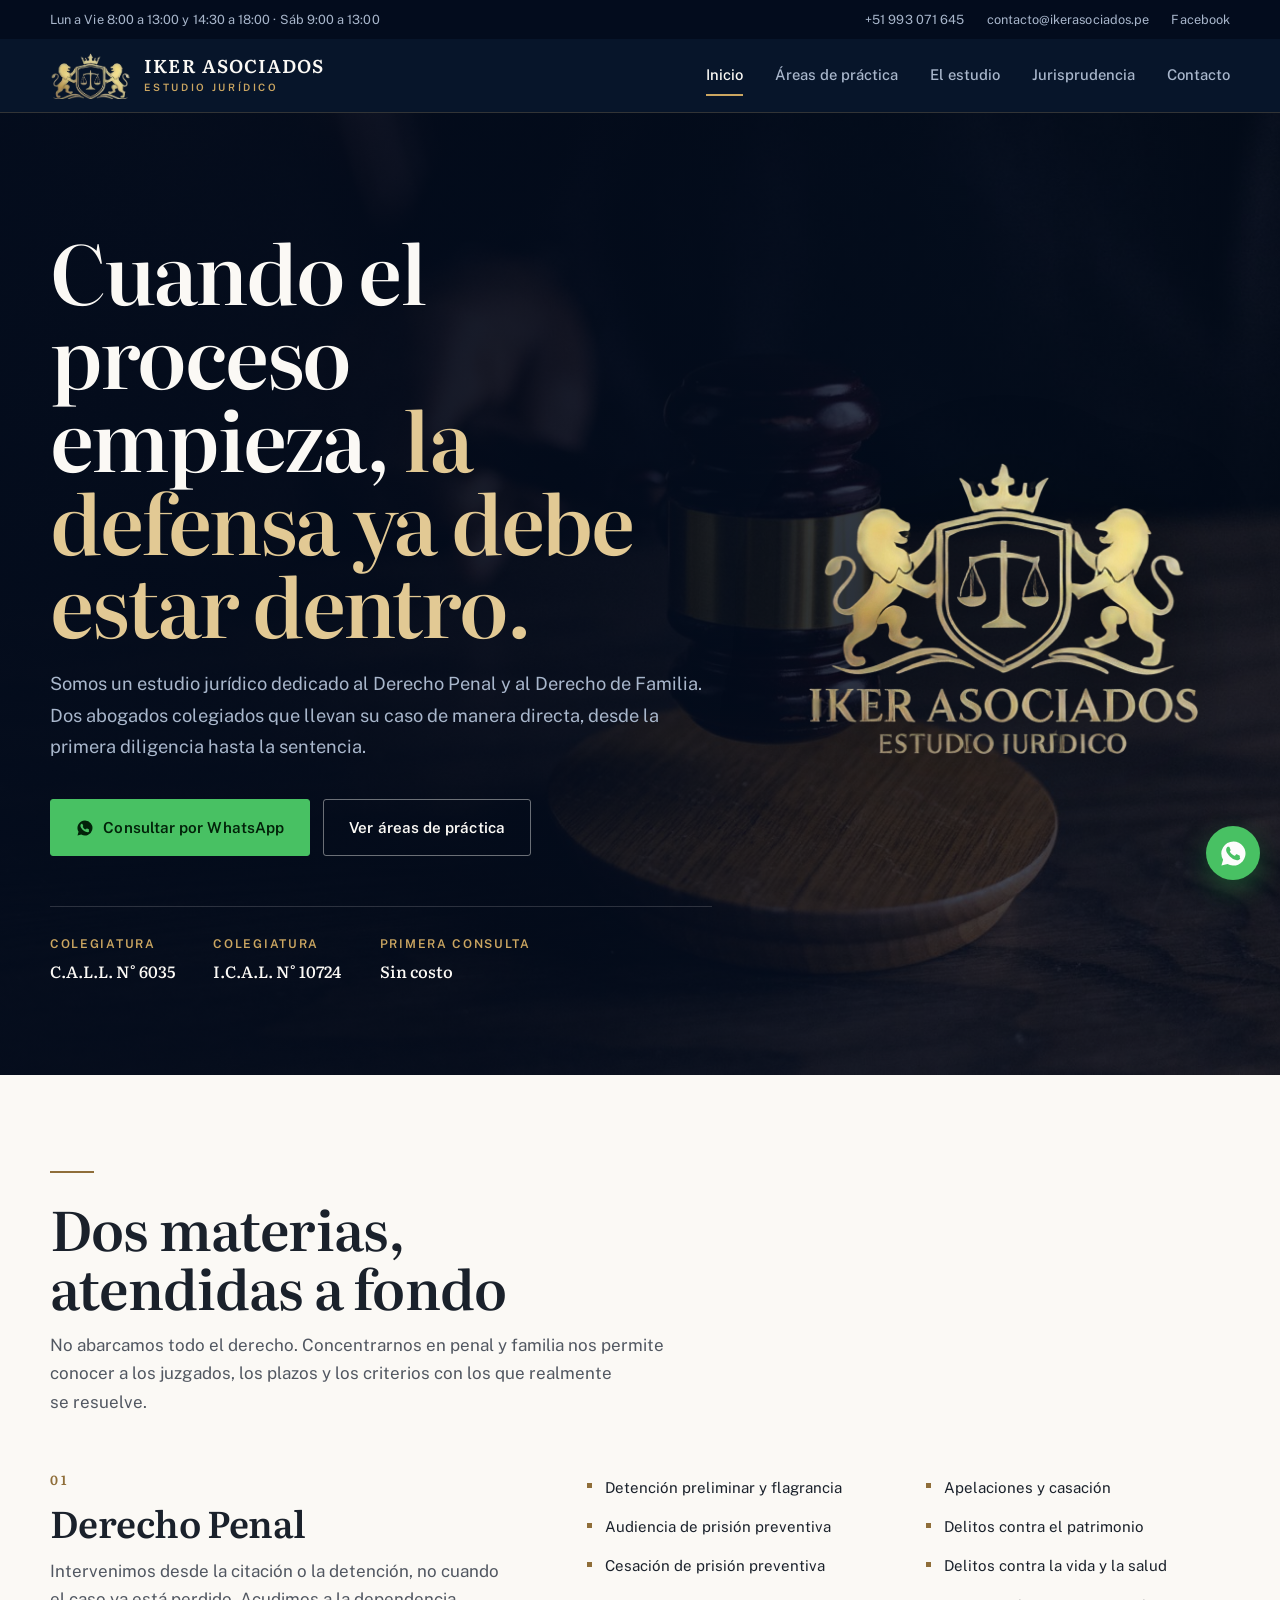
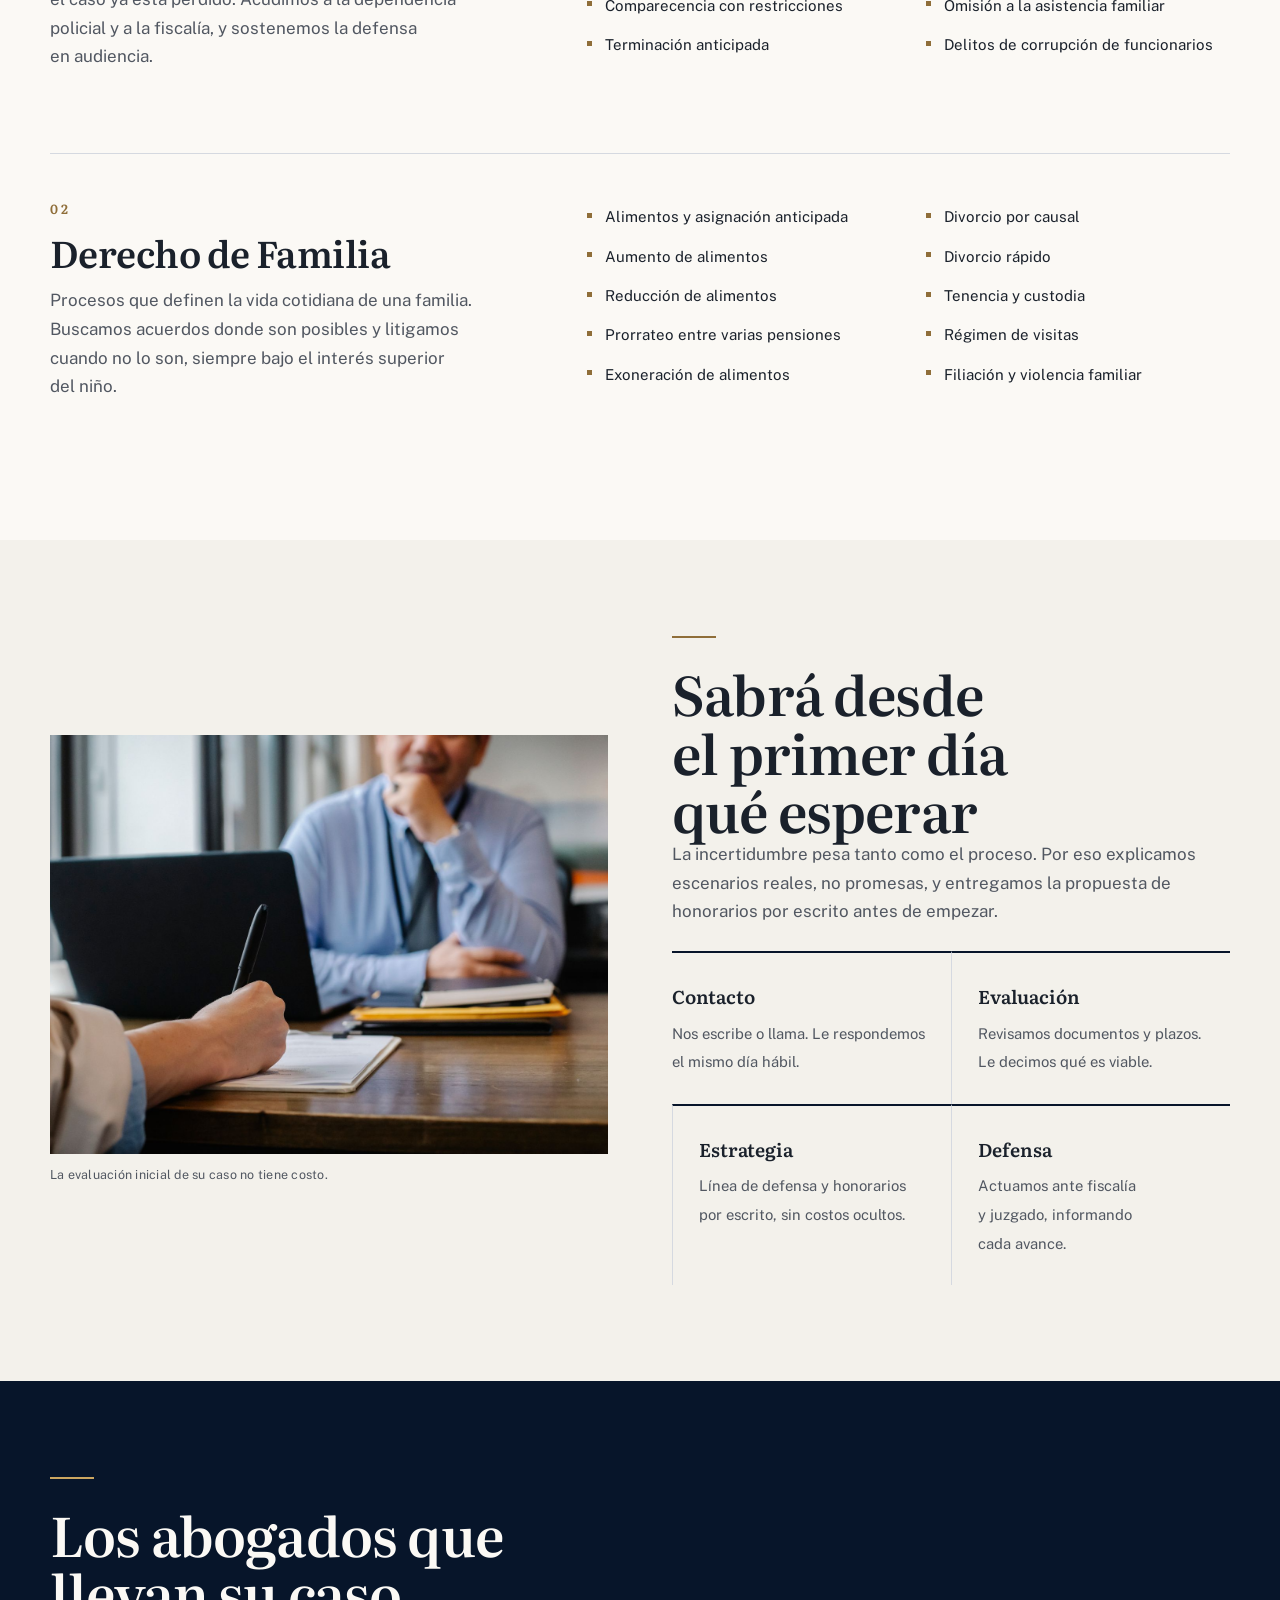
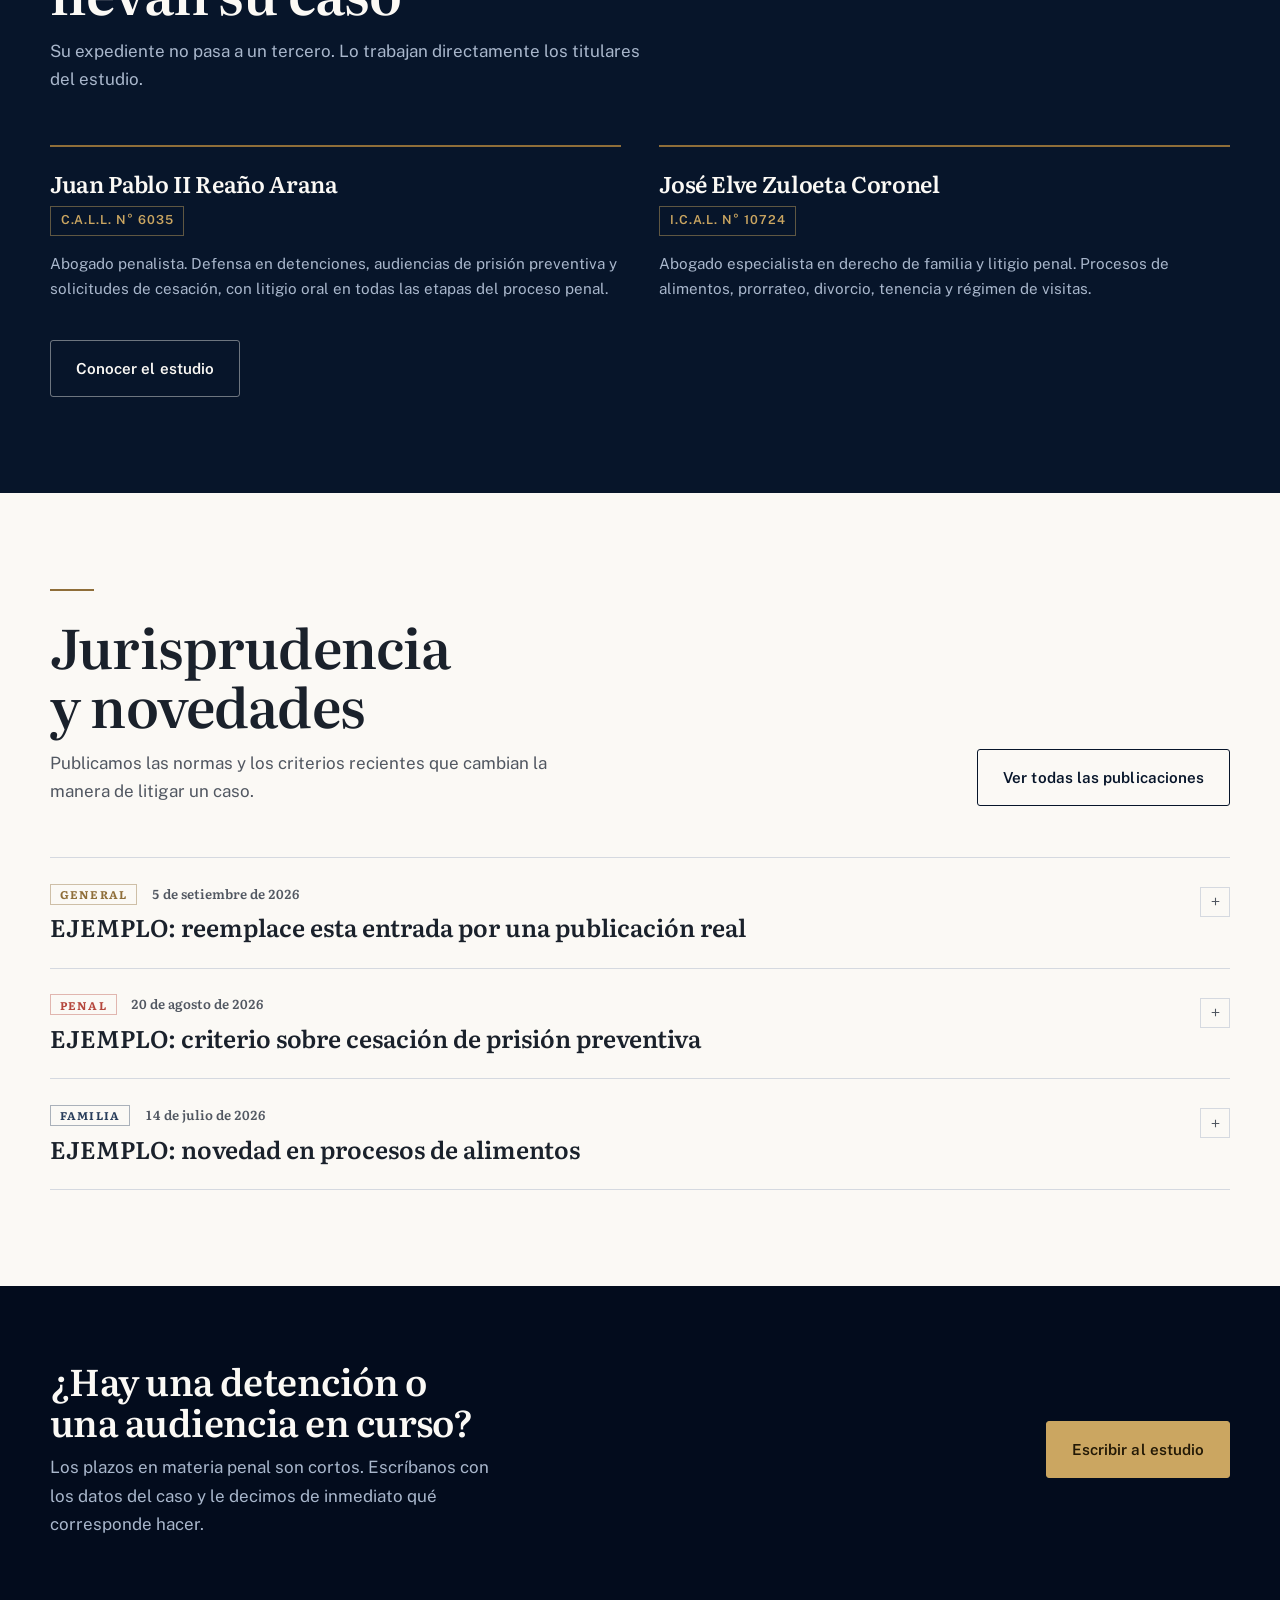
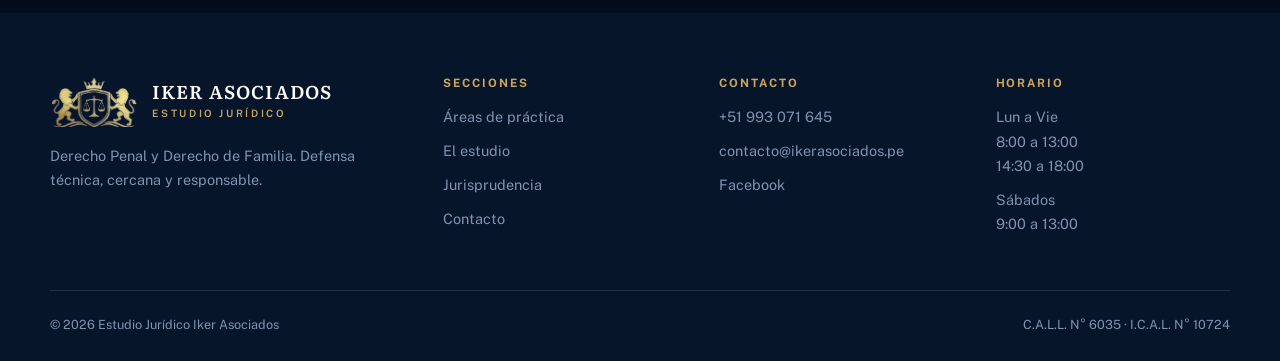
==== commit 634ac0e7: "Usa el logo real del estudio con fondo transparente Reemplaza la recreacion vectorial por el archivo" ====
--- a/public/index.html
+++ b/public/index.html
@@ -9,7 +9,7 @@
 <meta property="og:type" content="website">
 <meta property="og:title" content="Iker Asociados | Estudio Jurídico">
 <meta property="og:description" content="Derecho Penal y Derecho de Familia. Defensa técnica, honorarios por escrito, respuesta el mismo día.">
-<meta property="og:image" content="assets/img/escudo.svg">
+<meta property="og:image" content="assets/img/logo.png">
 <meta property="og:locale" content="es_PE">
 <link rel="icon" type="image/svg+xml" href="assets/img/favicon.svg">
 <link rel="apple-touch-icon" href="assets/img/favicon.svg">
@@ -35,7 +35,7 @@
 <header class="tope">
   <div class="env">
     <a class="marca" href="index.html">
-      <img src="assets/img/marca.svg" alt="" width="56" height="56">
+      <img src="assets/img/logo-marca.png" alt="" width="81" height="46">
       <span class="marca-txt"><b>IKER ASOCIADOS</b><span>Estudio Jurídico</span></span>
     </a>
     <nav class="nav" id="nav" data-abierto="false">
@@ -77,7 +77,7 @@
         </div>
       </div>
       <div class="portada__escudo">
-        <img src="assets/img/escudo.svg" alt="Escudo del Estudio Jurídico Iker Asociados" width="340" height="327">
+        <img src="assets/img/logo.png" alt="Escudo del Estudio Jurídico Iker Asociados" width="800" height="596">
       </div>
     </div>
   </div>
@@ -211,7 +211,7 @@
     <div class="pie__rejilla">
       <div>
         <div class="pie__marca">
-          <img src="assets/img/marca.svg" alt="" width="62" height="62">
+          <img src="assets/img/logo-marca.png" alt="" width="88" height="50">
           <span class="marca-txt"><b>IKER ASOCIADOS</b><span>Estudio Jurídico</span></span>
         </div>
         <p style="max-width:34ch">Derecho Penal y Derecho de Familia. Defensa técnica, cercana y responsable.</p>
--- a/public/assets/css/site.css
+++ b/public/assets/css/site.css
@@ -125,7 +125,7 @@
 }
 .tope .env{display:flex;align-items:center;justify-content:space-between;gap:1.25rem;padding:.85rem 0}
 .marca{display:flex;align-items:center;gap:.85rem;flex:none}
-.marca img{width:56px;height:56px}
+.marca img{height:46px;width:auto}
 .marca-txt b{
   display:block;font-family:Literata,serif;font-size:1.16rem;font-weight:600;
   color:var(--papel);letter-spacing:.055em;line-height:1.1;
@@ -162,7 +162,7 @@
 .portada__velo{
   position:absolute;inset:0;
   background:
-    linear-gradient(96deg, oklch(0.155 0.040 258 / .96) 0%, oklch(0.155 0.040 258 / .90) 42%, oklch(0.175 0.045 258 / .58) 72%, oklch(0.175 0.045 258 / .42) 100%);
+    linear-gradient(96deg, oklch(0.155 0.040 258 / .96) 0%, oklch(0.155 0.040 258 / .90) 42%, oklch(0.170 0.044 258 / .78) 70%, oklch(0.165 0.042 258 / .70) 100%);
 }
 .portada .env{position:relative;z-index:2;padding:clamp(4.2rem,9vw,7.4rem) 0 clamp(3.6rem,7vw,6rem)}
 .portada__rejilla{display:grid;grid-template-columns:minmax(0,1.05fr) minmax(0,.72fr);gap:clamp(2.5rem,5vw,4.5rem);align-items:center}
@@ -179,7 +179,7 @@
 .credenciales div b{display:block;font-family:Literata,serif;font-weight:500;font-size:1.02rem;color:var(--papel);margin-top:.25rem}
 
 .portada__escudo{display:grid;place-items:center}
-.portada__escudo img{width:min(100%,340px);filter:drop-shadow(0 18px 44px oklch(0 0 0 / .55))}
+.portada__escudo img{width:min(100%,395px);height:auto;filter:drop-shadow(0 18px 44px oklch(0 0 0 / .55))}
 
 /* ---------- secciones ---------- */
 .seccion{padding:clamp(3.8rem,7.5vw,6.6rem) 0}
@@ -368,7 +368,7 @@
 .pie li{margin-bottom:.6rem}
 .pie a:hover{color:var(--papel)}
 .pie__marca{display:flex;align-items:center;gap:.9rem;margin-bottom:1.1rem}
-.pie__marca img{width:62px;height:62px}
+.pie__marca img{height:50px;width:auto}
 .pie__legal{
   border-top:1px solid color-mix(in oklch,var(--papel) 12%,transparent);
   margin-top:2.8rem;padding-top:1.4rem;
@@ -395,7 +395,7 @@
 @media (max-width:1000px){
   .portada__rejilla{grid-template-columns:1fr}
   .portada__escudo{order:-1;justify-items:start}
-  .portada__escudo img{width:min(58%,230px)}
+  .portada__escudo img{width:min(72%,290px)}
   .materia{grid-template-columns:1fr;gap:1.4rem}
 }
 @media (max-width:820px){
@@ -420,7 +420,7 @@
   .credenciales{gap:1.7rem}
 }
 @media (max-width:520px){
-  .marca img{width:46px;height:46px}
+  .marca img{height:38px;width:auto}
   .marca-txt b{font-size:1rem}
   .portada__acciones .btn{width:100%;justify-content:center}
 }
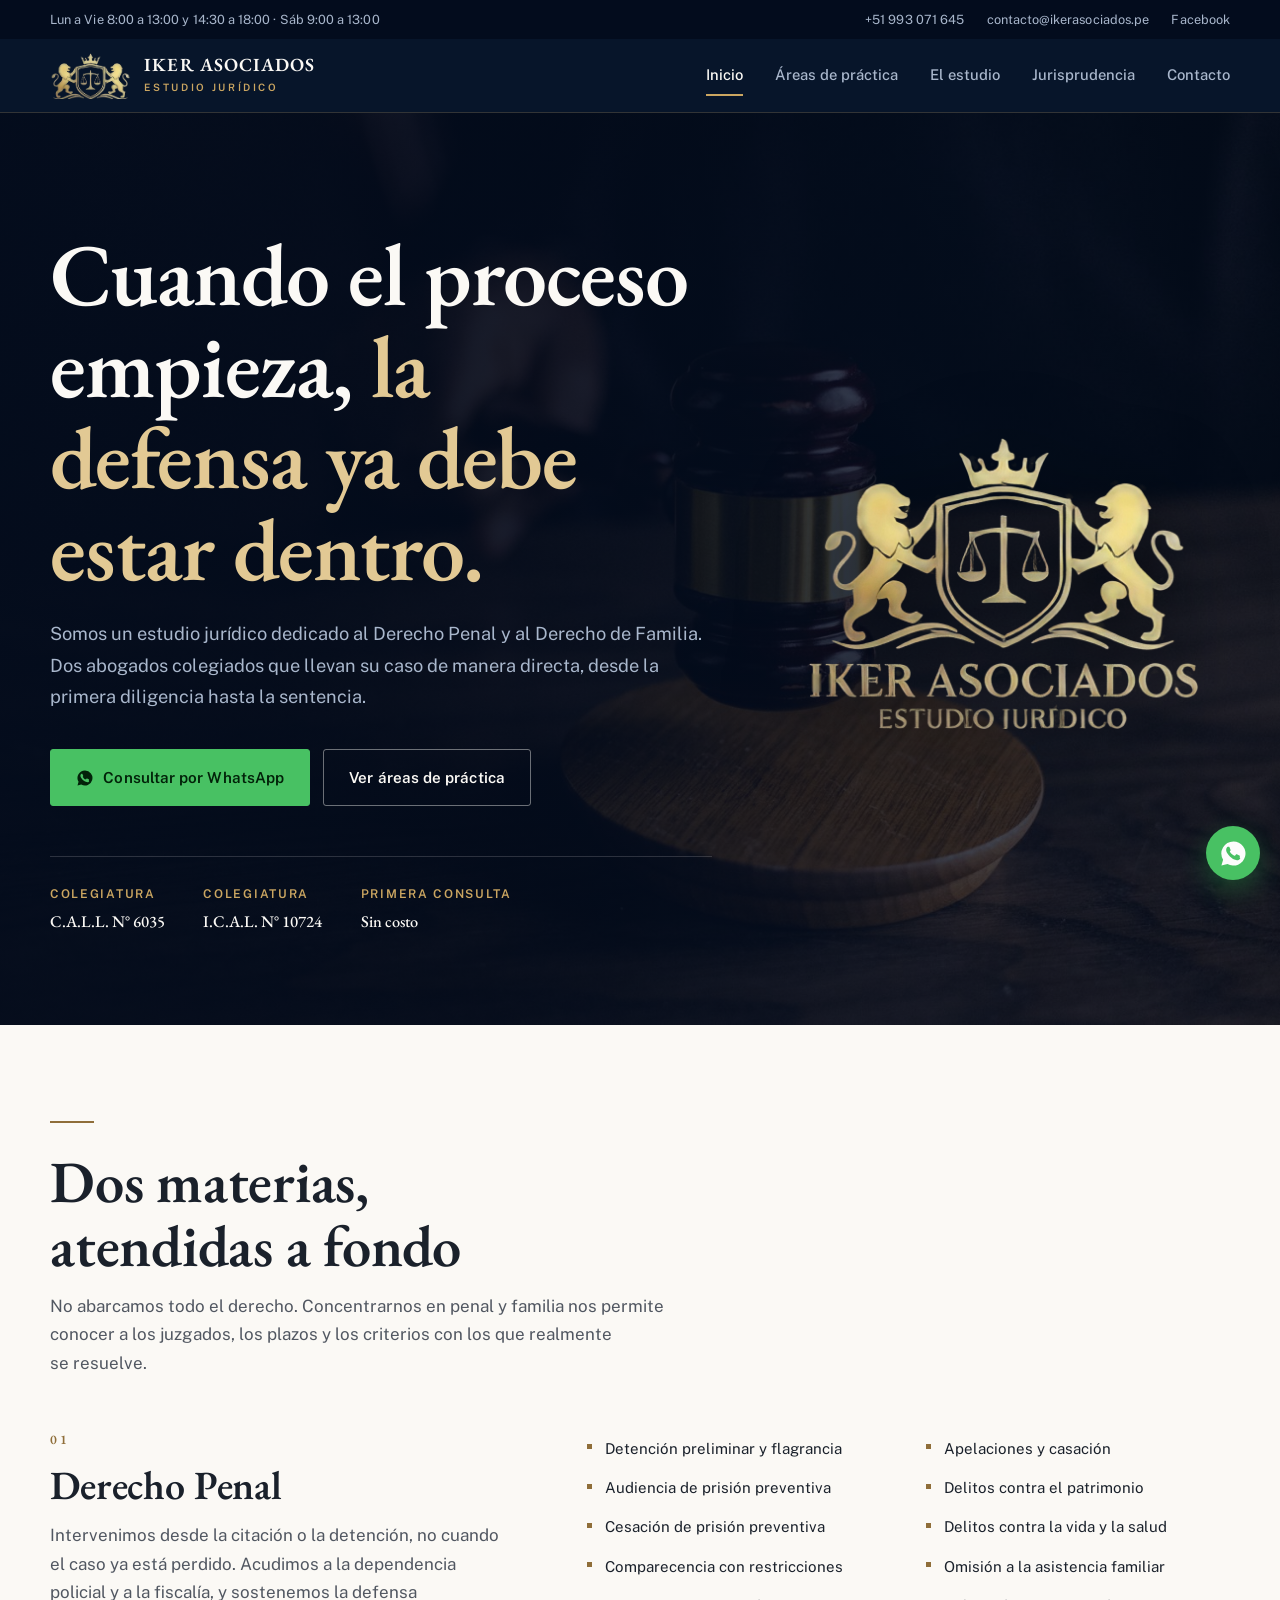
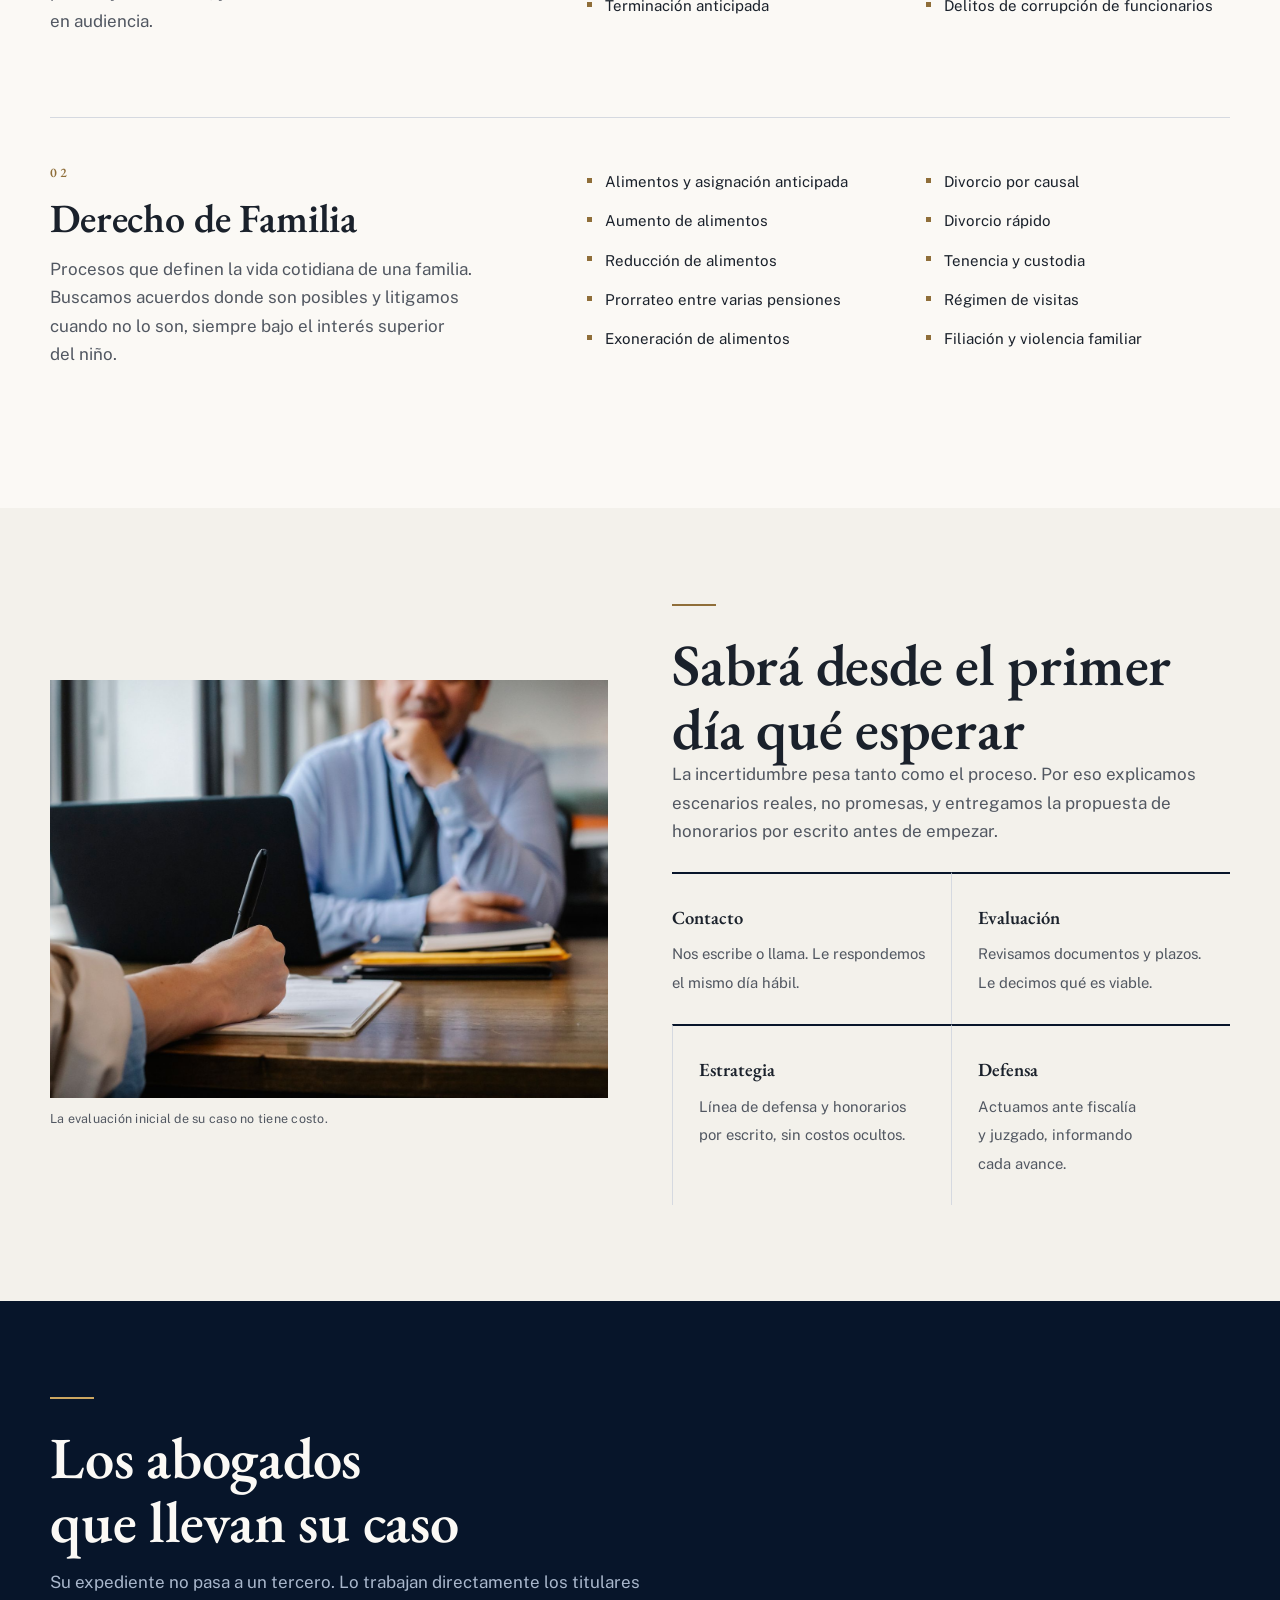
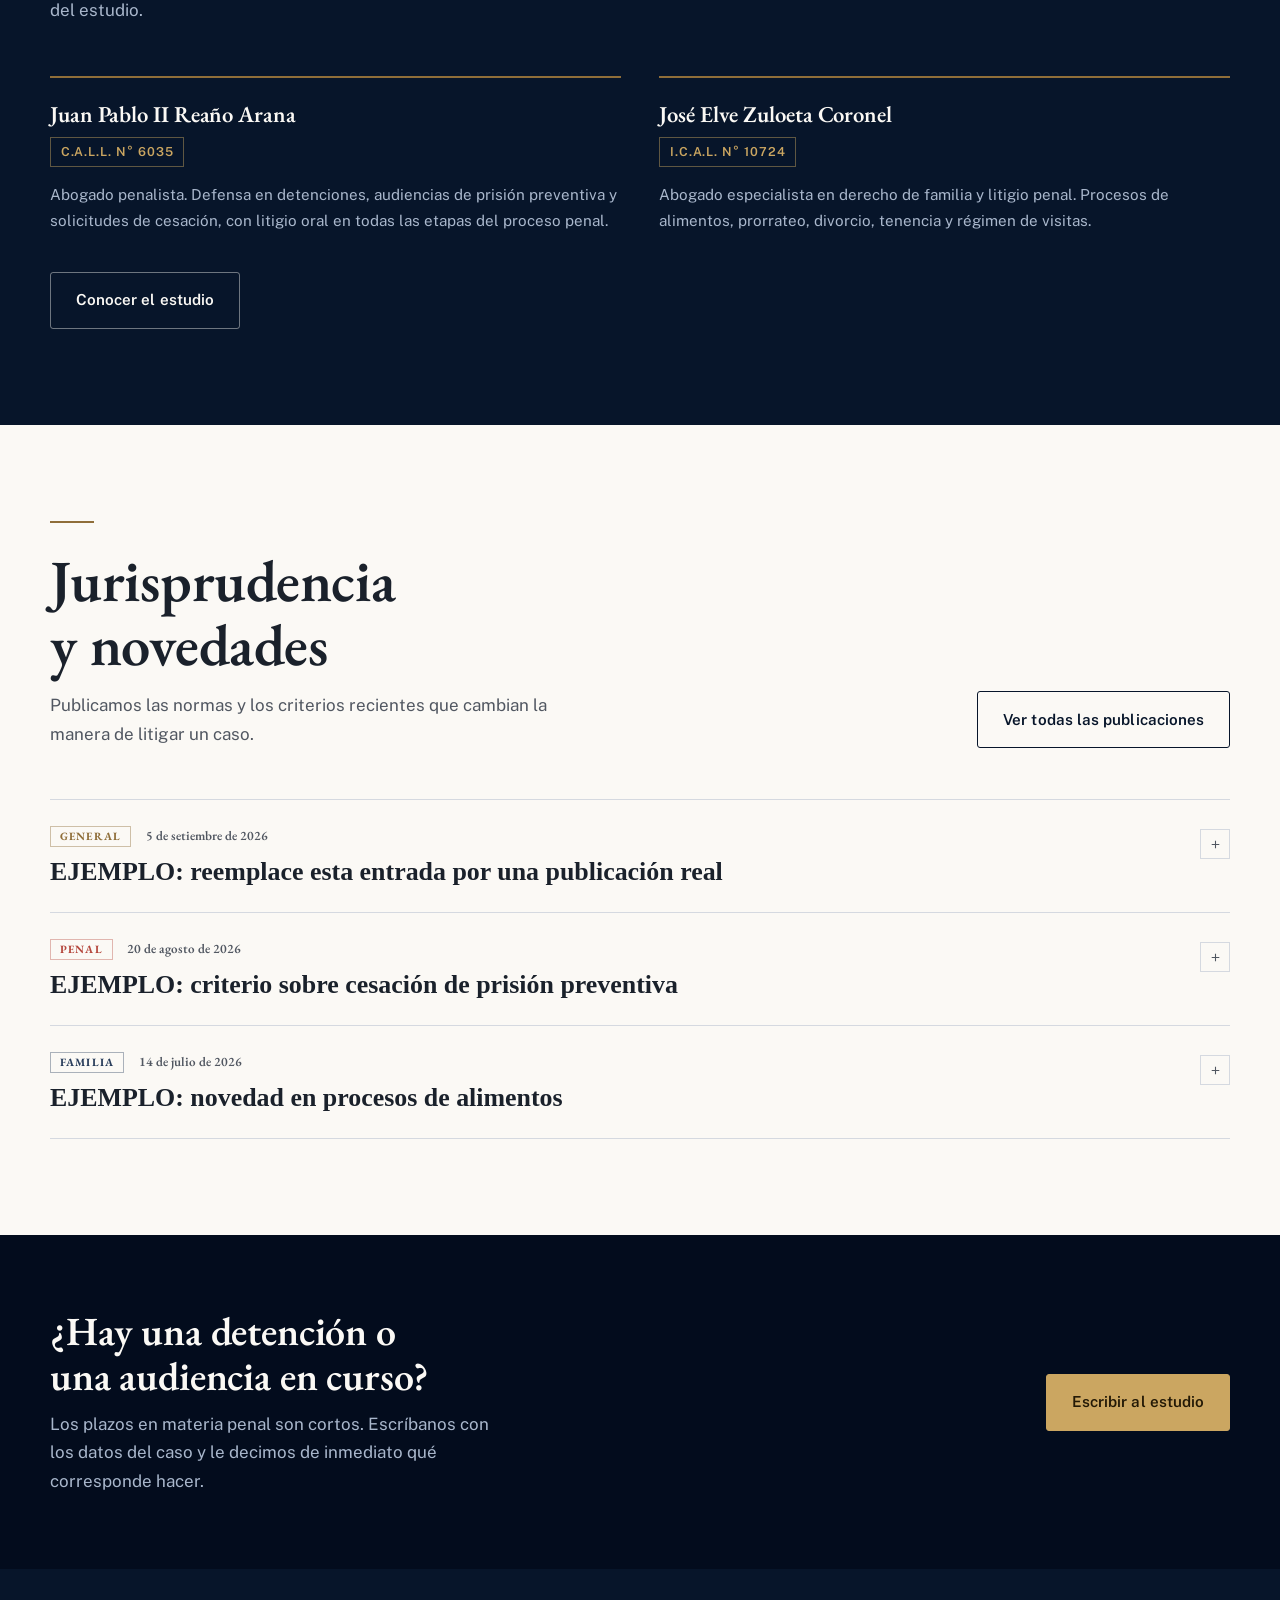
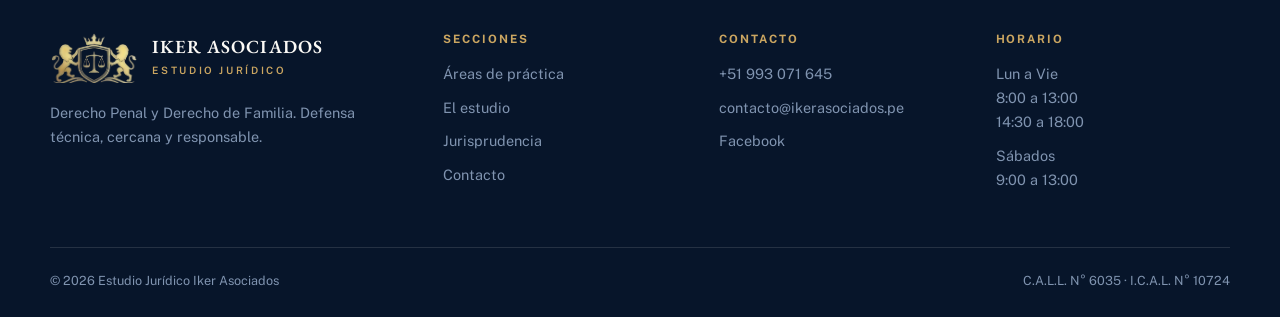
==== commit a5f6946e: "Cambia la tipografia de titulos a EB Garamond Literata resultaba demasiado libresca para un estudio " ====
--- a/public/index.html
+++ b/public/index.html
@@ -16,7 +16,7 @@
 <link rel="preconnect" href="https://fonts.googleapis.com">
 <link rel="preconnect" href="https://fonts.gstatic.com" crossorigin>
 <link rel="preload" as="image" href="assets/img/hero-martillo.jpg">
-<link href="https://fonts.googleapis.com/css2?family=Literata:opsz,wght@7..72,500;7..72,600;7..72,700&family=Public+Sans:wght@400;500;600;700&display=swap" rel="stylesheet">
+<link href="https://fonts.googleapis.com/css2?family=EB+Garamond:wght@500;600;700&family=Public+Sans:wght@400;500;600;700&display=swap" rel="stylesheet">
 <link rel="stylesheet" href="assets/css/site.css">
 </head>
 <body>
--- a/public/assets/css/site.css
+++ b/public/assets/css/site.css
@@ -1,7 +1,7 @@
 /* =========================================================
    Iker Asociados — sistema de diseño
    Azul noche + latón envejecido + papel cálido
-   Tipografías: Literata (títulos) / Public Sans (texto)
+   Tipografías: EB Garamond (títulos) / Public Sans (texto)
    ========================================================= */
 
 *,*::before,*::after{box-sizing:border-box}
@@ -60,10 +60,10 @@
 :focus-visible{outline:2.5px solid var(--laton);outline-offset:3px;border-radius:2px}
 
 h1,h2,h3,h4{
-  font-family:Literata,Georgia,"Times New Roman",serif;
+  font-family:"EB Garamond",Georgia,"Times New Roman",serif;
   font-weight:600;
   line-height:1.12;
-  letter-spacing:-0.015em;
+  letter-spacing:-0.004em;
   margin:0;
   text-wrap:balance;
 }
@@ -74,10 +74,10 @@
 .env-angosto{width:min(100% - 2.75rem,860px);margin-inline:auto}
 
 /* escala tipográfica, razón 1.32 */
-.t-hero{font-size:clamp(2.65rem,1.5rem + 5.1vw,5.1rem);line-height:1.02;letter-spacing:-0.028em}
-.t-1{font-size:clamp(2.05rem,1.35rem + 2.9vw,3.4rem);line-height:1.08}
-.t-2{font-size:clamp(1.55rem,1.2rem + 1.5vw,2.3rem)}
-.t-3{font-size:clamp(1.22rem,1.1rem + 0.55vw,1.5rem)}
+.t-hero{font-size:clamp(2.9rem,1.6rem + 5.5vw,5.5rem);line-height:1.04;letter-spacing:-0.012em}
+.t-1{font-size:clamp(2.2rem,1.45rem + 3.1vw,3.65rem);line-height:1.1}
+.t-2{font-size:clamp(1.68rem,1.28rem + 1.6vw,2.5rem)}
+.t-3{font-size:clamp(1.32rem,1.16rem + 0.6vw,1.62rem)}
 
 .plomo{color:var(--tinta-2);max-width:var(--texto)}
 .plomo-claro{color:var(--noche-300);max-width:var(--texto)}
@@ -127,7 +127,7 @@
 .marca{display:flex;align-items:center;gap:.85rem;flex:none}
 .marca img{height:46px;width:auto}
 .marca-txt b{
-  display:block;font-family:Literata,serif;font-size:1.16rem;font-weight:600;
+  display:block;font-family:"EB Garamond",Georgia,serif;font-size:1.16rem;font-weight:600;
   color:var(--papel);letter-spacing:.055em;line-height:1.1;
 }
 .marca-txt span{
@@ -176,7 +176,7 @@
   border-top:1px solid color-mix(in oklch,var(--papel) 16%,transparent);
 }
 .credenciales div span{display:block;font-size:.755rem;letter-spacing:.14em;text-transform:uppercase;color:var(--laton);font-weight:600}
-.credenciales div b{display:block;font-family:Literata,serif;font-weight:500;font-size:1.02rem;color:var(--papel);margin-top:.25rem}
+.credenciales div b{display:block;font-family:"EB Garamond",Georgia,serif;font-weight:500;font-size:1.02rem;color:var(--papel);margin-top:.25rem}
 
 .portada__escudo{display:grid;place-items:center}
 .portada__escudo img{width:min(100%,395px);height:auto;filter:drop-shadow(0 18px 44px oklch(0 0 0 / .55))}
@@ -200,7 +200,7 @@
 }
 .materia:first-child{border-top:0;padding-top:0}
 .materia__num{
-  font-family:Literata,serif;font-size:.83rem;font-weight:600;letter-spacing:.2em;
+  font-family:"EB Garamond",Georgia,serif;font-size:.83rem;font-weight:600;letter-spacing:.2em;
   color:var(--laton-bajo);display:block;margin-bottom:.75rem;
 }
 .materia h3{margin-bottom:.85rem}
@@ -222,7 +222,7 @@
 .pasos{list-style:none;padding:0;margin:0;display:grid;grid-template-columns:repeat(auto-fit,minmax(215px,1fr));gap:0}
 .pasos li{padding:1.75rem 1.6rem 1.75rem 0;border-top:2px solid var(--noche-900)}
 .pasos li + li{padding-left:1.6rem;border-left:1px solid var(--linea)}
-.pasos b{display:block;font-family:Literata,serif;font-size:1.16rem;font-weight:600;margin-bottom:.4rem}
+.pasos b{display:block;font-family:"EB Garamond",Georgia,serif;font-size:1.16rem;font-weight:600;margin-bottom:.4rem}
 .pasos span{font-size:.925rem;color:var(--tinta-2)}
 
 /* ---------- equipo ---------- */
